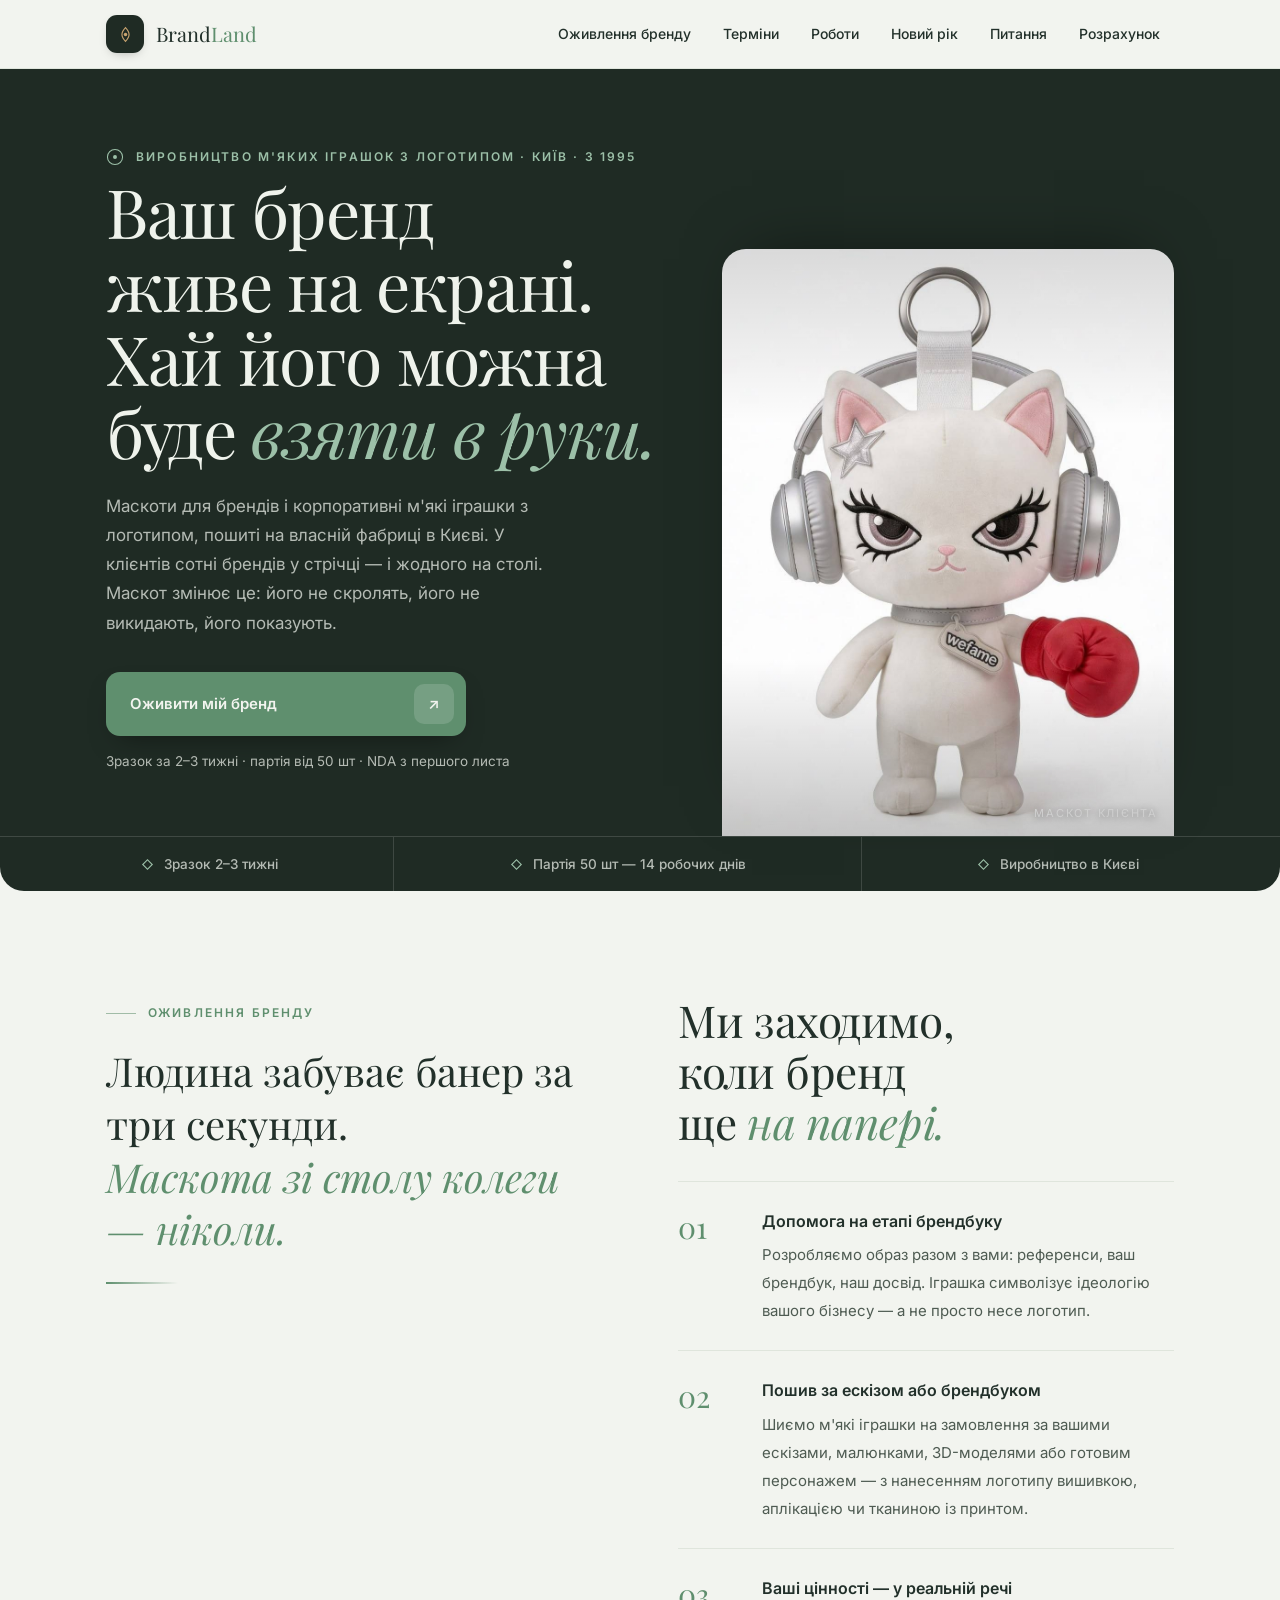
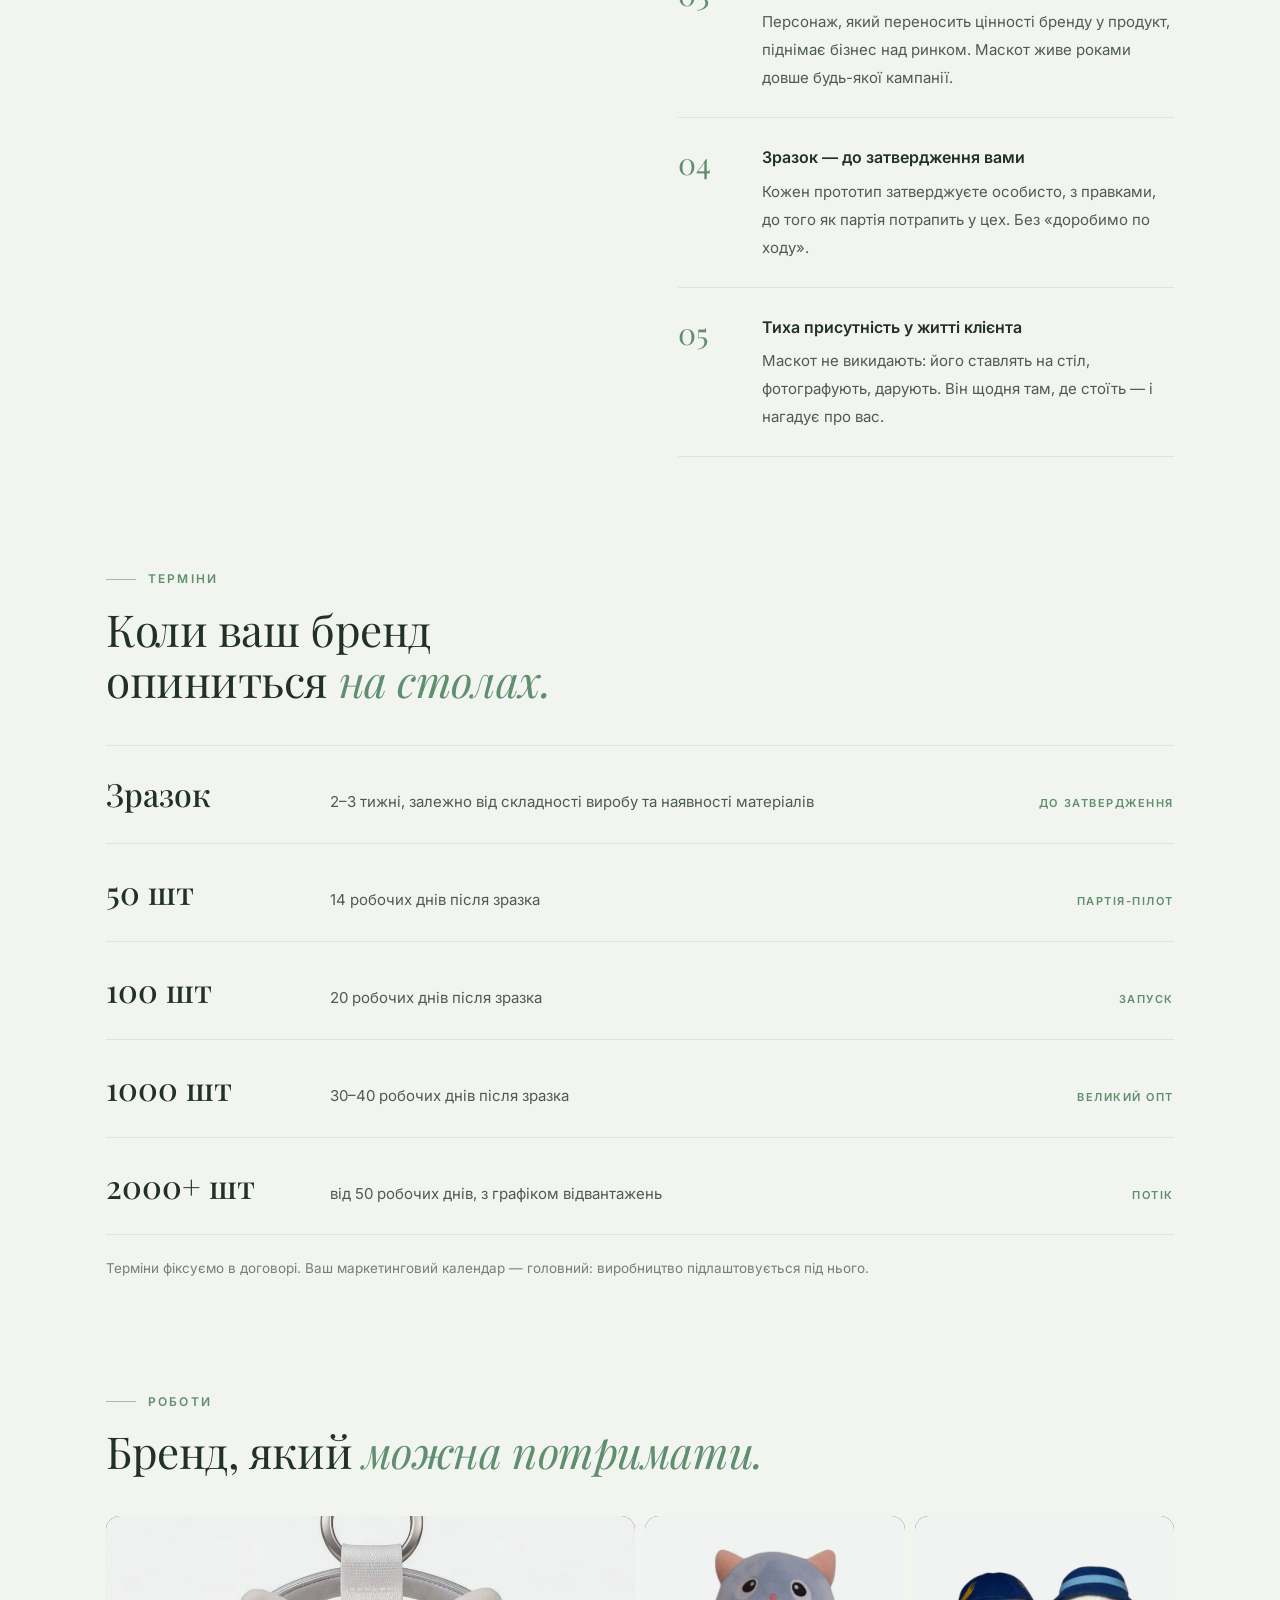
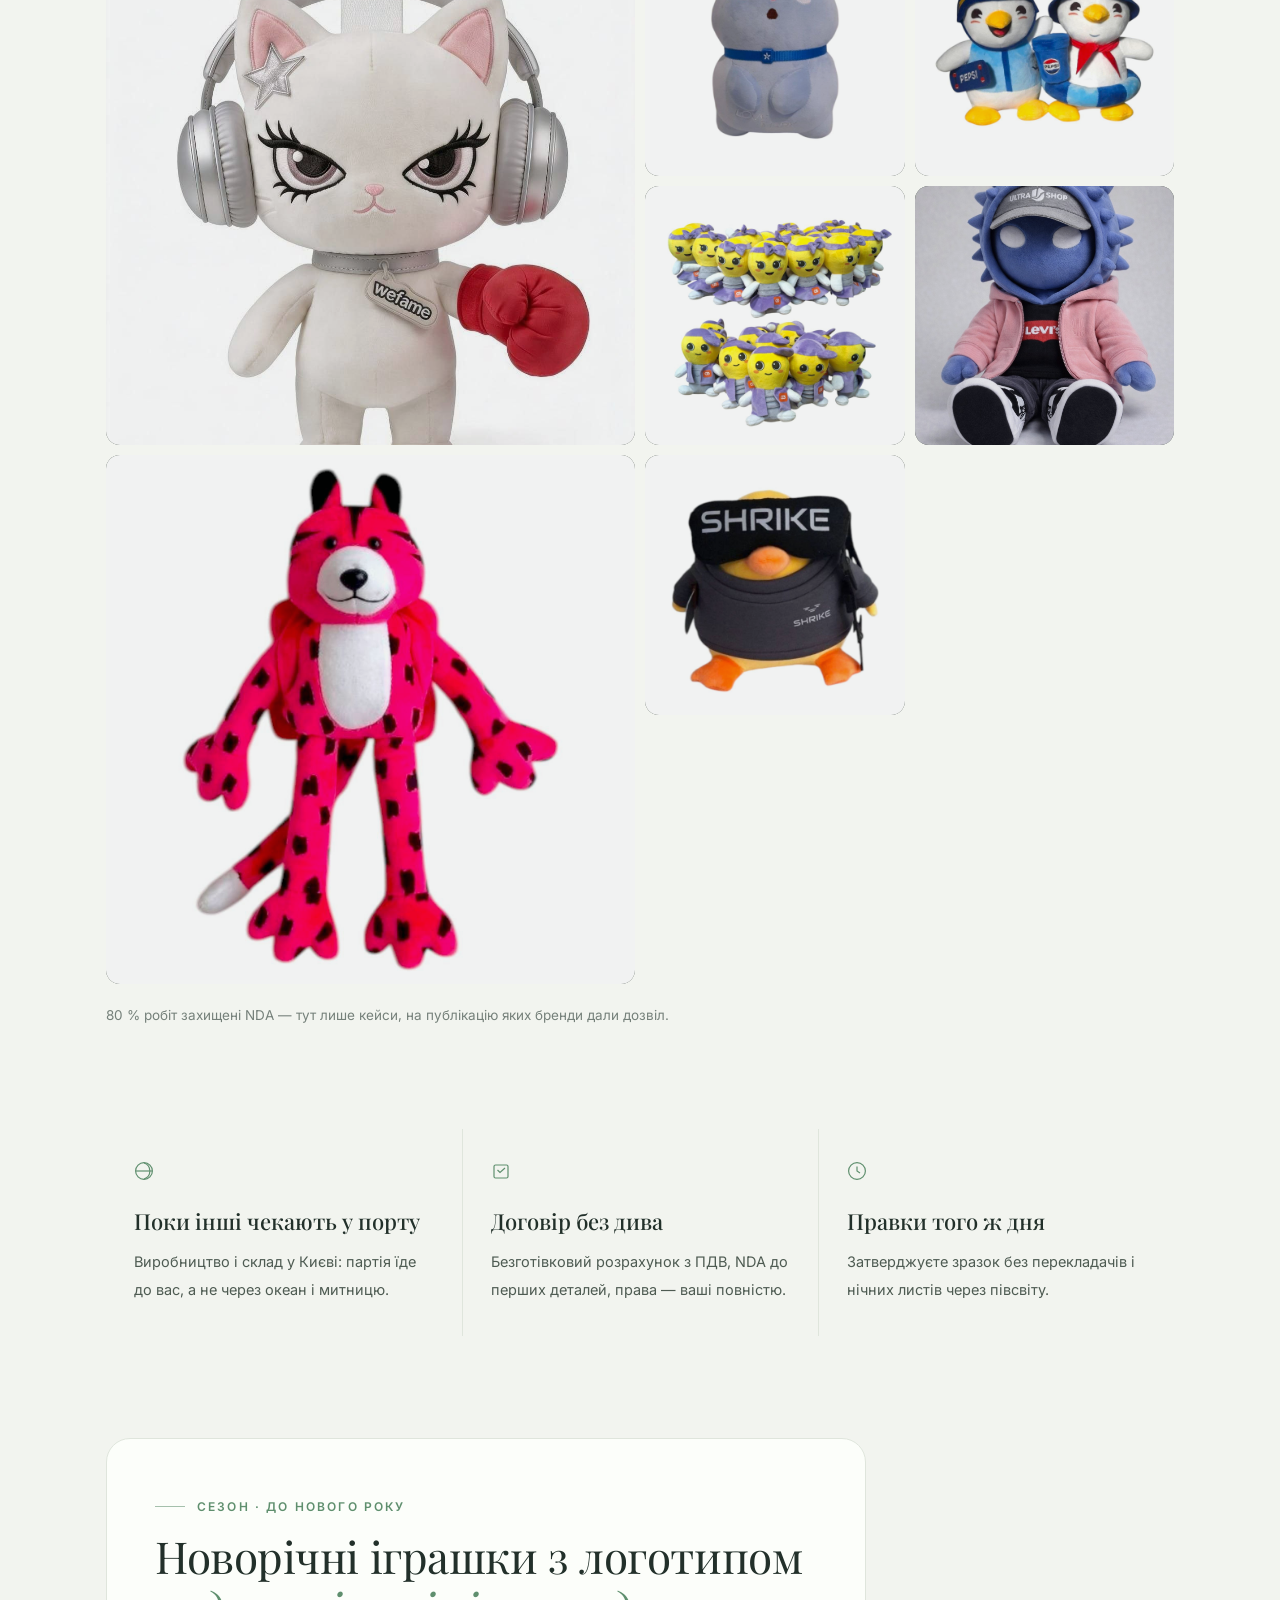
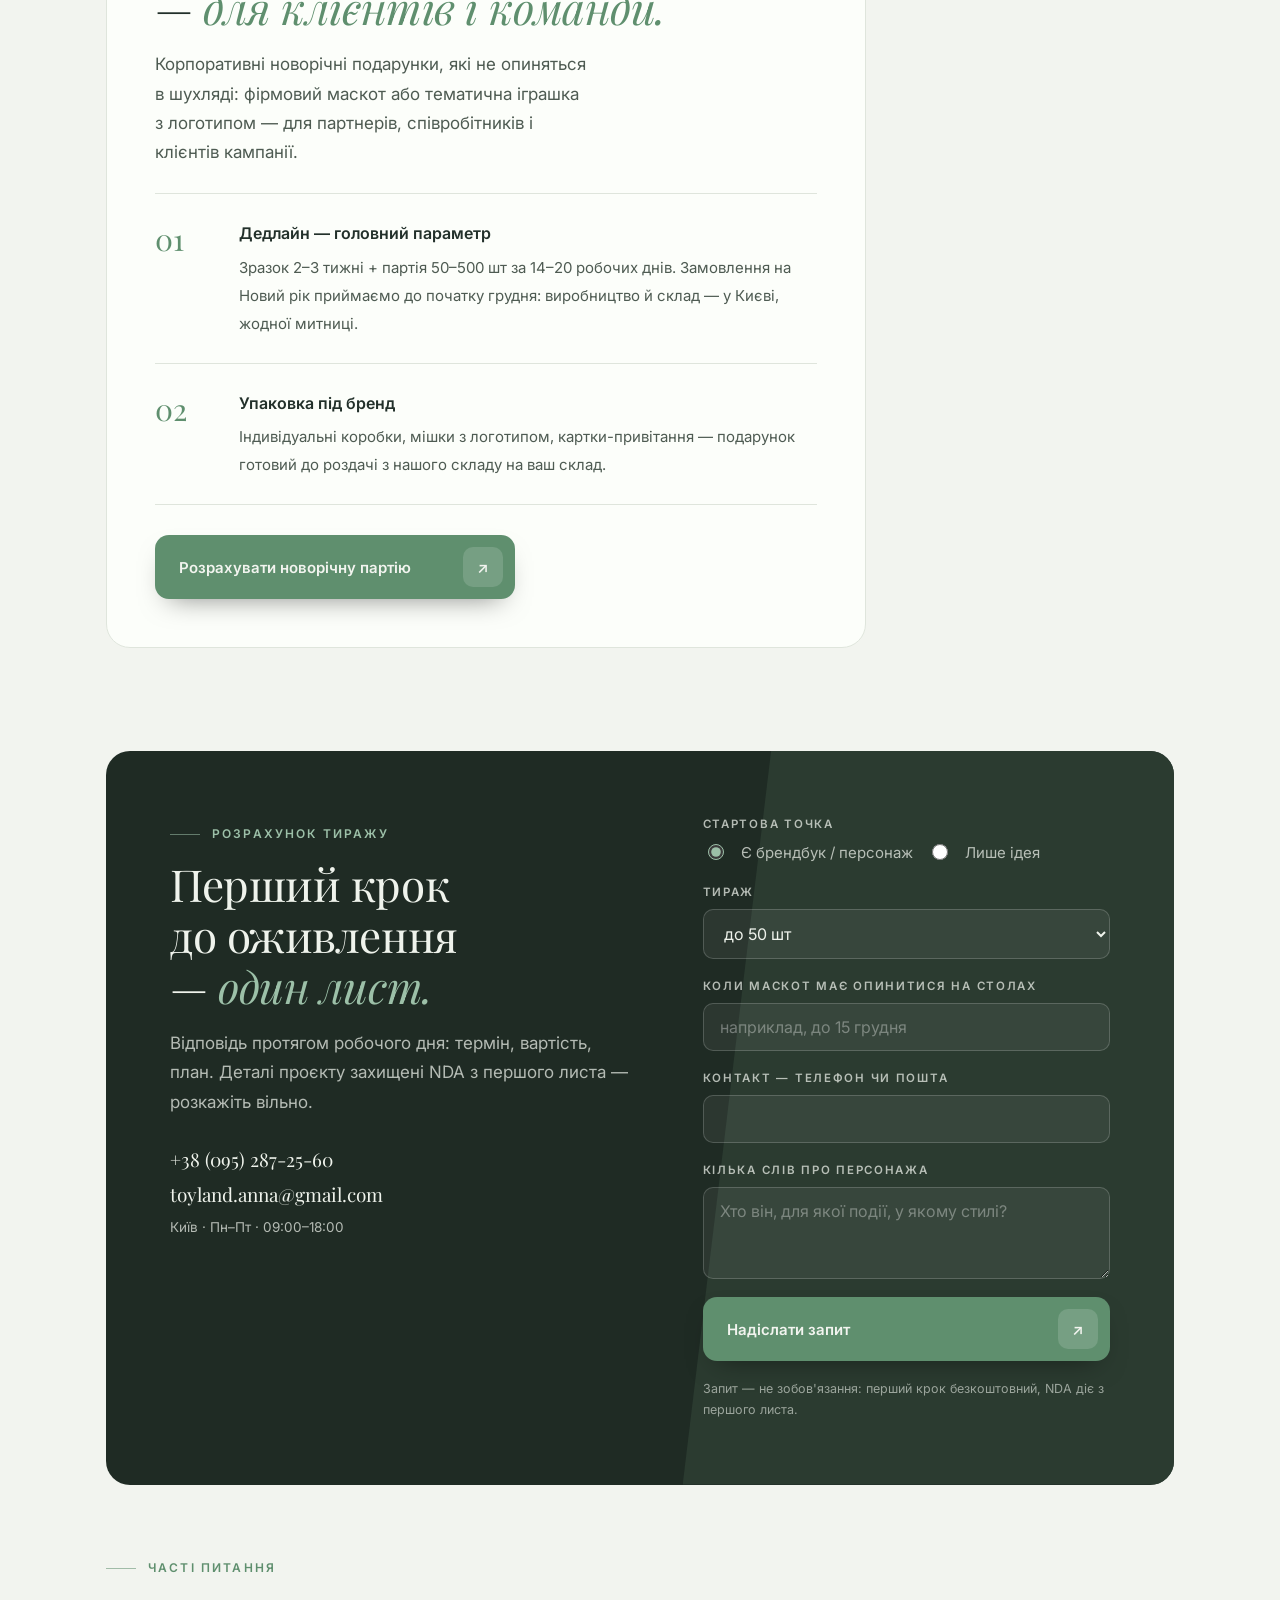
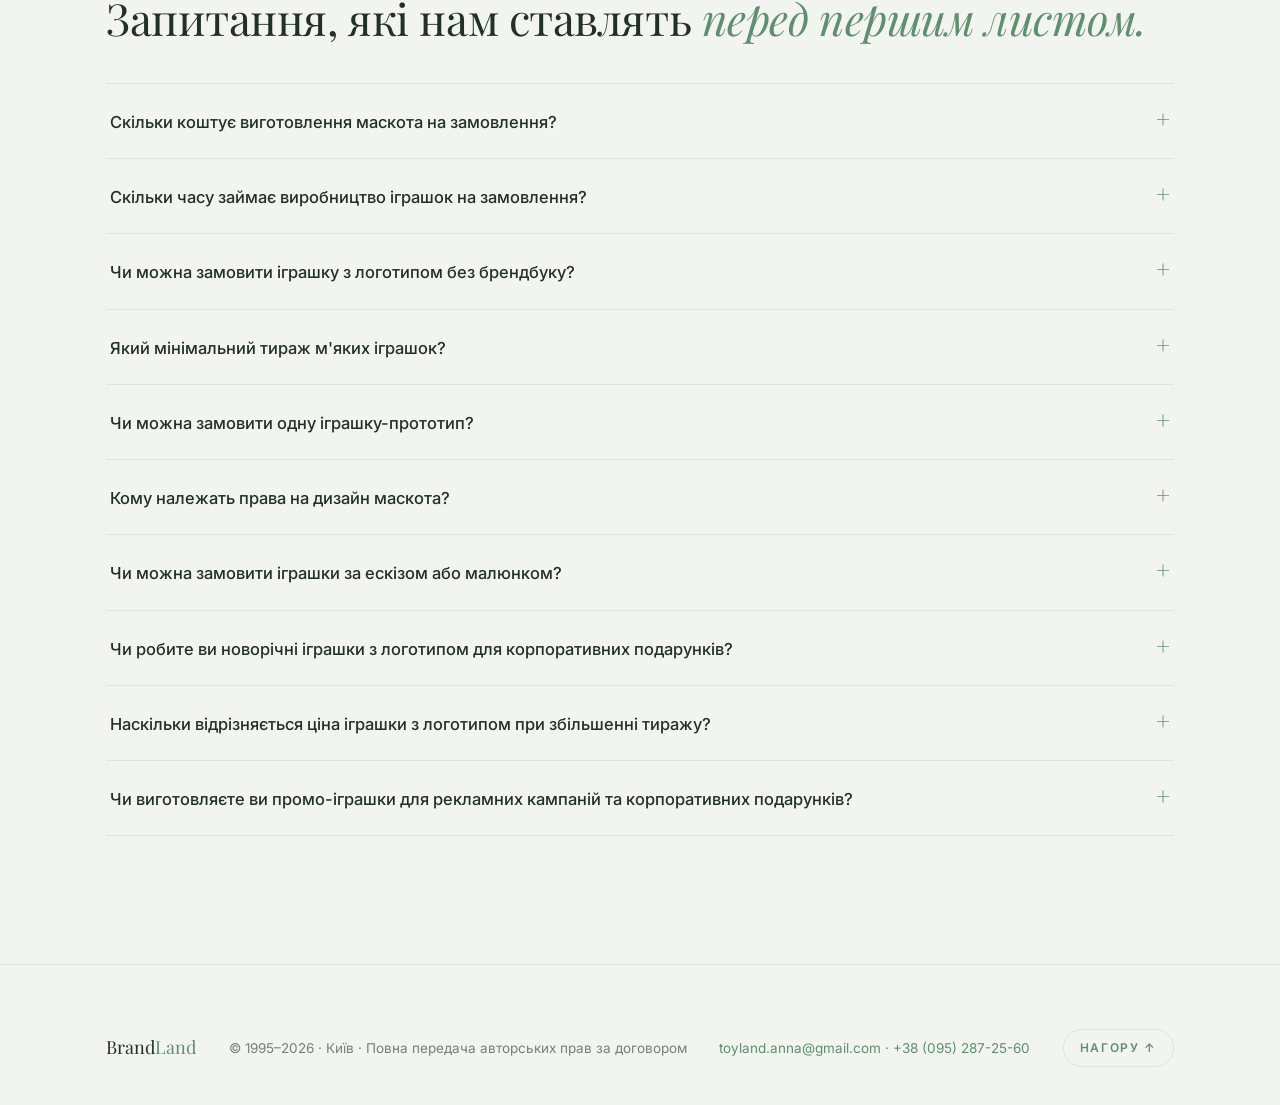
==== index.html @ 5b115bc2 "SEO: keyword coverage per research — 'іграшки з логотипом' in title/eyebrow/lead, seasonal New Year " ====
<!DOCTYPE html>
<html lang="uk" data-theme="forest">
<head>
<meta charset="UTF-8">
<meta name="viewport" content="width=device-width, initial-scale=1.0">
<title>М'які іграшки з логотипом на замовлення · Виробництво маскотів для брендів — BrandLand, Київ</title>
<meta name="description" content="Виробництво м'яких іграшок з логотипом на замовлення в Україні від 50 шт: маскоти для брендів, корпоративні подарунки, новорічні іграшки з логотипом. Фабрика в Києві з 1995: зразок за 2–3 тижні, партія 50 шт за 14 днів. Пошив за ескізом або брендбуком, NDA, ПДВ.">
<meta name="keywords" content="виробництво м'яких іграшок на замовлення, іграшки з логотипом на замовлення, корпоративний маскот, плюшевий маскот, талісман компанії, іграшка з логотипом оптом, м'які іграшки з брендуванням, виробництво іграшок Україна, іграшки на замовлення Київ, промо іграшки, маскот бренду, корпоративні подарунки іграшки, плюшеві іграшки з логотипом, шити іграшки на замовлення, маскот для компанії">
<meta name="robots" content="index, follow, max-image-preview:large">
<meta name="author" content="BrandLand">
<meta name="geo.region" content="UA-30">
<meta name="geo.placename" content="Київ">
<link rel="canonical" href="https://brandland.com.ua/">
<meta property="og:type" content="website">
<meta property="og:site_name" content="BrandLand">
<meta property="og:locale" content="uk_UA">
<meta property="og:url" content="https://brandland.com.ua/">
<meta property="og:title" content="Маскот для вашого бренду — виробництво м'яких іграшок на замовлення, Київ">
<meta property="og:description" content="Ваш бренд можна взяти в руки. Зразок за 2–3 тижні, партія від 50 шт за 14 робочих днів. Виробництво в Києві з 1995 року.">
<meta property="og:image" content="https://brandland.com.ua/images/wefamecat.jpg">
<meta name="twitter:card" content="summary_large_image">
<meta name="twitter:title" content="BrandLand — маскоти та м'які іграшки на замовлення">
<meta name="twitter:description" content="Виробництво в Києві з 1995: зразок 2–3 тижні, партія 50 шт — 14 днів.">
<meta name="twitter:image" content="https://brandland.com.ua/images/wefamecat.jpg">
<meta name="theme-color" content="#1F2B24">
<link rel="preconnect" href="https://fonts.googleapis.com">
<link rel="preconnect" href="https://fonts.gstatic.com" crossorigin>
<link href="https://fonts.googleapis.com/css2?family=Playfair+Display:ital,wght@0,400;0,500;0,600;1,400;1,500&family=Inter:wght@400;500;600&display=swap" rel="stylesheet">
<style>
/* ═══════════ ПАЛІТРА: Ліс (forest) — основна ═══════════ */
:root{
  --serif:'Playfair Display',Georgia,'Times New Roman',serif;
  --sans:'Inter',system-ui,-apple-system,'Segoe UI',sans-serif;
  --maxw:1180px;
  --gutter:clamp(18px,4.5vw,56px);
  --r-lg:24px;
  --r-md:14px;
  --ease:cubic-bezier(.2,.7,.2,1);
}
/* 2. FOREST */
html[data-theme="forest"]{
  --page:#F2F4EF;
  --panel:#1F2B24;
  --panel-2:#2B3B30;
  --on-panel:#EFF3EC;
  --on-panel-dim:rgba(239,243,236,.72);
  --ink:#22302A;
  --body:#4E5B52;
  --muted:#75807A;
  --accent:#5F8F6E;
  --accent-ink:#F2F4EF;
  --gold:#9CC0A8;
  --card:#FCFEFA;
  --hairline:#DFE5DC;
  --tint:rgba(95,143,110,.1);
}

*{box-sizing:border-box}
html{scroll-behavior:smooth;-webkit-text-size-adjust:100%}
body{margin:0;background:var(--page);color:var(--body);font-family:var(--sans);font-size:17px;line-height:1.65;-webkit-font-smoothing:antialiased;overflow-x:hidden;transition:background .45s ease,color .45s ease}
img{max-width:100%;height:auto;display:block}
a{color:inherit}
figure{margin:0}
h1,h2,h3{font-family:var(--serif);font-weight:400;color:var(--ink);margin:0;text-wrap:balance;transition:color .45s ease}
p{margin:0;text-wrap:pretty}
::selection{background:var(--accent);color:var(--accent-ink)}
:focus-visible{outline:2px solid var(--accent);outline-offset:3px;border-radius:4px}
.wrap{max-width:var(--maxw);margin:0 auto;padding:0 var(--gutter)}
.eyebrow{display:inline-flex;align-items:center;gap:12px;font-family:var(--sans);font-size:12px;font-weight:600;text-transform:uppercase;letter-spacing:.18em;color:var(--accent);margin:0;transition:color .45s ease}
.eyebrow::before{content:"";width:30px;height:1px;background:currentColor;opacity:.55}
.h1{font-size:clamp(42px,5.6vw,68px);line-height:1.08;letter-spacing:-.02em}
.h2{font-size:clamp(30px,3.8vw,44px);line-height:1.16;letter-spacing:-.01em}
em.acc{font-style:italic;color:var(--accent);transition:color .45s ease}
.lead{font-size:17px;line-height:1.72;max-width:46ch}
.micro{font-size:13.5px;color:var(--muted);margin:0}
.skip{position:absolute;left:-9999px;top:0;z-index:300;background:var(--card);border-radius:8px;padding:14px 24px;font-size:16px;color:var(--ink);text-decoration:none}
.skip:focus{left:16px;top:16px}

/* ══ ХЕДЕР: тонка лінія, без blur ══ */
.hdr{position:sticky;top:0;z-index:100;background:var(--page);border-bottom:1px solid var(--hairline);transition:background .45s ease,border-color .45s ease}
.hdr__in{display:flex;align-items:center;justify-content:space-between;gap:24px;min-height:68px}
.brand{display:flex;align-items:center;gap:12px;text-decoration:none}
.brand__mark{width:38px;height:38px;border-radius:11px;display:grid;place-items:center;background:var(--panel);box-shadow:0 4px 12px -6px rgba(0,0,0,.4);transition:background .45s ease}
.brand__mark svg{width:19px;height:19px}
.brand__name{font-family:var(--serif);font-size:20px;color:var(--ink);line-height:1.1;white-space:nowrap;transition:color .45s ease}
.brand__name i{font-style:normal;color:var(--accent)}
.nav{display:flex;align-items:center;gap:4px}
.nav a{font-size:14px;font-weight:500;color:var(--ink);text-decoration:none;padding:8px 14px;border-radius:8px;transition:background .2s ease,color .2s ease}
.nav a:hover{background:var(--tint);color:var(--accent)}
.burger{display:none;background:var(--card);border:1px solid var(--hairline);border-radius:10px;width:44px;height:44px;padding:0;cursor:pointer;place-items:center}
.burger span{display:block;width:19px;height:1.5px;background:var(--ink);margin:4px auto;transition:transform .25s ease,opacity .2s ease}
.burger[aria-expanded="true"] span:nth-child(1){transform:translateY(5.5px) rotate(45deg)}
.burger[aria-expanded="true"] span:nth-child(2){opacity:0}
.burger[aria-expanded="true"] span:nth-child(3){transform:translateY(-5.5px) rotate(-45deg)}

/* ══ КНОПКИ: прямокутні, без пігулок ══ */
.btn{display:inline-flex;align-items:center;justify-content:space-between;gap:24px;background:var(--accent);color:var(--accent-ink);border:none;border-radius:var(--r-md);font-family:var(--sans);font-size:15px;font-weight:600;line-height:1.3;padding:12px 12px 12px 24px;min-height:56px;text-decoration:none;cursor:pointer;width:100%;max-width:360px;box-shadow:0 12px 28px -14px rgba(0,0,0,.5);transition:transform .25s var(--ease),box-shadow .25s ease,background .45s ease}
.btn:hover{transform:translateY(-2px);box-shadow:0 18px 36px -16px rgba(0,0,0,.55)}
.btn:active{transform:translateY(0)}
.btn .arrow{flex:0 0 40px;height:40px;border-radius:10px;display:grid;place-items:center;background:rgba(0,0,0,.08);font-size:15px;transition:transform .3s var(--ease)}
.btn .arrow{background:rgba(255,255,255,.14)}
.btn:hover .arrow{transform:rotate(45deg)}
.btn--ghost{background:transparent;color:var(--on-panel);border:1px solid rgba(255,255,255,.25);box-shadow:none}
.btn--ghost .arrow{background:rgba(255,255,255,.1)}

/* ══ СЕКЦІЇ ══ */
.sec{padding:clamp(64px,8vw,120px) 0;position:relative;scroll-margin-top:72px}

/* ══ HERO: вертикальна арка з фото всередині ══ */
.hero{background:var(--panel);color:var(--on-panel);border-radius:0 0 var(--r-lg) var(--r-lg);padding:clamp(48px,6vw,84px) 0 0;overflow:hidden;transition:background .45s ease}
.hero__grid{display:grid;grid-template-columns:minmax(0,1.1fr) minmax(0,.9fr);gap:clamp(32px,5vw,72px);align-items:end}
.hero__txt{padding-bottom:clamp(40px,5vw,72px)}
.hero h1{color:var(--on-panel)}
.hero h1 .acc{color:var(--gold)}
.hero .eyebrow{color:var(--gold)}
.hero .eyebrow::before{display:none}
.hero .lead{color:var(--on-panel-dim);margin:24px 0 34px;max-width:42ch}
.hero .micro{color:var(--on-panel-dim)}
.hero__arc{position:relative;border-radius:var(--r-lg) var(--r-lg) 0 0;overflow:hidden;aspect-ratio:4/5.2;box-shadow:0 -20px 60px -30px rgba(0,0,0,.5)}
.hero__arc img{width:100%;height:100%;object-fit:cover;object-position:70% 25%}
.hero__arc::after{content:"";position:absolute;inset:0;background:linear-gradient(180deg,rgba(0,0,0,.14) 0%,transparent 30%,transparent 70%,rgba(0,0,0,.22) 100%)}
.hero__cap{position:absolute;bottom:14px;right:16px;font-size:11px;letter-spacing:.16em;text-transform:uppercase;color:#fff;text-shadow:0 1px 8px rgba(0,0,0,.6)}
.trust{display:flex;flex-wrap:wrap;gap:0;list-style:none;border-top:1px solid rgba(255,255,255,.14);margin:0;padding:0 clamp(18px,2vw,32px)}
.trust li{flex:1 1 auto;display:flex;align-items:center;justify-content:center;gap:10px;font-size:13.5px;font-weight:500;color:var(--on-panel-dim);padding:16px 22px;white-space:nowrap;transition:color .45s ease}
.trust li+li{border-left:1px solid rgba(255,255,255,.14)}
.trust svg{width:13px;height:13px;color:var(--gold);flex:0 0 13px}
@media(max-width:900px){.trust li{flex:1 1 100%;border-left:0!important;border-top:1px solid rgba(255,255,255,.14);justify-content:flex-start}.trust li:first-child{border-top:0}}

/* ══ ОЖИВЛЕННЯ: гігантська цитата + список-кроки з індексами ══ */
.alive{display:grid;grid-template-columns:minmax(0,1fr) minmax(0,1fr);gap:clamp(40px,6vw,90px);align-items:start}
.alive__quote{font-family:var(--serif);font-size:clamp(26px,3.4vw,40px);line-height:1.32;color:var(--ink);position:sticky;top:100px;transition:color .45s ease}
.alive__quote .q2{color:var(--accent);font-style:italic}
.alive__quote::after{content:"";display:block;width:72px;height:2px;margin-top:26px;background:linear-gradient(90deg,var(--accent),transparent)}
.steps{list-style:none;margin:0;padding:0;counter-reset:st}
.steps li{counter-increment:st;display:grid;grid-template-columns:64px 1fr;gap:20px;padding:26px 0;border-bottom:1px solid var(--hairline);transition:border-color .45s ease}
.steps li:first-child{border-top:1px solid var(--hairline)}
.steps li::before{content:counter(st,decimal-leading-zero);font-family:var(--serif);font-size:30px;color:var(--accent);line-height:1;padding-top:4px;transition:color .45s ease}
.steps b{display:block;font-size:16px;font-weight:600;color:var(--ink);margin-bottom:6px;transition:color .45s ease}
.steps span{font-size:15px;line-height:1.62;color:var(--body)}

/* ══ ТЕРМІНИ: індексний рядок-таблиця ══ */
.terms{display:flex;flex-direction:column}
.term{display:grid;grid-template-columns:200px 1fr auto;gap:24px;align-items:baseline;padding:22px 0;border-bottom:1px solid var(--hairline);transition:border-color .45s ease}
.term:first-child{border-top:1px solid var(--hairline)}
.term b{font-family:var(--serif);font-size:clamp(24px,2.6vw,32px);font-weight:500;color:var(--ink);transition:color .45s ease}
.term span{font-size:15px;color:var(--body)}
.term .tag{font-size:11px;letter-spacing:.14em;text-transform:uppercase;font-weight:600;color:var(--accent);white-space:nowrap;transition:color .45s ease}
.terms-note{margin-top:22px}

/* ══ РОБОТИ: рядок з краю до краю, іррегулярна сітка ══ */
.works{display:grid;grid-template-columns:repeat(4,1fr);gap:10px}
.works .work:nth-child(1),.works .work:nth-child(6){grid-column:span 2;grid-row:span 2}
.work{position:relative;border-radius:var(--r-md);overflow:hidden;background:var(--panel)}
.work img{aspect-ratio:1;object-fit:cover;width:100%;height:100%;transition:transform .7s var(--ease),opacity .5s;opacity:.94}
.work:hover img{transform:scale(1.06);opacity:1}
.work::after{content:"";position:absolute;inset:0;background:linear-gradient(180deg,transparent 55%,rgba(0,0,0,.5));opacity:0;transition:opacity .4s ease}
.work:hover::after{opacity:1}
.work figcaption{position:absolute;left:14px;bottom:12px;color:#fff;font-size:11px;letter-spacing:.14em;text-transform:uppercase;font-weight:600;opacity:0;transform:translateY(8px);transition:opacity .4s ease,transform .4s var(--ease)}
.work:hover figcaption{opacity:1;transform:none}
@media(max-width:900px){.works{grid-template-columns:repeat(2,1fr)}.works .work:nth-child(1),.works .work:nth-child(6){grid-column:span 2;grid-row:auto;aspect-ratio:2/1}}

/* ══ ЧОМУ ТУТ: три колонки-стовпи, без карток ══ */
.ua{display:grid;grid-template-columns:repeat(3,1fr);gap:0}
.ny{background:var(--card);border:1px solid var(--hairline);border-radius:var(--r-lg);padding:clamp(28px,4vw,48px);max-width:760px}
@media(max-width:900px){.ny{padding:24px 20px}}
.ua>div{padding:32px 28px}
.ua>div+div{border-left:1px solid var(--hairline)}
.ua b{display:block;font-family:var(--serif);font-size:22px;font-weight:500;color:var(--ink);margin-bottom:8px;transition:color .45s ease}
.ua span{font-size:14.5px;line-height:1.62;color:var(--body)}
.ua svg{width:20px;height:20px;color:var(--accent);margin-bottom:14px;transition:color .45s ease}

/* ══ ФОРМА: панель на весь слайд, форма ліворуч ══ */
.quote{background:var(--panel);color:var(--on-panel);border-radius:var(--r-lg);overflow:hidden;position:relative;transition:background .45s ease}
.quote::before{content:"";position:absolute;right:0;top:0;bottom:0;width:46%;background:var(--panel-2);clip-path:polygon(18% 0,100% 0,100% 100%,0 100%);transition:background .45s ease}
.quote__grid{display:grid;grid-template-columns:minmax(0,1.15fr) minmax(0,1fr);gap:clamp(32px,5vw,80px);padding:clamp(32px,5vw,64px);position:relative;z-index:1}
.quote h2{color:var(--on-panel)}
.quote h2 .acc{color:var(--gold)}
.quote .eyebrow{color:var(--gold)}
.quote .lead{color:var(--on-panel-dim)}
.quote__contacts{margin-top:28px;display:flex;flex-direction:column;gap:6px}
.quote__contacts a{font-family:var(--serif);font-size:19px;color:var(--on-panel);text-decoration:none;line-height:1.55;transition:color .2s ease}
.quote__contacts a:hover{color:var(--gold)}
.quote__contacts .micro{color:var(--on-panel-dim)}
form{display:grid;gap:18px}
.field{display:grid;gap:7px}
.field label{font-size:11.5px;letter-spacing:.15em;text-transform:uppercase;font-weight:600;color:var(--on-panel-dim)}
.field input,.field textarea,.field select{background:rgba(255,255,255,.06);border:1px solid rgba(255,255,255,.18);color:var(--on-panel);font-family:var(--sans);font-size:16px;padding:13px 16px;border-radius:10px;transition:border-color .25s ease,background .25s ease}
.field input::placeholder,.field textarea::placeholder{color:rgba(255,255,255,.35)}
.field input:focus,.field textarea:focus,.field select:focus{outline:none;border-color:var(--gold);background:rgba(255,255,255,.09)}
.field select option{color:#1d1d1f}
.field textarea{resize:vertical;min-height:92px}
.radio{display:flex;gap:14px;flex-wrap:wrap}
.radio input{accent-color:var(--gold);width:16px;height:16px}
.radio label{display:inline;text-transform:none;letter-spacing:0;font-size:15px;color:var(--on-panel-dim);font-weight:400}
form .btn{max-width:none}
.form-note{font-size:12.5px;color:var(--on-panel-dim);opacity:.8}

/* ══ FAQ: SEO-довгий хвіст ══ */
.faq{display:grid;gap:0}
.faq__i{border-bottom:1px solid var(--hairline);padding:6px 0}
.faq__i:first-child{border-top:1px solid var(--hairline)}
.faq__i summary{list-style:none;cursor:pointer;display:flex;justify-content:space-between;align-items:baseline;gap:20px;font-size:16.5px;font-weight:500;color:var(--ink);padding:16px 4px;transition:color .2s ease}
.faq__i summary::-webkit-details-marker{display:none}
.faq__i summary::after{content:"+";font-family:var(--serif);font-size:24px;color:var(--accent);line-height:1;flex:0 0 auto;transition:transform .3s var(--ease)}
.faq__i[open] summary::after{transform:rotate(45deg)}
.faq__i summary:hover{color:var(--accent)}
.faq__i p{font-size:15px;line-height:1.65;color:var(--body);padding:0 4px 18px;max-width:72ch}

/* ══ ФУТЕР ══ */
.ftr{padding:clamp(44px,5vw,64px) 0 0;border-top:1px solid var(--hairline);margin-top:clamp(60px,7vw,96px);transition:border-color .45s ease}
.ftr__in{display:flex;align-items:center;justify-content:space-between;gap:24px;flex-wrap:wrap;padding-bottom:clamp(28px,3vw,40px)}
.ftr p{font-size:13.5px;color:var(--muted)}
.ftr a{color:var(--accent);text-decoration:none}
.ftr a:hover{text-decoration:underline}
.top-link{display:inline-flex;align-items:center;gap:8px;font-size:12px;font-weight:600;letter-spacing:.14em;text-transform:uppercase;color:var(--ink);text-decoration:none;padding:8px 16px;border:1px solid var(--hairline);border-radius:999px;transition:border-color .2s ease,color .2s ease}
.top-link:hover{color:var(--accent);border-color:var(--accent)}

/* reveal */
.js .rv{opacity:0;transform:translateY(16px);transition:opacity .7s ease,transform .7s var(--ease)}
.js .rv.in{opacity:1;transform:none}

/* responsive */
@media (max-width:1080px){
  .hero__grid{grid-template-columns:1fr}
  .hero__arc{max-width:560px;aspect-ratio:4/3.4}
  .alive{grid-template-columns:1fr}
  .alive__quote{position:static}
}
@media (max-width:900px){
  .nav{position:absolute;left:0;right:0;top:100%;flex-direction:column;align-items:stretch;gap:2px;background:var(--page);border-bottom:1px solid var(--hairline);padding:10px var(--gutter) 20px;display:none;box-shadow:0 20px 30px -20px rgba(0,0,0,.25)}
  .nav[data-open="true"]{display:flex}
  .nav a{padding:14px 16px;font-size:16px;border-radius:10px}
  .burger{display:grid}
  .ua{grid-template-columns:1fr}
  .ua>div+div{border-left:0;border-top:1px solid var(--hairline)}
  .quote::before{display:none}
  .quote__grid{grid-template-columns:1fr}
}
@media (max-width:640px){
  body{font-size:16px}
  .lead{font-size:16px}
  .works{grid-template-columns:1fr 1fr;gap:8px}
  .term{grid-template-columns:1fr;gap:8px}
  .term .tag{white-space:normal}
  .steps li{grid-template-columns:44px 1fr;padding:20px 0}
  .steps li::before{font-size:22px}
}
@media (prefers-reduced-motion:reduce){
  html{scroll-behavior:auto}
  *{transition:none!important;animation:none!important}
  .js .rv{opacity:1;transform:none}
}
</style>
<script>document.documentElement.classList.add('js')</script>
<script type="application/ld+json">
{
  "@context": "https://schema.org",
  "@type": ["Organization","LocalBusiness"],
  "name": "BrandLand",
  "url": "https://brandland.com.ua/",
  "logo": "https://brandland.com.ua/images/wefamecat.jpg",
  "description": "Виробництво м'яких іграшок на замовлення: корпоративні маскоти, іграшки з логотипом, плюшеві талісмани для брендів. Київ, з 1995 року.",
  "foundingDate": "1995",
  "email": "toyland.anna@gmail.com",
  "telephone": "+380952872560",
  "priceRange": "$$",
  "address": {
    "@type": "PostalAddress",
    "addressLocality": "Київ",
    "addressCountry": "UA"
  },
  "areaServed": "Україна",
  "openingHours": "Mo-Fr 09:00-18:00",
  "makesOffer": [
    {"@type":"Offer","itemOffered":{"@type":"Service","name":"Розробка та шиття маскота-зразка"}},
    {"@type":"Offer","itemOffered":{"@type":"Service","name":"Виробництво партій м'яких іграшок з логотипом (50–2000+ шт)"}},
    {"@type":"Offer","itemOffered":{"@type":"Service","name":"Розробка образу маскота на етапі брендбуку"}}
  ]
}
</script>
<script type="application/ld+json">
{
  "@context": "https://schema.org",
  "@type": "FAQPage",
  "mainEntity": [
    {"@type":"Question","name":"Скільки коштує виготовлення маскота на замовлення?","acceptedAnswer":{"@type":"Answer","text":"Вартість залежить від складності образу, матеріалів і тиражу. Ми не публікуємо прайс, а розраховуємо кожен запит індивідуально протягом робочого дня. Зразок маскота коштує значно менше за ринок, а серійне шиття — від 360 грн за іграшку."}},
    {"@type":"Question","name":"Скільки часу займає виробництво іграшок на замовлення?","acceptedAnswer":{"@type":"Answer","text":"Зразок маскота — 2–3 тижні залежно від складності та матеріалів. Партія 50 шт — 14 робочих днів, 100 шт — 20 днів, 1000 шт — 30–40 днів, 2000+ шт — від 50 днів. Терміни фіксуються в договорі."}},
    {"@type":"Question","name":"Чи можна замовити іграшку з нашим логотипом без брендбуку?","acceptedAnswer":{"@type":"Answer","text":"Так. Ми заходимо на етапі брендбуку: допомагаємо розробити образ маскота за вашою ідеєю та референсами, або беремо готового персонажа і переносимо його в м'яку іграшку."}},
    {"@type":"Question","name":"Який мінімальний тираж м'яких іграшок?","acceptedAnswer":{"@type":"Answer","text":"Ми працюємо з партіями від 50 шт — це наша партія-пілот. На відміну від китайських фабрик, де мінімум зазвичай 500+ шт і доставка 90–120 днів, усе виробництво знаходиться в Києві."}},
    {"@type":"Question","name":"Чи можна замовити одну іграшку-прототип?","acceptedAnswer":{"@type":"Answer","text":"Так, кожен проєкт починається із зразка: ми шиємо прототип, ви затверджуєте його особисто з правками, і лише після цього партія потрапляє в цех."}},
    {"@type":"Question","name":"Кому належать права на дизайн маскота?","acceptedAnswer":{"@type":"Answer","text":"Замовнику повністю. Права на персонажа та лекала передаються за договором, деталі проєкту захищені NDA з першого листа."}},
    {"@type":"Question","name":"Чи можна замовити іграшки за ескізом або малюнком?","acceptedAnswer":{"@type":"Answer","text":"Так. Пошив м'яких іграшок на замовлення — за ескізами, малюнками, фото персонажа, 3D-моделлю або брендбуком. Спочатку шиємо зразок, ви затверджуєте його з правками — і лише тоді партія йде в цех."}},
    {"@type":"Question","name":"Чи робите ви новорічні іграшки з логотипом для корпоративних подарунків?","acceptedAnswer":{"@type":"Answer","text":"Так, щороку з жовтня до грудня: новорічні корпоративні подарунки — фірмові маскоти та тематичні іграшки з логотипом для клієнтів, партнерів і співробітників, партіями від 50 шт. Замовлення на Новий рік приймаємо до початку грудня."}},
    {"@type":"Question","name":"Наскільки відрізняється ціна іграшки з логотипом при збільшенні тиражу?","acceptedAnswer":{"@type":"Answer","text":"Чим більший тираж — тим нижча ціна за штуку: лекала й зразок оплачуються один раз, далі працює серійне шиття. Точну вилку «тираж → ціна за штуку» надсилаємо в розрахунку протягом робочого дня."}},
    {"@type":"Question","name":"Чи виготовляєте ви промо-іграшки для рекламних кампаній?","acceptedAnswer":{"@type":"Answer","text":"Так, промо- та мерчандайзингові іграшки для кампаній, івентів і корпоративних подарунків — один з наших основних напрямів з 1995 року. Партії від 50 до 2000+ шт з відвантаженням з Києва."}},
    {"@type":"Question","name":"З якими брендами ви працювали?","acceptedAnswer":{"@type":"Answer","text":"За 30 років — телеком, IT, FMCG та медіа-бренди України. Більшість кейсів захищені NDA; у портфоліо — лише роботи, на публікацію яких клієнти дали дозвіл."}}
  ]
}
</script>
</head>
<body>
<a class="skip" href="#main">Перейти до змісту</a>

<header class="hdr">
  <div class="wrap hdr__in">
    <a class="brand" href="#top" aria-label="BrandLand — на головну">
      <span class="brand__mark" aria-hidden="true">
        <svg viewBox="0 0 22 22" fill="none"><path d="M11 3 C 5.5 9, 5.5 13, 11 19 C 16.5 13, 16.5 9, 11 3 Z" stroke="#C9A470" stroke-width="1.3" id="markpath"/><circle cx="11" cy="11" r="2" fill="#C9A470" id="markdot"/></svg>
      </span>
      <span class="brand__name">Brand<i>Land</i></span>
    </a>
    <button class="burger" id="burger" aria-expanded="false" aria-controls="nav" aria-label="Меню">
      <span></span><span></span><span></span>
    </button>
    <nav class="nav" id="nav" aria-label="Основна навігація">
      <a href="#alive">Оживлення бренду</a>
      <a href="#terms">Терміни</a>
      <a href="#works">Роботи</a>
      <a href="#ny">Новий рік</a>
      <a href="#faq">Питання</a>
      <a href="#quote">Розрахунок</a>
    </nav>
  </div>
</header>

<main id="main">
<div id="top">

<!-- ══ HERO: арка ══ -->
<section class="hero">
  <div class="wrap">
    <div class="hero__grid">
      <div class="hero__txt">
        <p class="eyebrow">
          <svg viewBox="0 0 20 20" fill="none" aria-hidden="true" width="18" height="18"><circle cx="10" cy="10" r="8.4" stroke="currentColor" stroke-width="1.2"/><circle cx="10" cy="10" r="2.2" fill="currentColor"/></svg>
          Виробництво м'яких іграшок з логотипом · Київ · з 1995
        </p>
        <h1 class="h1">Ваш бренд живе на екрані.<br>Хай його можна буде <em class="acc">взяти в руки.</em></h1>
        <p class="lead">Маскоти для брендів і корпоративні м'які іграшки з логотипом, пошиті на власній фабриці в Києві. У клієнтів сотні брендів у стрічці — і жодного на столі. Маскот змінює це: його не скролять, його не викидають, його показують.</p>
        <a class="btn" href="#quote">Оживити мій бренд <span class="arrow" aria-hidden="true">↗</span></a>
        <p class="micro" style="margin-top:14px">Зразок за 2–3 тижні · партія від 50 шт · NDA з першого листа</p>
      </div>
      <figure class="hero__arc">
        <img src="images/wefamecat.jpg" alt="Фірмовий маскот, виготовлений на замовлення" fetchpriority="high">
        <figcaption class="hero__cap">маскот клієнта</figcaption>
      </figure>
    </div>
  </div>
  <ul class="trust">
    <li><svg viewBox="0 0 14 14" fill="none" aria-hidden="true"><rect x="3.4" y="3.4" width="7.2" height="7.2" transform="rotate(45 7 7)" stroke="currentColor" stroke-width="1.2"/></svg>Зразок 2–3 тижні</li>
    <li><svg viewBox="0 0 14 14" fill="none" aria-hidden="true"><rect x="3.4" y="3.4" width="7.2" height="7.2" transform="rotate(45 7 7)" stroke="currentColor" stroke-width="1.2"/></svg>Партія 50 шт — 14 робочих днів</li>
    <li><svg viewBox="0 0 14 14" fill="none" aria-hidden="true"><rect x="3.4" y="3.4" width="7.2" height="7.2" transform="rotate(45 7 7)" stroke="currentColor" stroke-width="1.2"/></svg>Виробництво в Києві</li>
  </ul>
</section>

<!-- ══ ОЖИВЛЕННЯ ══ -->
<section class="sec" id="alive">
  <div class="wrap">
    <div class="alive">
      <div class="rv">
        <p class="eyebrow">Оживлення бренду</p>
        <p class="alive__quote" style="margin-top:22px">Людина забуває банер за три секунди.<br><span class="q2">Маскота зі столу колеги — ніколи.</span></p>
      </div>
      <div>
        <h2 class="h2" style="margin-bottom:34px">Ми заходимо, коли бренд<br>ще <em class="acc">на папері.</em></h2>
        <ul class="steps">
          <li class="rv"><div><b>Допомога на етапі брендбуку</b><span>Розробляємо образ разом з вами: референси, ваш брендбук, наш досвід. Іграшка символізує ідеологію вашого бізнесу — а не просто несе логотип.</span></div></li>
          <li class="rv"><div><b>Пошив за ескізом або брендбуком</b><span>Шиємо м'які іграшки на замовлення за вашими ескізами, малюнками, 3D-моделями або готовим персонажем — з нанесенням логотипу вишивкою, аплікацією чи тканиною із принтом.</span></div></li>
          <li class="rv"><div><b>Ваші цінності — у реальній речі</b><span>Персонаж, який переносить цінності бренду у продукт, піднімає бізнес над ринком. Маскот живе роками довше будь-якої кампанії.</span></div></li>
          <li class="rv"><div><b>Зразок — до затвердження вами</b><span>Кожен прототип затверджуєте особисто, з правками, до того як партія потрапить у цех. Без «доробимо по ходу».</span></div></li>
          <li class="rv"><div><b>Тиха присутність у житті клієнта</b><span>Маскот не викидають: його ставлять на стіл, фотографують, дарують. Він щодня там, де стоїть — і нагадує про вас.</span></div></li>
        </ul>
      </div>
    </div>
  </div>
</section>

<!-- ══ ТЕРМІНИ ══ -->
<section class="sec" id="terms" style="padding-top:0">
  <div class="wrap">
    <div class="sec-head rv" style="margin-bottom:40px">
      <p class="eyebrow">Терміни</p>
      <h2 class="h2" style="margin-top:14px">Коли ваш бренд<br>опиниться <em class="acc">на столах.</em></h2>
    </div>
    <div class="terms">
      <div class="term rv"><b>Зразок</b><span>2–3 тижні, залежно від складності виробу та наявності матеріалів</span><span class="tag">до затвердження</span></div>
      <div class="term rv"><b>50 шт</b><span>14 робочих днів після зразка</span><span class="tag">партія-пілот</span></div>
      <div class="term rv"><b>100 шт</b><span>20 робочих днів після зразка</span><span class="tag">запуск</span></div>
      <div class="term rv"><b>1000 шт</b><span>30–40 робочих днів після зразка</span><span class="tag">великий опт</span></div>
      <div class="term rv"><b>2000+ шт</b><span>від 50 робочих днів, з графіком відвантажень</span><span class="tag">потік</span></div>
    </div>
    <p class="micro terms-note">Терміни фіксуємо в договорі. Ваш маркетинговий календар — головний: виробництво підлаштовується під нього.</p>
  </div>
</section>

<!-- ══ РОБОТИ ══ -->
<section class="sec" id="works" style="padding-top:0">
  <div class="wrap">
    <div class="sec-head rv" style="margin-bottom:40px">
      <p class="eyebrow">Роботи</p>
      <h2 class="h2" style="margin-top:14px">Бренд, який <em class="acc">можна потримати.</em></h2>
    </div>
    <div class="works">
      <figure class="work rv"><img src="images/wefamecat.jpg" alt="Маскот YouTube-каналу" loading="lazy"><figcaption>YouTube · маскот</figcaption></figure>
      <figure class="work rv"><img src="images/kyivstarCat.jpg" alt="Маскот телеком-бренду" loading="lazy"><figcaption>телеком · маскот</figcaption></figure>
      <figure class="work rv"><img src="images/pepsi2.jpg" alt="Промо-персонаж" loading="lazy"><figcaption>напої · промо</figcaption></figure>
      <figure class="work rv"><img src="images/Lampos.jpg" alt="Фенікс-воїн" loading="lazy"><figcaption>кампанія · маскот</figcaption></figure>
      <figure class="work rv"><img src="images/levis_R.jpg" alt="Промо-персонаж" loading="lazy"><figcaption>одяг · промо</figcaption></figure>
      <figure class="work rv"><img src="images/loko.jpg" alt="Талісман IT-бренду" loading="lazy"><figcaption>IT · маскот</figcaption></figure>
      <figure class="work rv"><img src="images/shrike.jpg" alt="Маскот Shrike" loading="lazy"><figcaption>мерч · маскот</figcaption></figure>
    </div>
    <p class="micro" style="margin-top:20px">80&nbsp;% робіт захищені NDA — тут лише кейси, на публікацію яких бренди дали дозвіл.</p>
  </div>
</section>

<!-- ══ ЧОМУ ТУТ ══ -->
<section class="sec" style="padding-top:0">
  <div class="wrap">
    <div class="ua">
      <div class="rv">
        <svg viewBox="0 0 20 20" fill="none" aria-hidden="true"><circle cx="10" cy="10" r="8.4" stroke="currentColor" stroke-width="1.2"/><path d="M2 10 h16" stroke="currentColor" stroke-width="1.2"/><path d="M10 2 a8.4 8.4 0 0 1 0 16" stroke="currentColor" stroke-width="1.2"/></svg>
        <b>Поки інші чекають у порту</b>
        <span>Виробництво і склад у Києві: партія їде до вас, а не через океан і митницю.</span>
      </div>
      <div class="rv">
        <svg viewBox="0 0 20 20" fill="none" aria-hidden="true"><rect x="3" y="4" width="14" height="13" rx="1.5" stroke="currentColor" stroke-width="1.2"/><path d="M6.5 9 l2.5 2.5 L14 7" stroke="currentColor" stroke-width="1.2"/></svg>
        <b>Договір без дива</b>
        <span>Безготівковий розрахунок з ПДВ, NDA до перших деталей, права — ваші повністю.</span>
      </div>
      <div class="rv">
        <svg viewBox="0 0 20 20" fill="none" aria-hidden="true"><circle cx="10" cy="10" r="8.4" stroke="currentColor" stroke-width="1.2"/><path d="M10 5.5 v4.5 l3 2" stroke="currentColor" stroke-width="1.2"/></svg>
        <b>Правки того ж дня</b>
        <span>Затверджуєте зразок без перекладачів і нічних листів через півсвіту.</span>
      </div>
    </div>
  </div>
</section>

<!-- ══ НОВОРІЧНА СЕРІЯ (сезонний блок, знімати після січня) ══ -->
<section class="sec" id="ny" style="padding-top:0">
  <div class="wrap">
    <div class="ny">
      <div class="rv">
        <p class="eyebrow">Сезон · до Нового року</p>
        <h2 class="h2" style="margin-top:14px">Новорічні іграшки з логотипом — <em class="acc">для клієнтів і команди.</em></h2>
        <p class="lead" style="margin-top:18px">Корпоративні новорічні подарунки, які не опиняться в шухляді: фірмовий маскот або тематична іграшка з логотипом — для партнерів, співробітників і клієнтів кампанії.</p>
        <ul class="steps" style="margin-top:26px">
          <li class="rv"><div><b>Дедлайн — головний параметр</b><span>Зразок 2–3 тижні + партія 50–500 шт за 14–20 робочих днів. Замовлення на Новий рік приймаємо до початку грудня: виробництво й склад — у Києві, жодної митниці.</span></div></li>
          <li class="rv"><div><b>Упаковка під бренд</b><span>Індивідуальні коробки, мішки з логотипом, картки-привітання — подарунок готовий до роздачі з нашого складу на ваш склад.</span></div></li>
        </ul>
        <a class="btn" href="#quote" style="margin-top:30px">Розрахувати новорічну партію <span class="arrow" aria-hidden="true">↗</span></a>
      </div>
    </div>
  </div>
</section>

<!-- ══ ФОРМА ══ -->
<section class="sec" id="quote" style="padding-top:0;padding-bottom:clamp(40px,5vw,64px)">
  <div class="wrap">
    <div class="quote">
      <div class="quote__grid">
        <div class="rv">
          <p class="eyebrow">Розрахунок тиражу</p>
          <h2 class="h2" style="margin:14px 0 0">Перший крок до оживлення — <em class="acc">один лист.</em></h2>
          <p class="lead" style="margin-top:18px">Відповідь протягом робочого дня: термін, вартість, план. Деталі проєкту захищені NDA з першого листа — розкажіть вільно.</p>
          <div class="quote__contacts">
            <a href="tel:+380952872560">+38 (095) 287-25-60</a>
            <a href="mailto:toyland.anna@gmail.com">toyland.anna@gmail.com</a>
            <p class="micro">Київ · Пн–Пт · 09:00–18:00</p>
          </div>
        </div>
        <form action="mailto:toyland.anna@gmail.com" method="post" enctype="text/plain" class="rv">
          <div class="field">
            <label id="start-lbl">Стартова точка</label>
            <div class="radio" role="radiogroup" aria-labelledby="start-lbl">
              <input type="radio" id="r1" name="start" value="brandbook" checked><label for="r1">Є брендбук / персонаж</label>
              <input type="radio" id="r2" name="start" value="idea"><label for="r2">Лише ідея</label>
            </div>
          </div>
          <div class="field">
            <label for="f-qty">Тираж</label>
            <select id="f-qty" name="qty">
              <option>до 50 шт</option>
              <option>50–100 шт</option>
              <option>100–1000 шт</option>
              <option>1000–2000 шт</option>
              <option>2000+ шт</option>
            </select>
          </div>
          <div class="field">
            <label for="f-date">Коли маскот має опинитися на столах</label>
            <input id="f-date" name="deadline" type="text" placeholder="наприклад, до 15 грудня">
          </div>
          <div class="field">
            <label for="f-contact">Контакт — телефон чи пошта</label>
            <input id="f-contact" name="contact" type="text" required>
          </div>
          <div class="field">
            <label for="f-msg">Кілька слів про персонажа</label>
            <textarea id="f-msg" name="message" placeholder="Хто він, для якої події, у якому стилі?"></textarea>
          </div>
          <button class="btn" type="submit">Надіслати запит <span class="arrow" aria-hidden="true">↗</span></button>
          <p class="form-note">Запит — не зобов'язання: перший крок безкоштовний, NDA діє з першого листа.</p>
        </form>
      </div>
    </div>
  </div>
</section>

</div>
</main>

<!-- ══ SEO: FAQ (довгий хвіст) ══ -->
<section class="sec" id="faq" style="padding-top:0;padding-bottom:clamp(24px,3vw,40px)">
  <div class="wrap">
    <div class="sec-head rv" style="margin-bottom:40px">
      <p class="eyebrow">Часті питання</p>
      <h2 class="h2" style="margin-top:14px">Запитання, які нам ставлять <em class="acc">перед першим листом.</em></h2>
    </div>
    <div class="faq">
      <details class="faq__i rv"><summary>Скільки коштує виготовлення маскота на замовлення?</summary><p>Вартість залежить від складності образу, матеріалів і тиражу. Ми не публікуємо прайс, а розраховуємо кожен запит індивідуально протягом робочого дня. Зразок коштує нижче ринку, серійне шиття — від 360 грн за іграшку.</p></details>
      <details class="faq__i rv"><summary>Скільки часу займає виробництво іграшок на замовлення?</summary><p>Зразок — 2–3 тижні залежно від складності та наявності матеріалів. Партія 50 шт — 14 робочих днів, 100 шт — 20 днів, 1000 шт — 30–40 днів, 2000+ шт — від 50 днів. Терміни фіксуються в договорі.</p></details>
      <details class="faq__i rv"><summary>Чи можна замовити іграшку з логотипом без брендбуку?</summary><p>Так. Ми заходимо на етапі брендбуку: розробимо образ маскота за вашою ідеєю та референсами — іграшка символізуватиме ідеологію вашого бізнесу, а не просто нести логотип.</p></details>
      <details class="faq__i rv"><summary>Який мінімальний тираж м'яких іграшок?</summary><p>Від 50 шт — наша партія-пілот. На відміну від китайських фабрик (MOQ 500+ і 90–120 днів на дорогу), усе виробництво і склад — у Києві.</p></details>
      <details class="faq__i rv"><summary>Чи можна замовити одну іграшку-прототип?</summary><p>Так, кожен проєкт починається із зразка: шиємо прототип, ви затверджуєте його особисто з правками — і лише після цього партія йде в цех.</p></details>
      <details class="faq__i rv"><summary>Кому належать права на дизайн маскота?</summary><p>Замовнику повністю: права на персонажа та лекала передаються за договором, деталі проєкту захищені NDA з першого листа.</p></details>
      <details class="faq__i rv"><summary>Чи можна замовити іграшки за ескізом або малюнком?</summary><p>Так. Пошив м'яких іграшок на замовлення — за ескізами, малюнками, фото персонажа, 3D-моделлю або брендбуком. Спочатку шиємо зразок, ви затверджуєте його з правками — і лише тоді партія йде в цех.</p></details>
      <details class="faq__i rv"><summary>Чи робите ви новорічні іграшки з логотипом для корпоративних подарунків?</summary><p>Так, щороку з жовтня до грудня: новорічні корпоративні подарунки — фірмові маскоти та тематичні іграшки з логотипом для клієнтів, партнерів і співробітників, партіями від 50 шт. Замовлення на Новий рік приймаємо до початку грудня.</p></details>
      <details class="faq__i rv"><summary>Наскільки відрізняється ціна іграшки з логотипом при збільшенні тиражу?</summary><p>Чим більший тираж — тим нижча ціна за штуку: лекала й зразок оплачуються один раз, далі працює серійне шиття. Точну вилку «тираж → ціна за штуку» надсилаємо в розрахунку протягом робочого дня.</p></details>
      <details class="faq__i rv"><summary>Чи виготовляєте ви промо-іграшки для рекламних кампаній та корпоративних подарунків?</summary><p>Так, це один з основних напрямів з 1995 року: маскоти для кампаній, івентів, мерч-іграшки та корпоративні подарунки партіями від 50 до 2000+ шт.</p></details>
    </div>
  </div>
</section>

<footer class="ftr">
  <div class="wrap ftr__in">
    <span class="brand__name" style="font-size:18px">Brand<i>Land</i></span>
    <p>© 1995–2026 · Київ · Повна передача авторських прав за договором</p>
    <p><a href="mailto:toyland.anna@gmail.com">toyland.anna@gmail.com</a> · <a href="tel:+380952872560">+38 (095) 287-25-60</a></p>
    <a class="top-link" href="#top">Нагору ↑</a>
  </div>
</footer>

<!-- Перемикач палітр прибрано з публічної версії; основна палітра — Ліс. -->

<script>
(function(){
  var burger=document.getElementById('burger'),nav=document.getElementById('nav');
  if(burger&&nav){burger.addEventListener('click',function(){var o=nav.getAttribute('data-open')==='true';nav.setAttribute('data-open',String(!o));burger.setAttribute('aria-expanded',String(!o));});}
  if('IntersectionObserver' in window){
    var io=new IntersectionObserver(function(es){es.forEach(function(e){if(e.isIntersecting){e.target.classList.add('in');io.unobserve(e.target);}});},{rootMargin:'0px 0px -8% 0px',threshold:.1});
    document.querySelectorAll('.rv').forEach(function(el){io.observe(el);});
  }else{document.querySelectorAll('.rv').forEach(function(el){el.classList.add('in');});}

  /* палітри: основна — forest (Ліс) */
})();
</script>

</body>
</html>
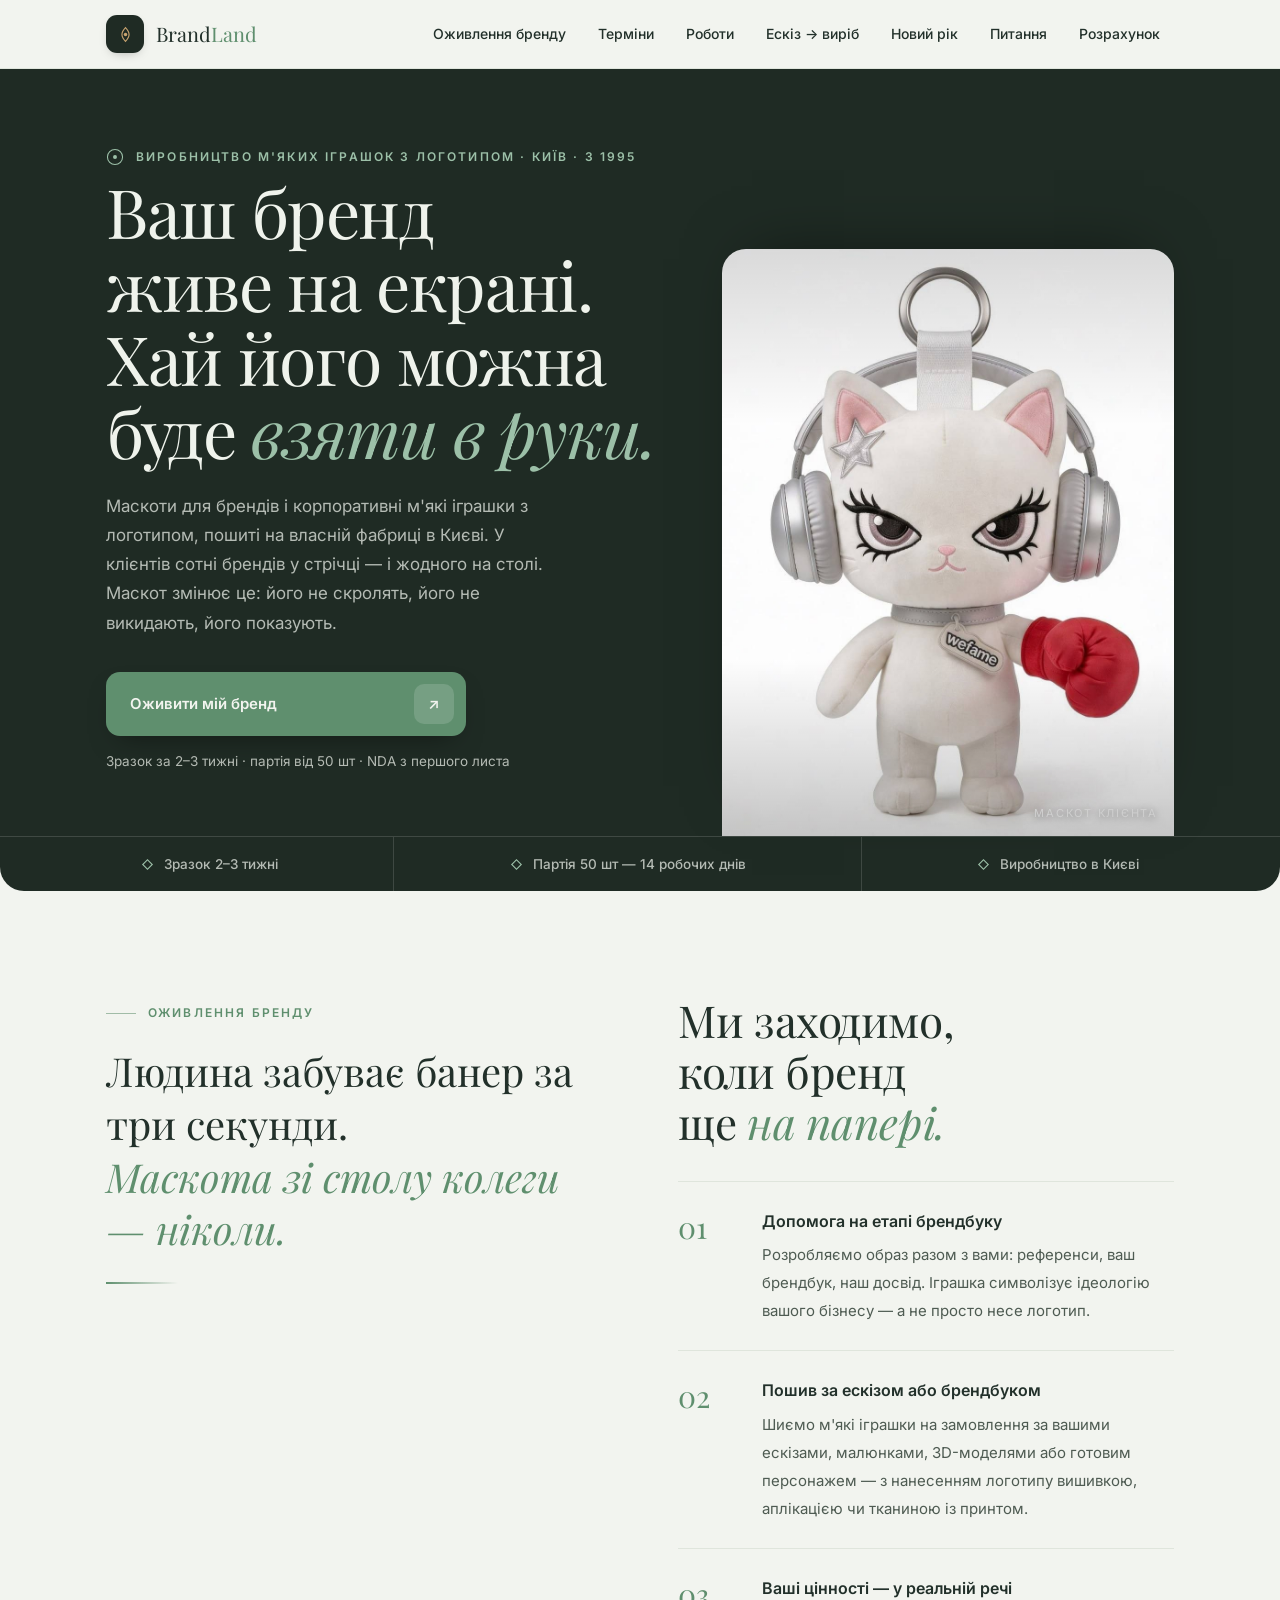
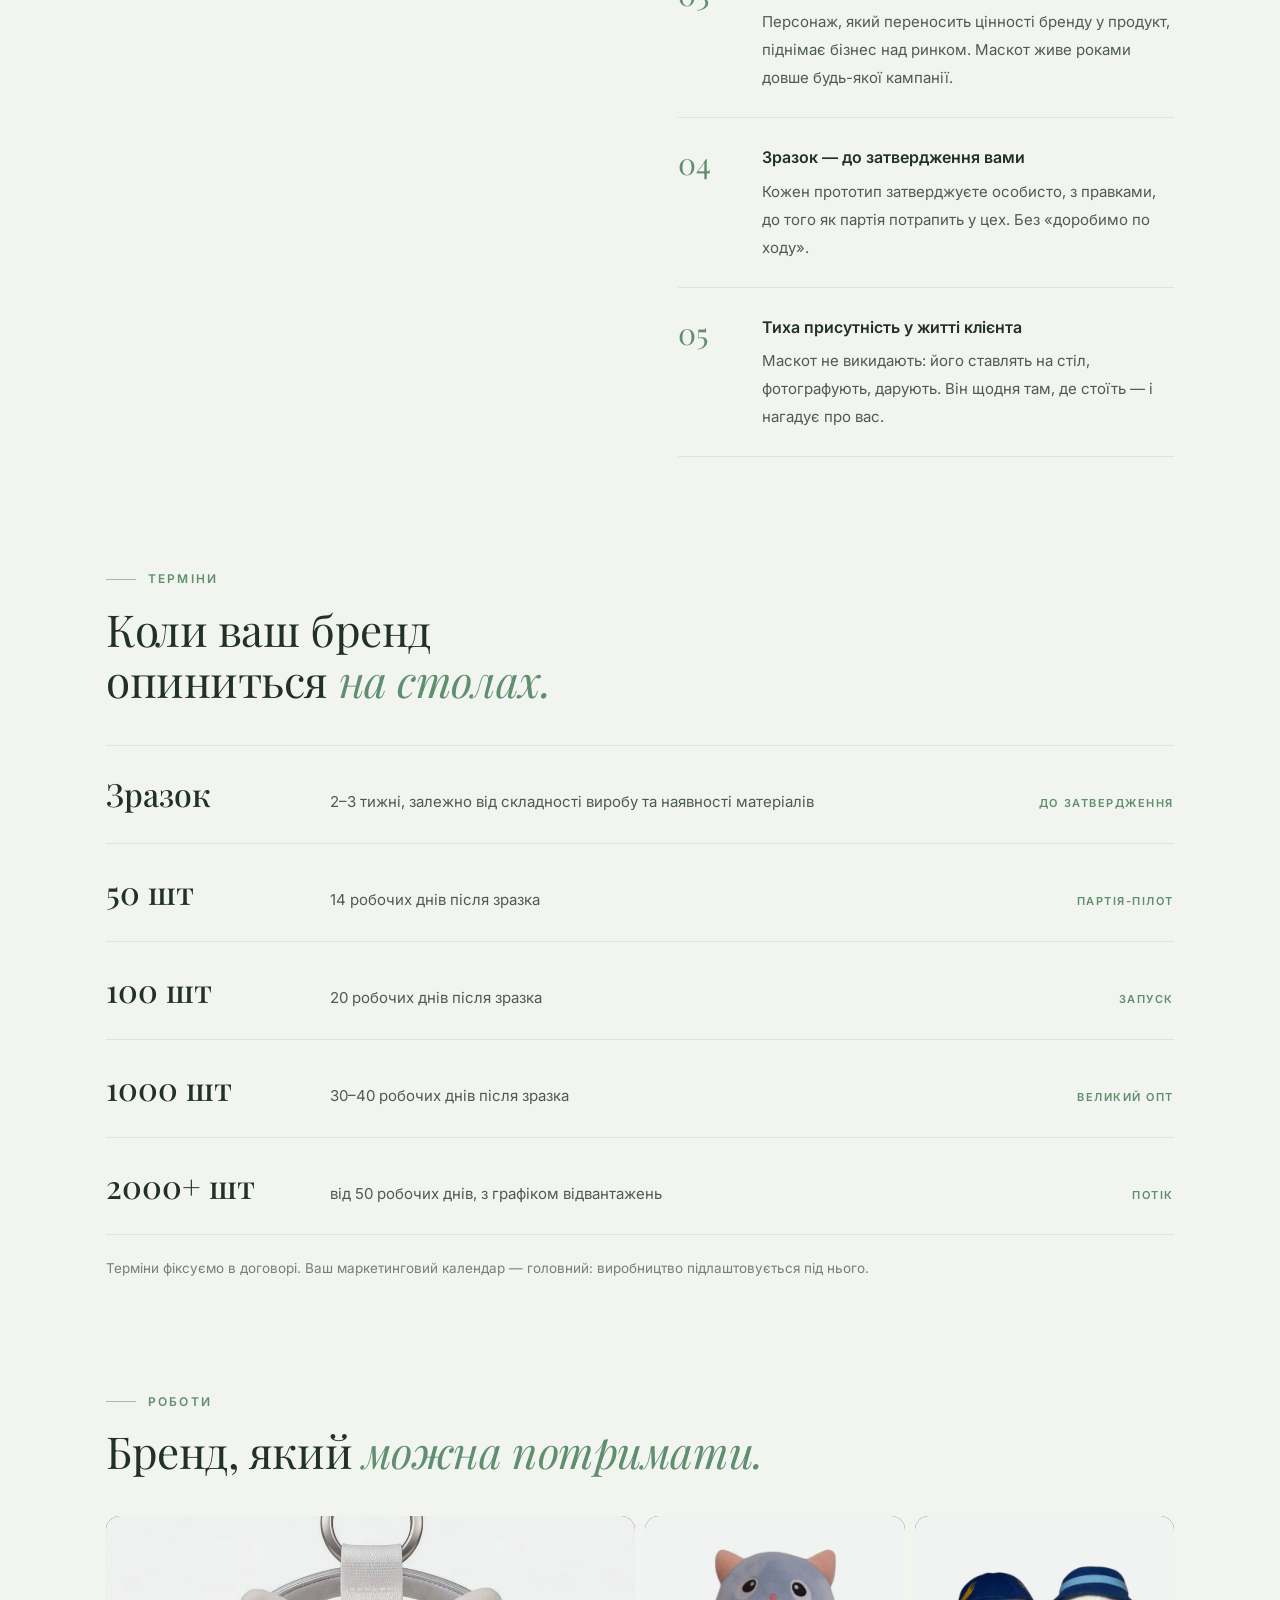
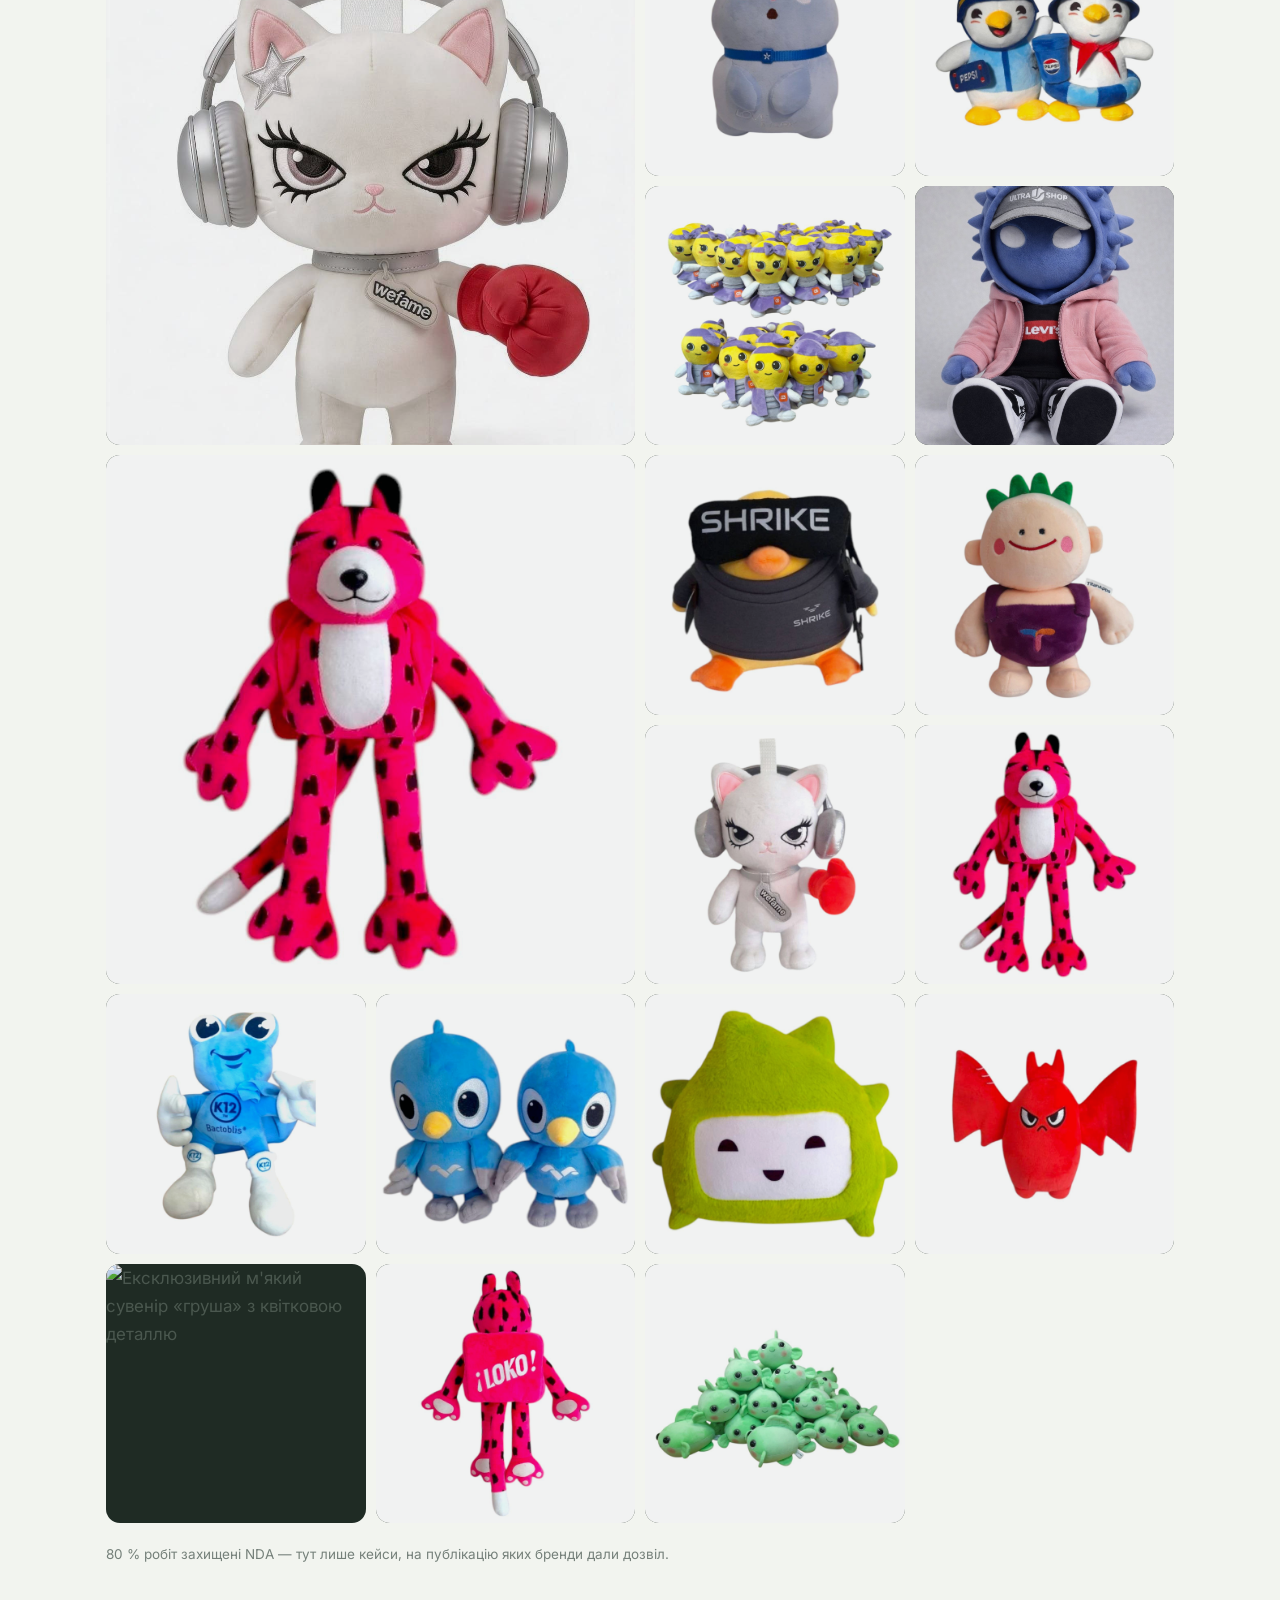
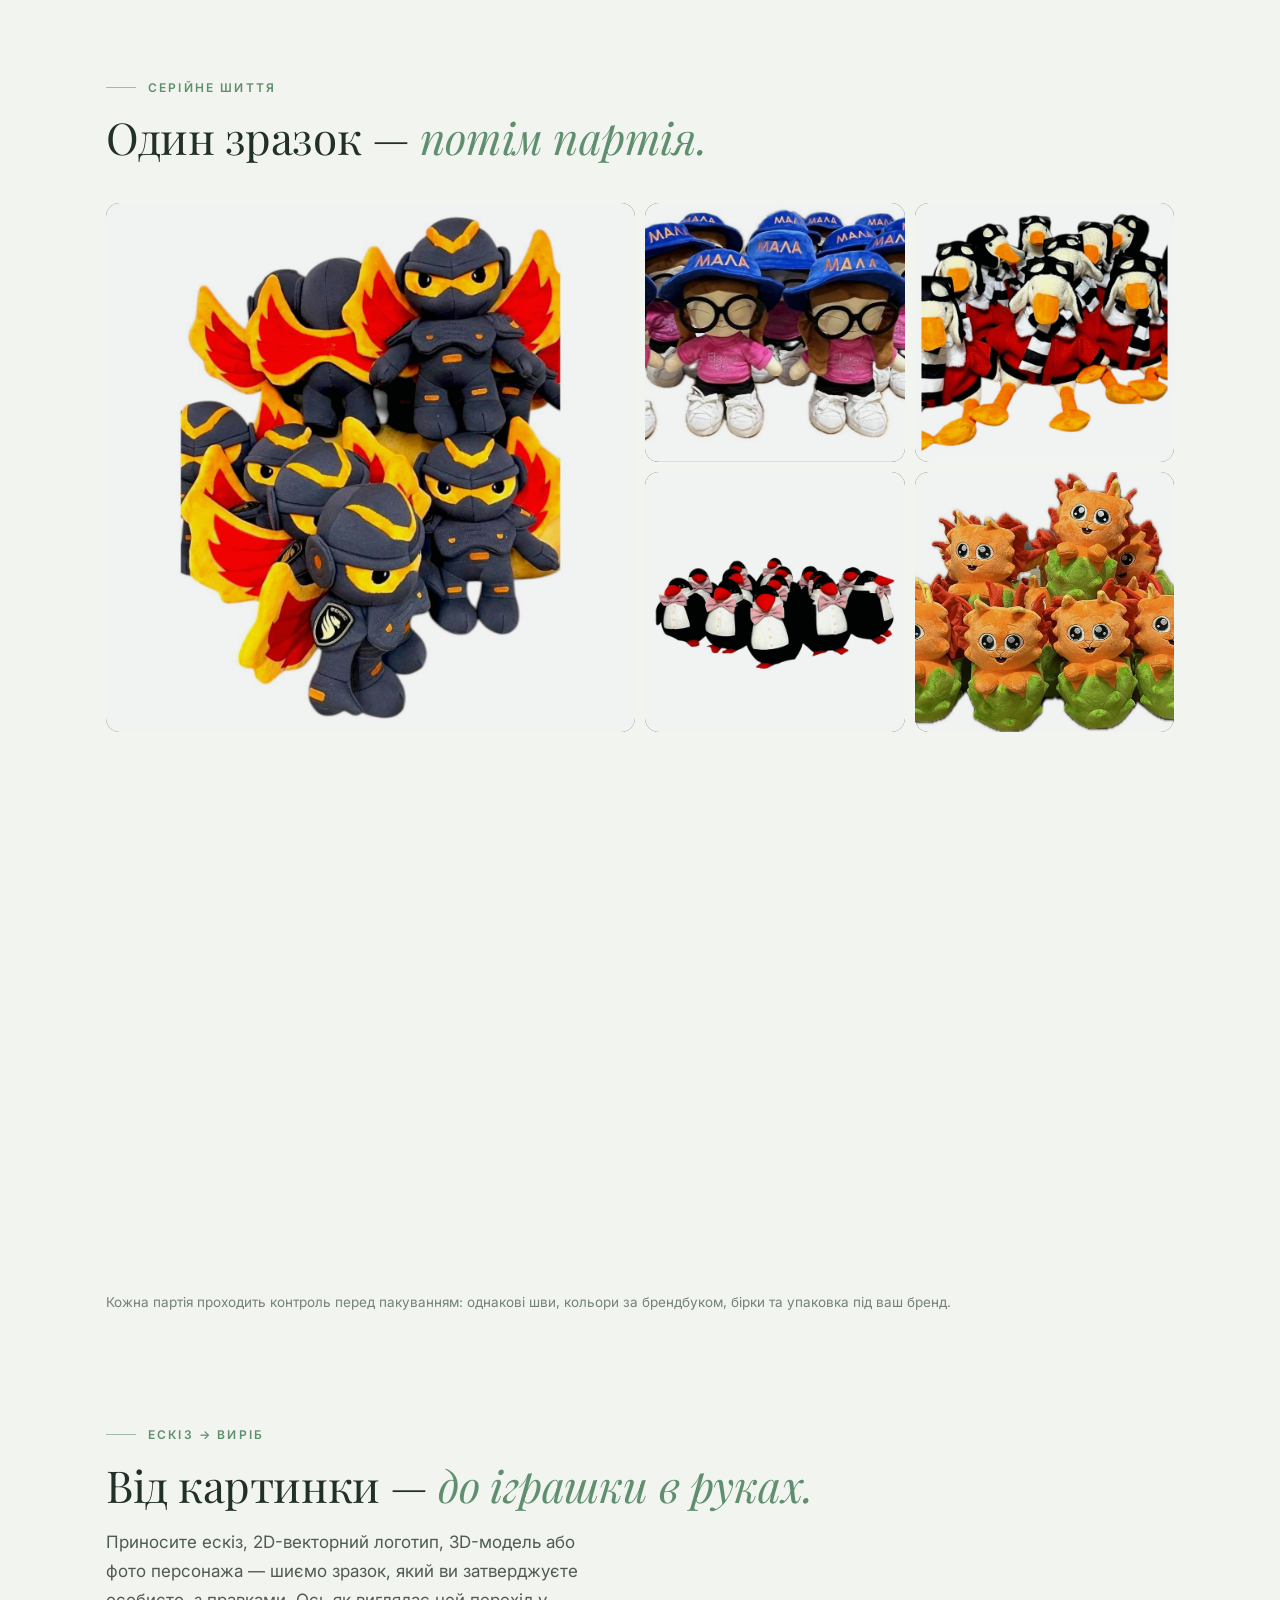
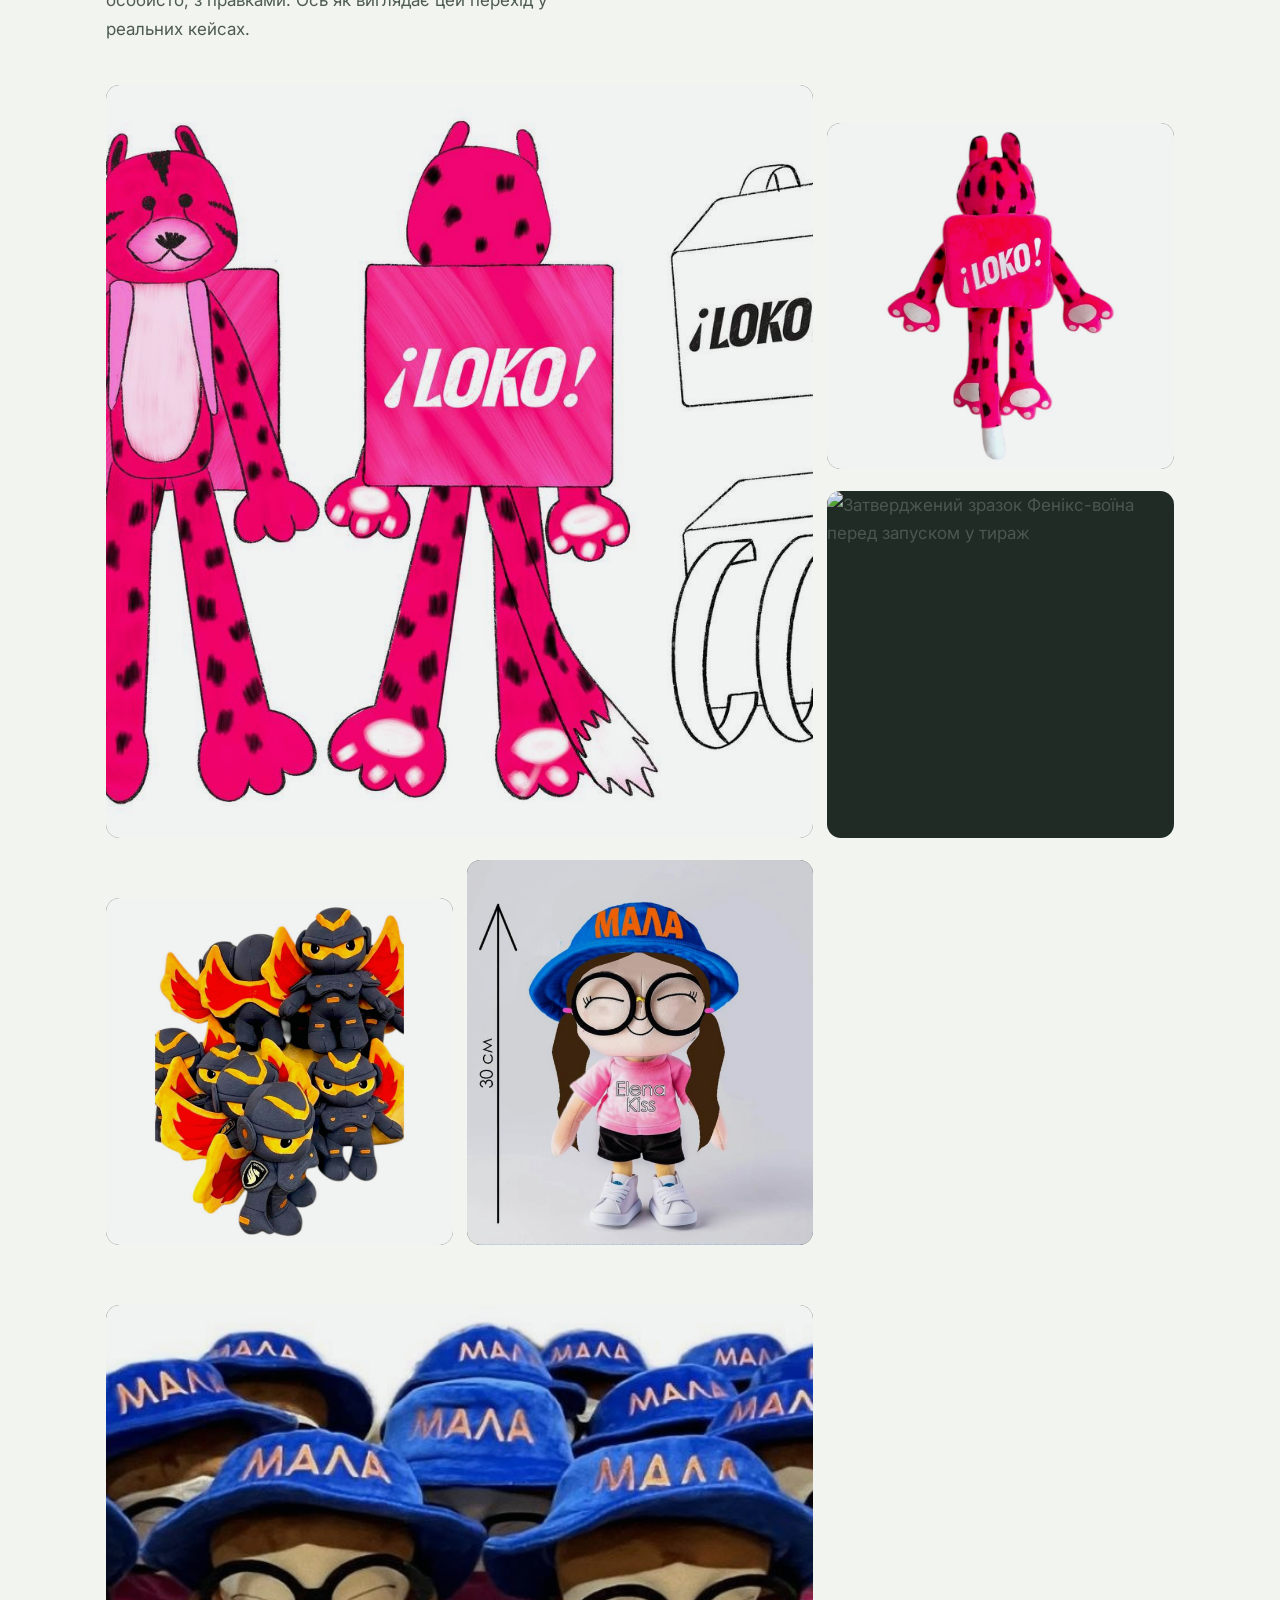
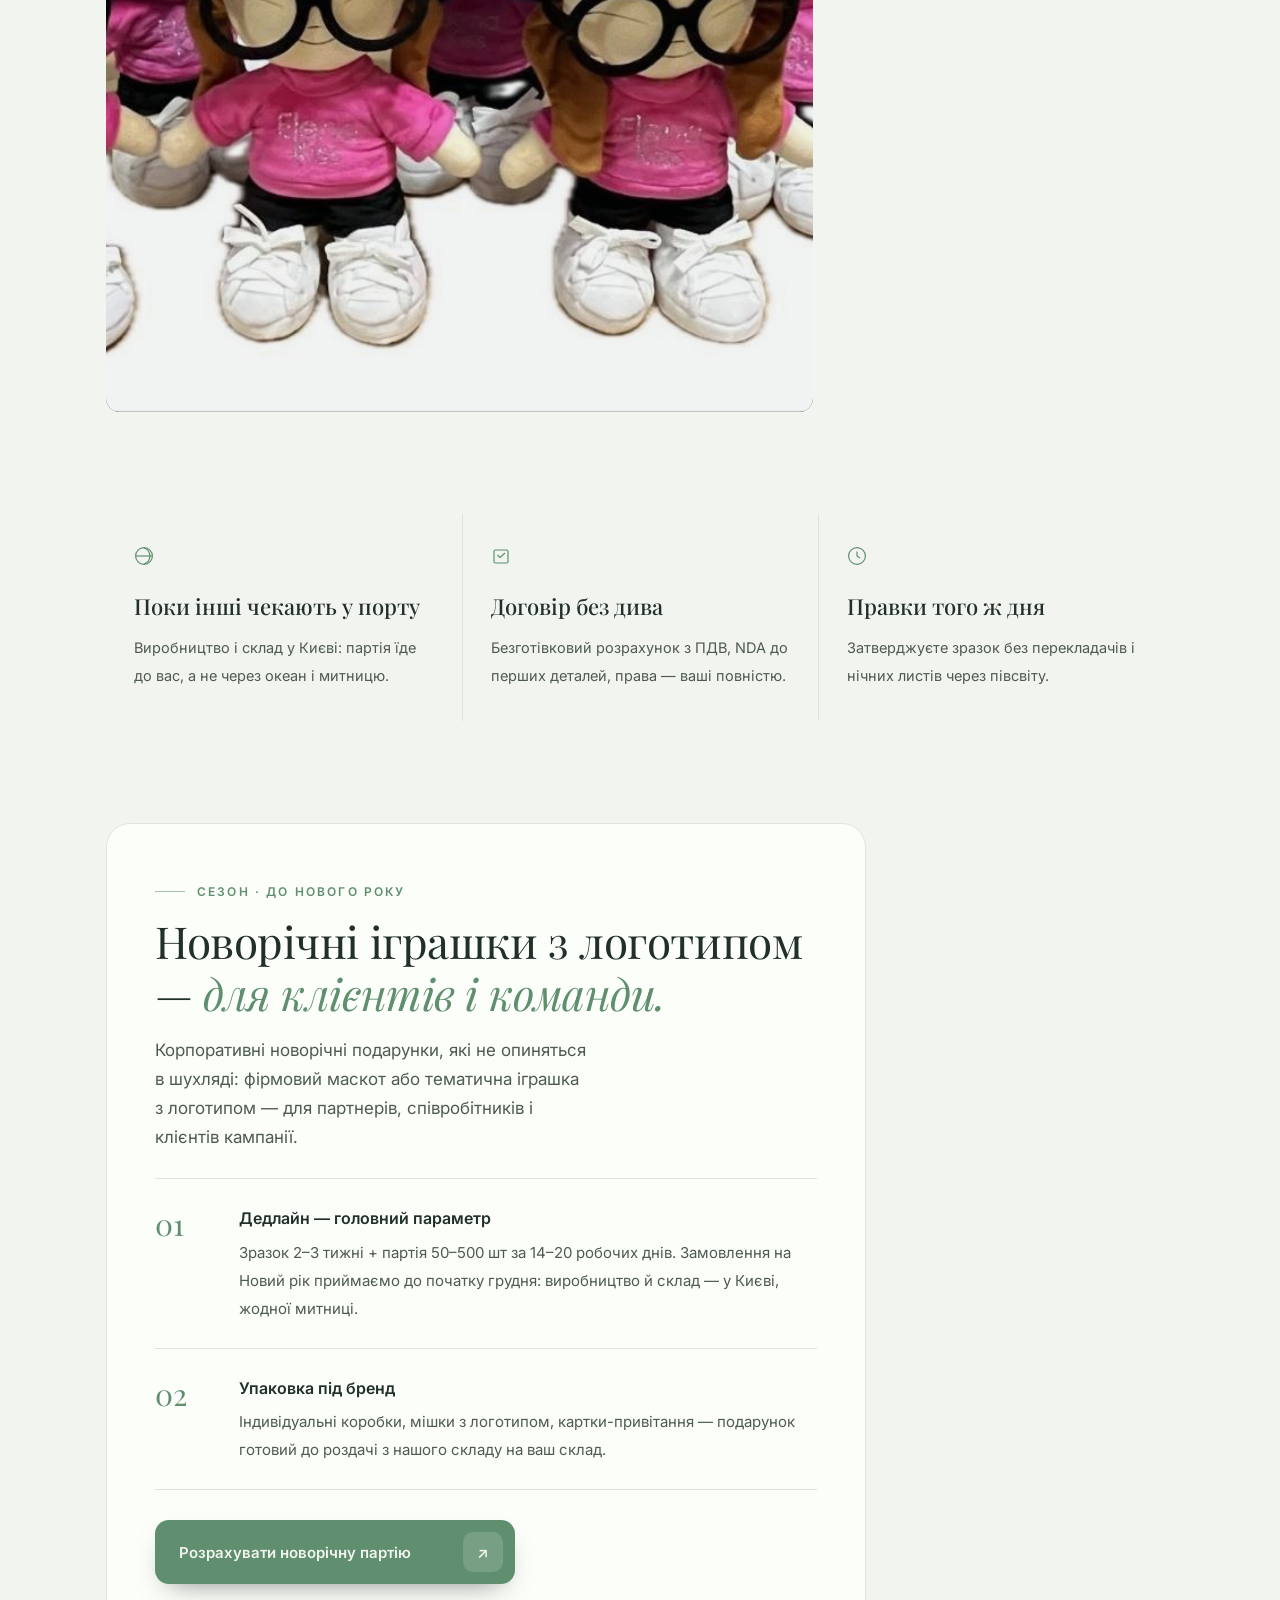
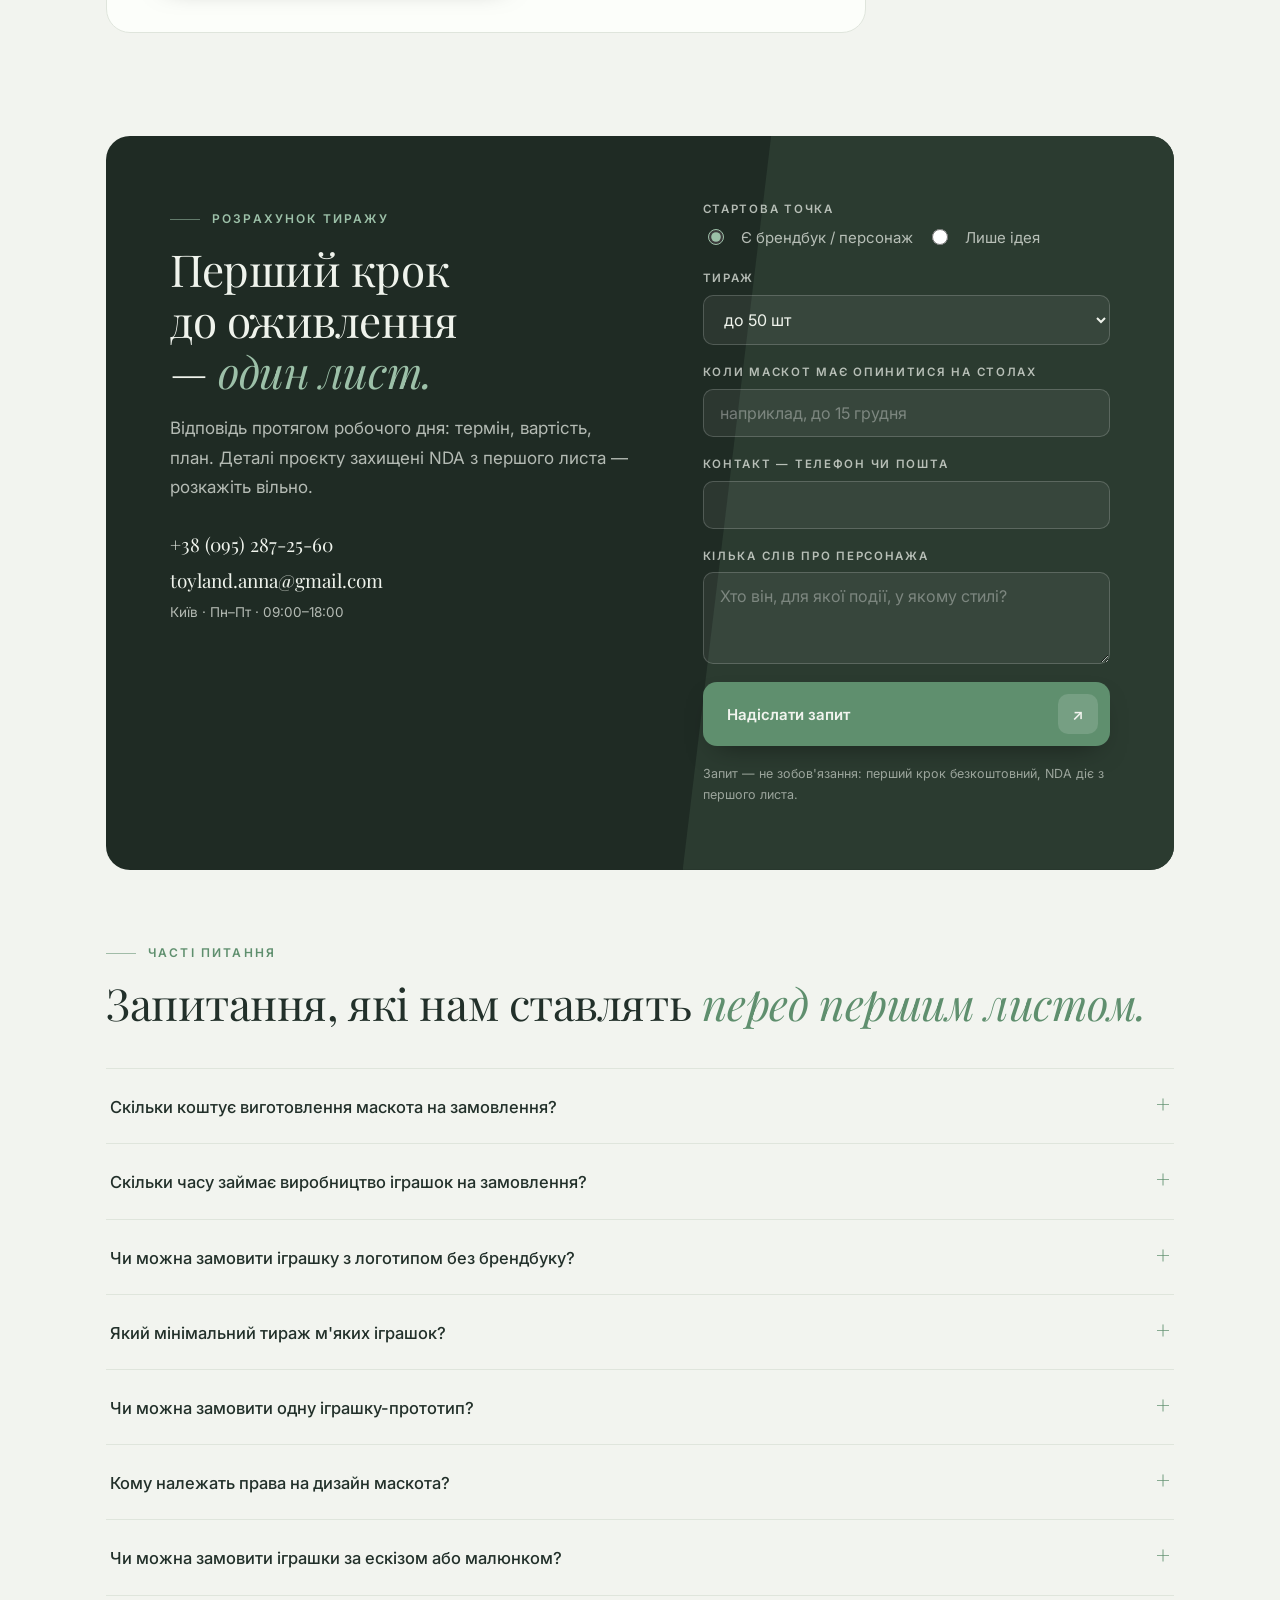
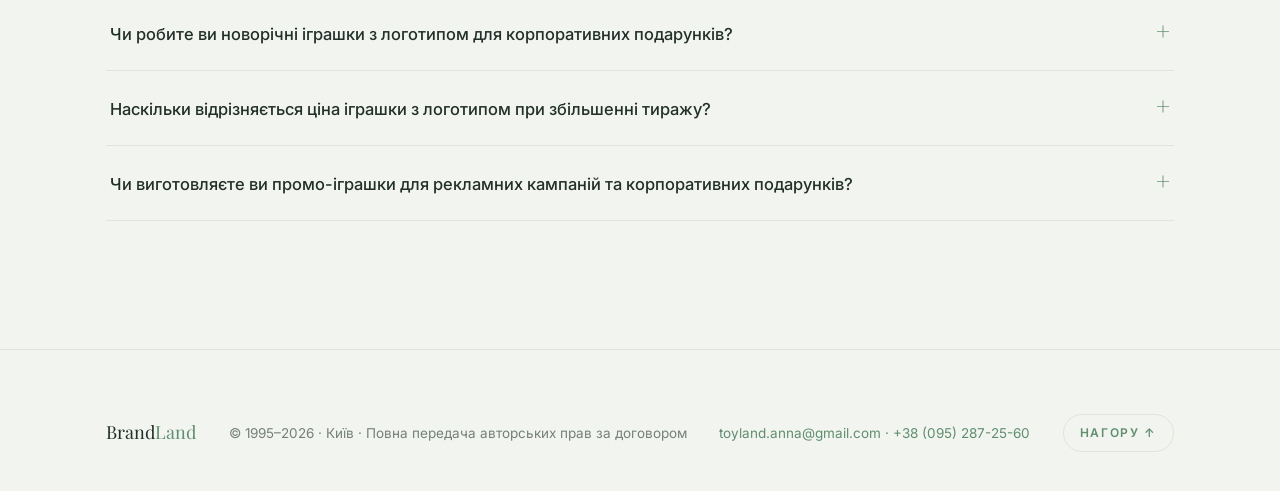
==== commit f8ca8c61: "Portfolio: analyze all 28 old-site photos, place logically — expanded works gallery (17), new batch/" ====
--- a/index.html
+++ b/index.html
@@ -149,6 +149,14 @@
 
 /* ══ РОБОТИ: рядок з краю до краю, іррегулярна сітка ══ */
 .works{display:grid;grid-template-columns:repeat(4,1fr);gap:10px}
+/* Ескіз → Виріб: пари до/після */
+.sketch-grid{grid-template-columns:repeat(3,1fr);gap:22px 14px}
+.sketch-pair{aspect-ratio:auto}
+.sketch-pair img{aspect-ratio:1}
+.sketch-pair figcaption{opacity:.92;transform:none;background:rgba(0,0,0,.45);padding:5px 10px;border-radius:20px;left:12px;bottom:12px}
+.sketch-pair:nth-child(even){margin-top:38px}
+@media(max-width:900px){.sketch-grid{grid-template-columns:repeat(2,1fr);gap:18px 10px}.sketch-pair:nth-child(even){margin-top:24px}}
+.sketch-grid .arrow-note{grid-column:1/-1;text-align:center;color:var(--muted);font-size:13.5px;margin:0}
 .works .work:nth-child(1),.works .work:nth-child(6){grid-column:span 2;grid-row:span 2}
 .work{position:relative;border-radius:var(--r-md);overflow:hidden;background:var(--panel)}
 .work img{aspect-ratio:1;object-fit:cover;width:100%;height:100%;transition:transform .7s var(--ease),opacity .5s;opacity:.94}
@@ -316,6 +324,7 @@
       <a href="#alive">Оживлення бренду</a>
       <a href="#terms">Терміни</a>
       <a href="#works">Роботи</a>
+      <a href="#sketch">Ескіз → виріб</a>
       <a href="#ny">Новий рік</a>
       <a href="#faq">Питання</a>
       <a href="#quote">Розрахунок</a>
@@ -401,15 +410,65 @@
       <h2 class="h2" style="margin-top:14px">Бренд, який <em class="acc">можна потримати.</em></h2>
     </div>
     <div class="works">
-      <figure class="work rv"><img src="images/wefamecat.jpg" alt="Маскот YouTube-каналу" loading="lazy"><figcaption>YouTube · маскот</figcaption></figure>
-      <figure class="work rv"><img src="images/kyivstarCat.jpg" alt="Маскот телеком-бренду" loading="lazy"><figcaption>телеком · маскот</figcaption></figure>
-      <figure class="work rv"><img src="images/pepsi2.jpg" alt="Промо-персонаж" loading="lazy"><figcaption>напої · промо</figcaption></figure>
-      <figure class="work rv"><img src="images/Lampos.jpg" alt="Фенікс-воїн" loading="lazy"><figcaption>кампанія · маскот</figcaption></figure>
-      <figure class="work rv"><img src="images/levis_R.jpg" alt="Промо-персонаж" loading="lazy"><figcaption>одяг · промо</figcaption></figure>
-      <figure class="work rv"><img src="images/loko.jpg" alt="Талісман IT-бренду" loading="lazy"><figcaption>IT · маскот</figcaption></figure>
-      <figure class="work rv"><img src="images/shrike.jpg" alt="Маскот Shrike" loading="lazy"><figcaption>мерч · маскот</figcaption></figure>
+      <figure class="work rv"><img src="images/wefamecat.jpg" alt="Маскот YouTube-каналу wefame: білий кіт з навушниками та боксерською рукавицею" loading="lazy"><figcaption>YouTube · маскот</figcaption></figure>
+      <figure class="work rv"><img src="images/kyivstarCat.jpg" alt="Корпоративний маскот телеком-бренду: блакитний кіт LOVE MARK з бантом-коміром" loading="lazy"><figcaption>телеком · маскот</figcaption></figure>
+      <figure class="work rv"><img src="images/pepsi2.jpg" alt="Промо-іграшки Pepsi: пінгвіни з фірмовими атрибутами бренду" loading="lazy"><figcaption>напої · промо-персонаж</figcaption></figure>
+      <figure class="work rv"><img src="images/Lampos.jpg" alt="Фенікс-воїн — маскот рекламної кампанії, шматний тираж" loading="lazy"><figcaption>кампанія · маскот</figcaption></figure>
+      <figure class="work rv"><img src="images/levis_R.jpg" alt="Промо-персонаж Levi's в фірмовому вуличному стилі" loading="lazy"><figcaption>одяг · промо-персонаж</figcaption></figure>
+      <figure class="work rv"><img src="images/loko.jpg" alt="Маскот ¡LOKO!: рожевий леопардовий звір з нашивкою бренду" loading="lazy"><figcaption>мерч · маскот</figcaption></figure>
+      <figure class="work rv"><img src="images/shrike.jpg" alt="Маскот Shrike: жовтий качур у худі з брендованою нашивкою" loading="lazy"><figcaption>мерч · маскот</figcaption></figure>
+      <figure class="work rv"><img src="images/gnome.jpg" alt="Маскот IT-бренду TitanApps з вишитим логотипом на комбінезоні" loading="lazy"><figcaption>IT · маскот</figcaption></figure>
+      <figure class="work rv"><img src="images/cat.jpg" alt="Сувенірний кіт з навушниками та нашийником-біркою бренда" loading="lazy"><figcaption>сувенір · брендування</figcaption></figure>
+      <figure class="work rv"><img src="images/photo_11_2026-05-15_10-20-09.jpg" alt="Промо-маскот снек-бренду: рожевий гепард-персонаж" loading="lazy"><figcaption>FMCG · промо-маскот</figcaption></figure>
+      <figure class="work rv"><img src="images/photo_8_2026-05-15_10-20-09.jpg" alt="Маскот фармацевтичного бренду Bactoblis K12 з фірмовою емблемою" loading="lazy"><figcaption>фарма · маскот</figcaption></figure>
+      <figure class="work rv"><img src="images/photo_13_2026-05-15_10-20-09.jpg" alt="Партия брендованих пташок з вишитим логотипом на грудях" loading="lazy"><figcaption>мерч · тираж</figcaption></figure>
+      <figure class="work rv"><img src="images/photo_7_2026-05-15_10-20-09.jpg" alt="Ексклюзивна іграшка-сувенір з усмішненим персонажем" loading="lazy"><figcaption>сувенір · індивідуальний дизайн</figcaption></figure>
+      <figure class="work rv"><img src="images/bat.jpg" alt="Дизайнерська іграшка-персонаж з вишитою мімікою" loading="lazy"><figcaption>дизайн · індивідуальний</figcaption></figure>
+      <figure class="work rv"><img src="images/grusha_posle.jpg" alt="Ексклюзивний м'який сувенір «груша» з квітковою деталлю" loading="lazy"><figcaption>сувенір · ексклюзив</figcaption></figure>
+      <figure class="work rv"><img src="images/photo_12_2026-05-15_10-20-09.jpg" alt="Тираж іграшок для кампанії: однакові персонажі в масках перед пакуванням" loading="lazy"><figcaption>кампанія · тираж</figcaption></figure>
+      <figure class="work rv"><img src="images/fish.jpg" alt="Тираж м'яких персонажів-рибок перед пакуванням" loading="lazy"><figcaption>кампанія · тираж</figcaption></figure>
     </div>
     <p class="micro" style="margin-top:20px">80&nbsp;% робіт захищені NDA — тут лише кейси, на публікацію яких бренди дали дозвіл.</p>
+  </div>
+</section>
+
+<!-- ══ ТИРАЖІ: серійне виробництво ══ -->
+<section class="sec" id="batch" style="padding-top:0">
+  <div class="wrap">
+    <div class="sec-head rv" style="margin-bottom:40px">
+      <p class="eyebrow">Серійне шиття</p>
+      <h2 class="h2" style="margin-top:14px">Один зразок — <em class="acc">потім партія.</em></h2>
+    </div>
+    <div class="works">
+      <figure class="work rv"><img src="images/photo_10_2026-05-15_10-20-09.jpg" alt="Готовий тираж маскотів Фенікс-воїн з емблемою на грудях" loading="lazy"><figcaption>тираж · кампанія</figcaption></figure>
+      <figure class="work rv"><img src="images/photo_3_2026-05-15_10-20-09.jpg" alt="Партія брендованих ляльок з фірмовими бірками: шапка з логотипом і футболка" loading="lazy"><figcaption>партія · брендування</figcaption></figure>
+      <figure class="work rv"><img src="images/photo_9_2026-05-15_10-20-09.jpg" alt="Партія іграшок-качок у брендованих костюмах" loading="lazy"><figcaption>партія · кампанія</figcaption></figure>
+      <figure class="work rv"><img src="images/photo_6_2026-05-15_10-20-09.jpg" alt="Партія пінгвінів-офіціантів для івенту" loading="lazy"><figcaption>партія · івент</figcaption></figure>
+      <figure class="work rv"><img src="images/photo_4_2026-05-15_10-20-09.jpg" alt="Партія однакових персонажів-мандаринок у листі" loading="lazy"><figcaption>партія · тираж</figcaption></figure>
+      <figure class="work rv"><img src="images/photo_2_2026-05-15_10-20-09.jpg" alt="Партия маскотів Shrike з брендованою нашивкою на спині" loading="lazy"><figcaption>тираж · мерч</figcaption></figure>
+      <figure class="work rv"><img src="images/Lampos.jpg" alt="Пакування фірмових іграшок перед відвантаженням клієнту" loading="lazy"><figcaption>партія · відвантаження</figcaption></figure>
+      <figure class="work rv"><img src="images/photo_5_2026-05-15_10-20-09.jpg" alt="Пакування брендованих іграшок для ексклюзивного сувеніра" loading="lazy"><figcaption>партія · відвантаження</figcaption></figure>
+    </div>
+    <p class="micro" style="margin-top:20px">Кожна партія проходить контроль перед пакуванням: однакові шви, кольори за брендбуком, бірки та упаковка під ваш бренд.</p>
+  </div>
+</section>
+
+<!-- ══ ЕСКІЗ → ВИРОБ: галерея до/після ══ -->
+<section class="sec" id="sketch" style="padding-top:0">
+  <div class="wrap">
+    <div class="sec-head rv" style="margin-bottom:40px">
+      <p class="eyebrow">Ескіз → Виріб</p>
+      <h2 class="h2" style="margin-top:14px">Від картинки — <em class="acc">до іграшки в руках.</em></h2>
+      <p class="lead" style="margin-top:18px">Приносите ескіз, 2D-векторний логотип, 3D-модель або фото персонажа — шиємо зразок, який ви затверджуєте особисто, з правками. Ось як виглядає цей перехід у реальних кейсах.</p>
+    </div>
+    <div class="works sketch-grid">
+      <figure class="work sketch-pair rv"><img src="images/loko_Eskiz.jpg" alt="Ескіз персонажа ¡LOKO!: концепт-лист з виглядами та елементами брендування" loading="lazy"><figcaption>ескіз · концепт</figcaption></figure>
+      <figure class="work sketch-pair rv"><img src="images/loko2.jpg" alt="Готовий маскот ¡LOKO!: той самий персонаж з ескізу, пошитий з нашивкою бренду" loading="lazy"><figcaption>виріб · маскот</figcaption></figure>
+      <figure class="work sketch-pair rv"><img src="images/woin_before.jpg" alt="Затверджений зразок Фенікс-воїна перед запуском у тираж" loading="lazy"><figcaption>зразок · до затвердження</figcaption></figure>
+      <figure class="work sketch-pair rv"><img src="images/photo_10_2026-05-15_10-20-09.jpg" alt="Готовий тираж маскотів Фенікс-воїн після затвердження зразка" loading="lazy"><figcaption>тираж · після</figcaption></figure>
+      <figure class="work sketch-pair rv"><img src="images/mala_eskiz.jpg" alt="Затверджений зразок персонажа з фірмовим одягом, 30 см" loading="lazy"><figcaption>зразок · з мірками</figcaption></figure>
+      <figure class="work sketch-pair rv"><img src="images/photo_3_2026-05-15_10-20-09.jpg" alt="Серійна партія того самого персонажа з брендованим одягом та бірками" loading="lazy"><figcaption>партія · після</figcaption></figure>
+    </div>
   </div>
 </section>
 
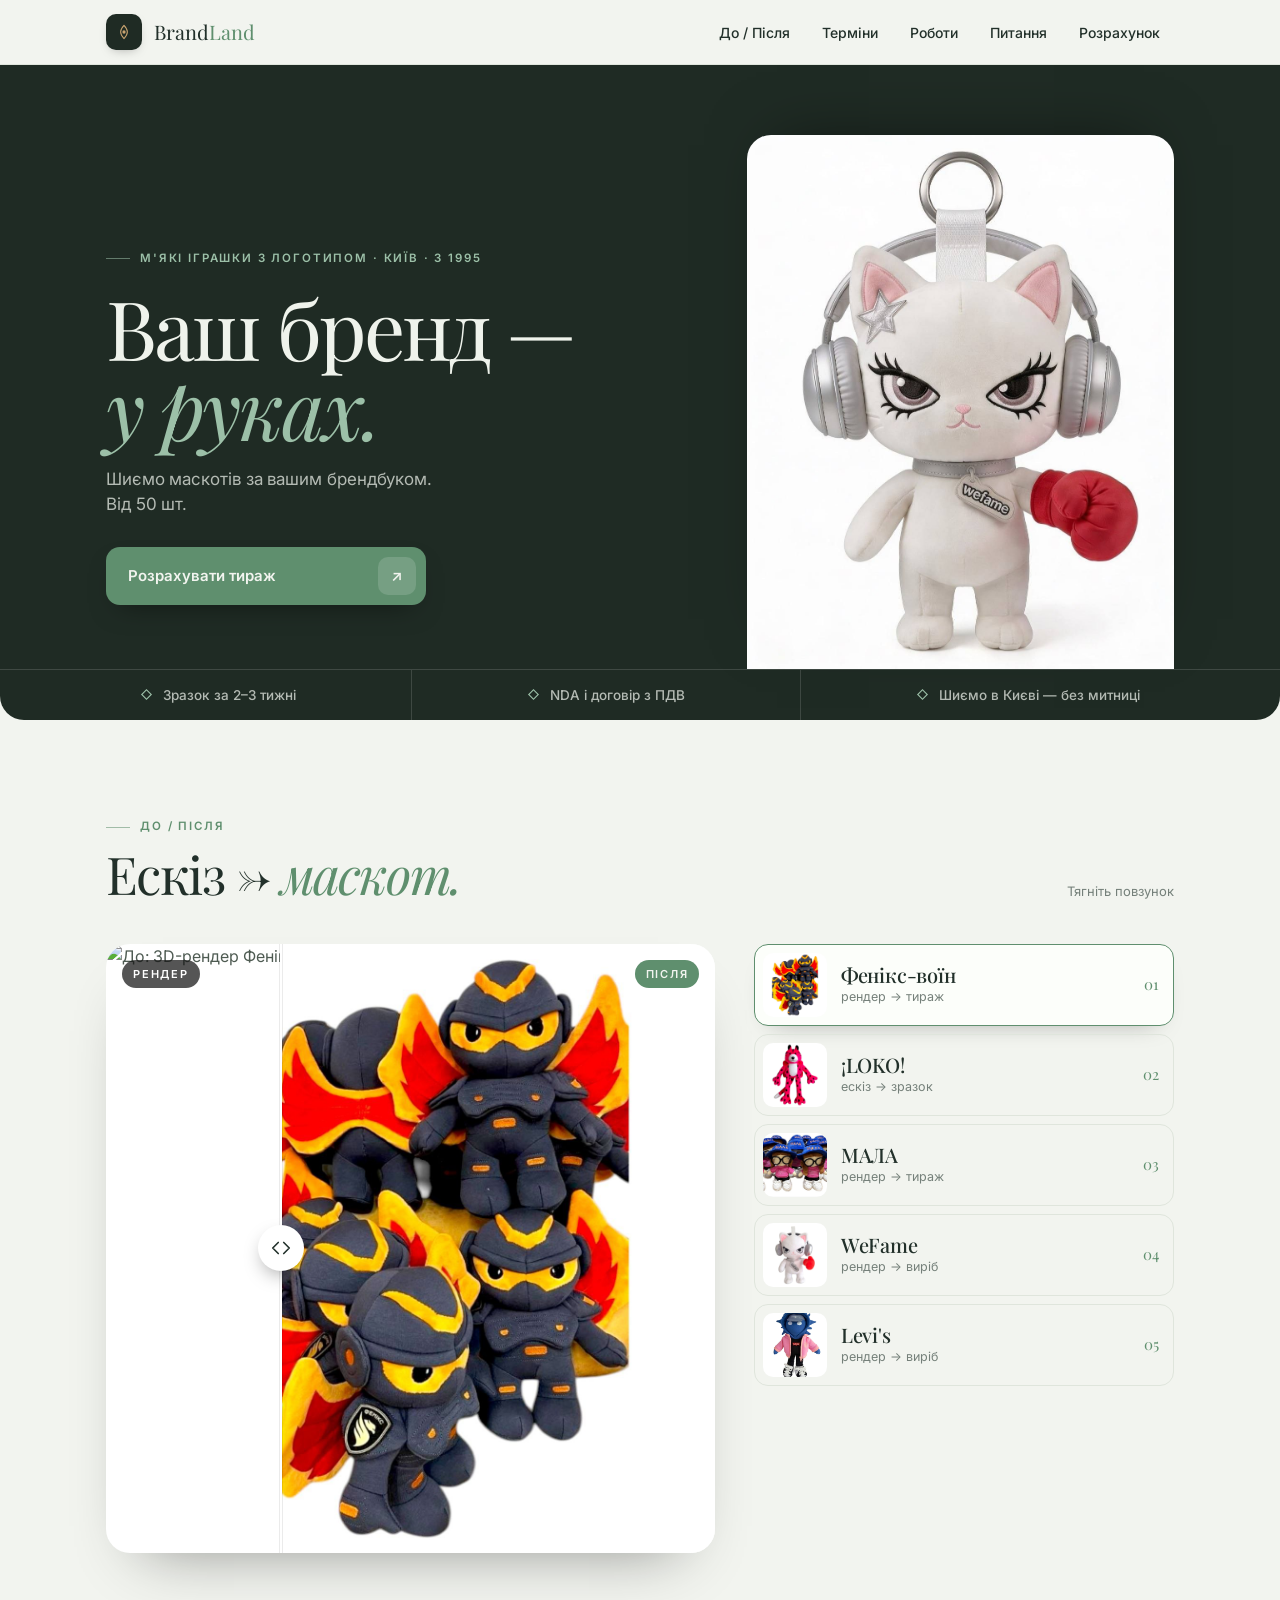
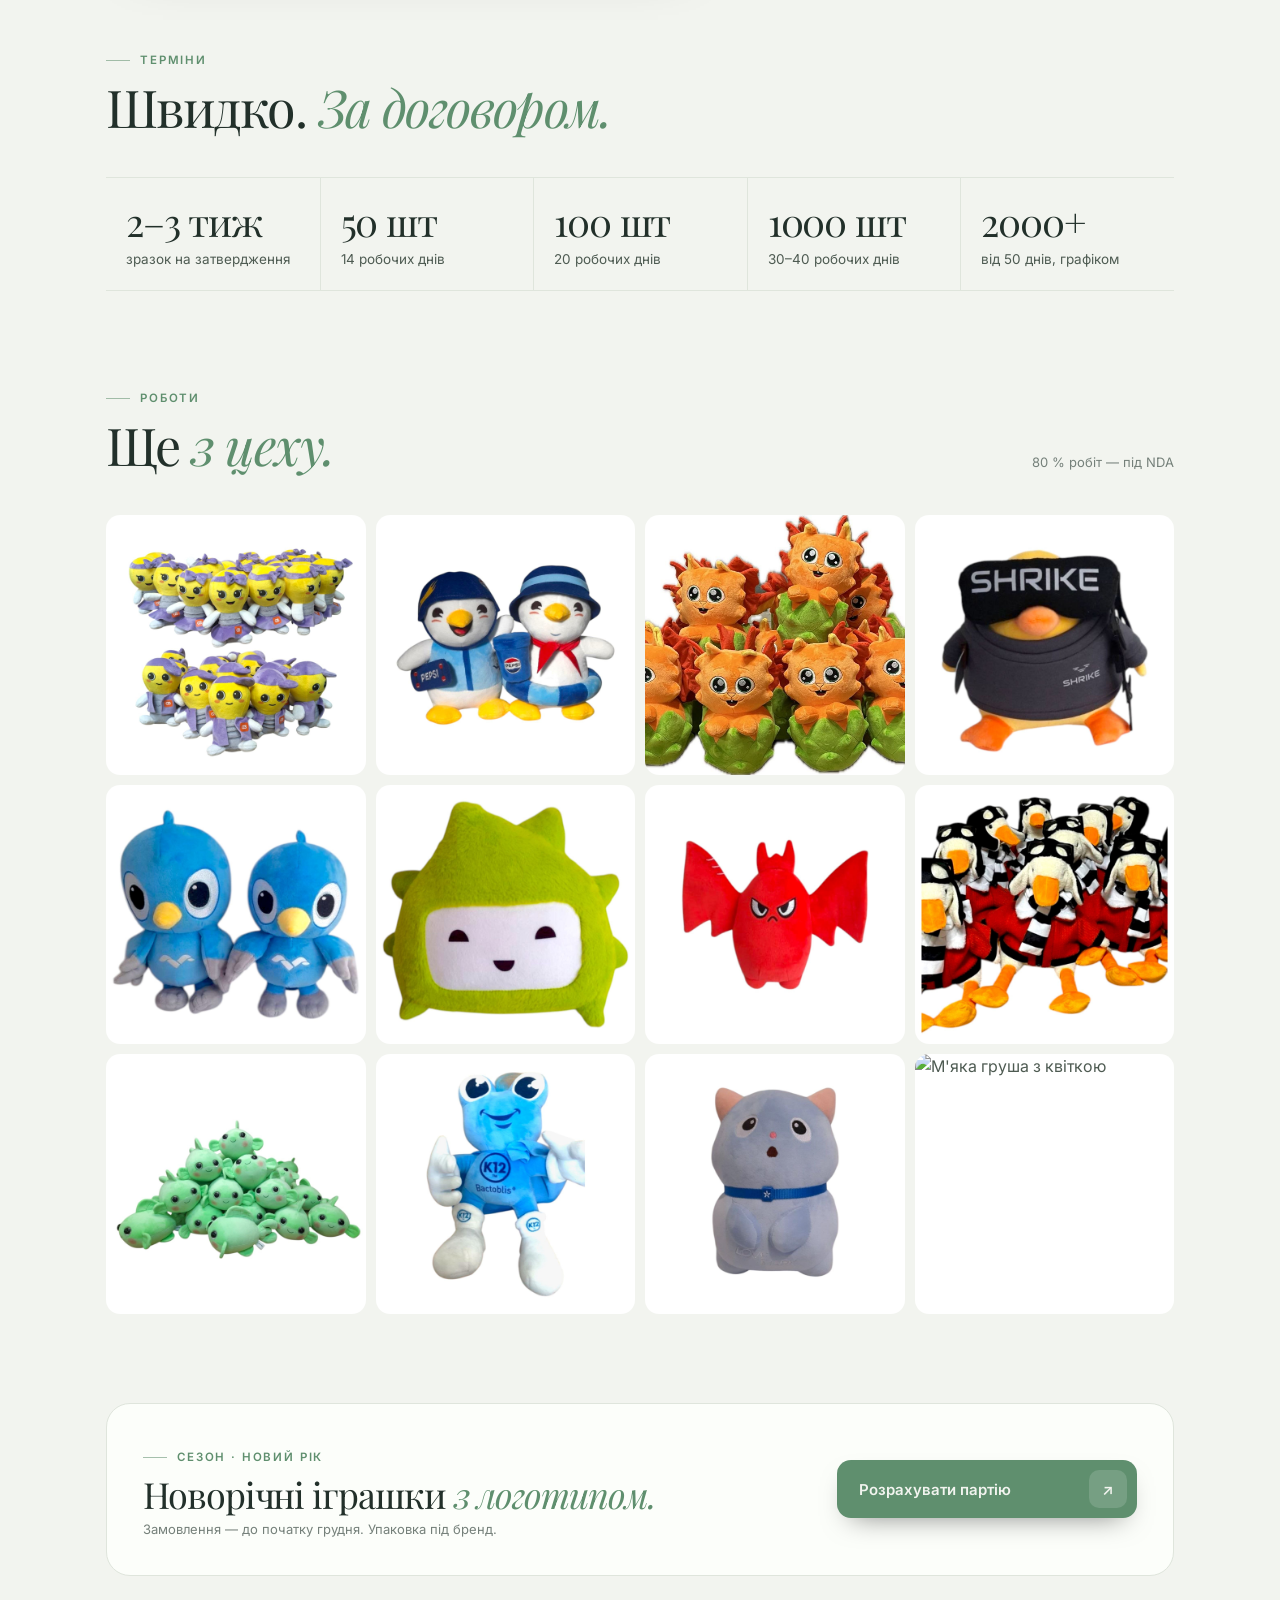
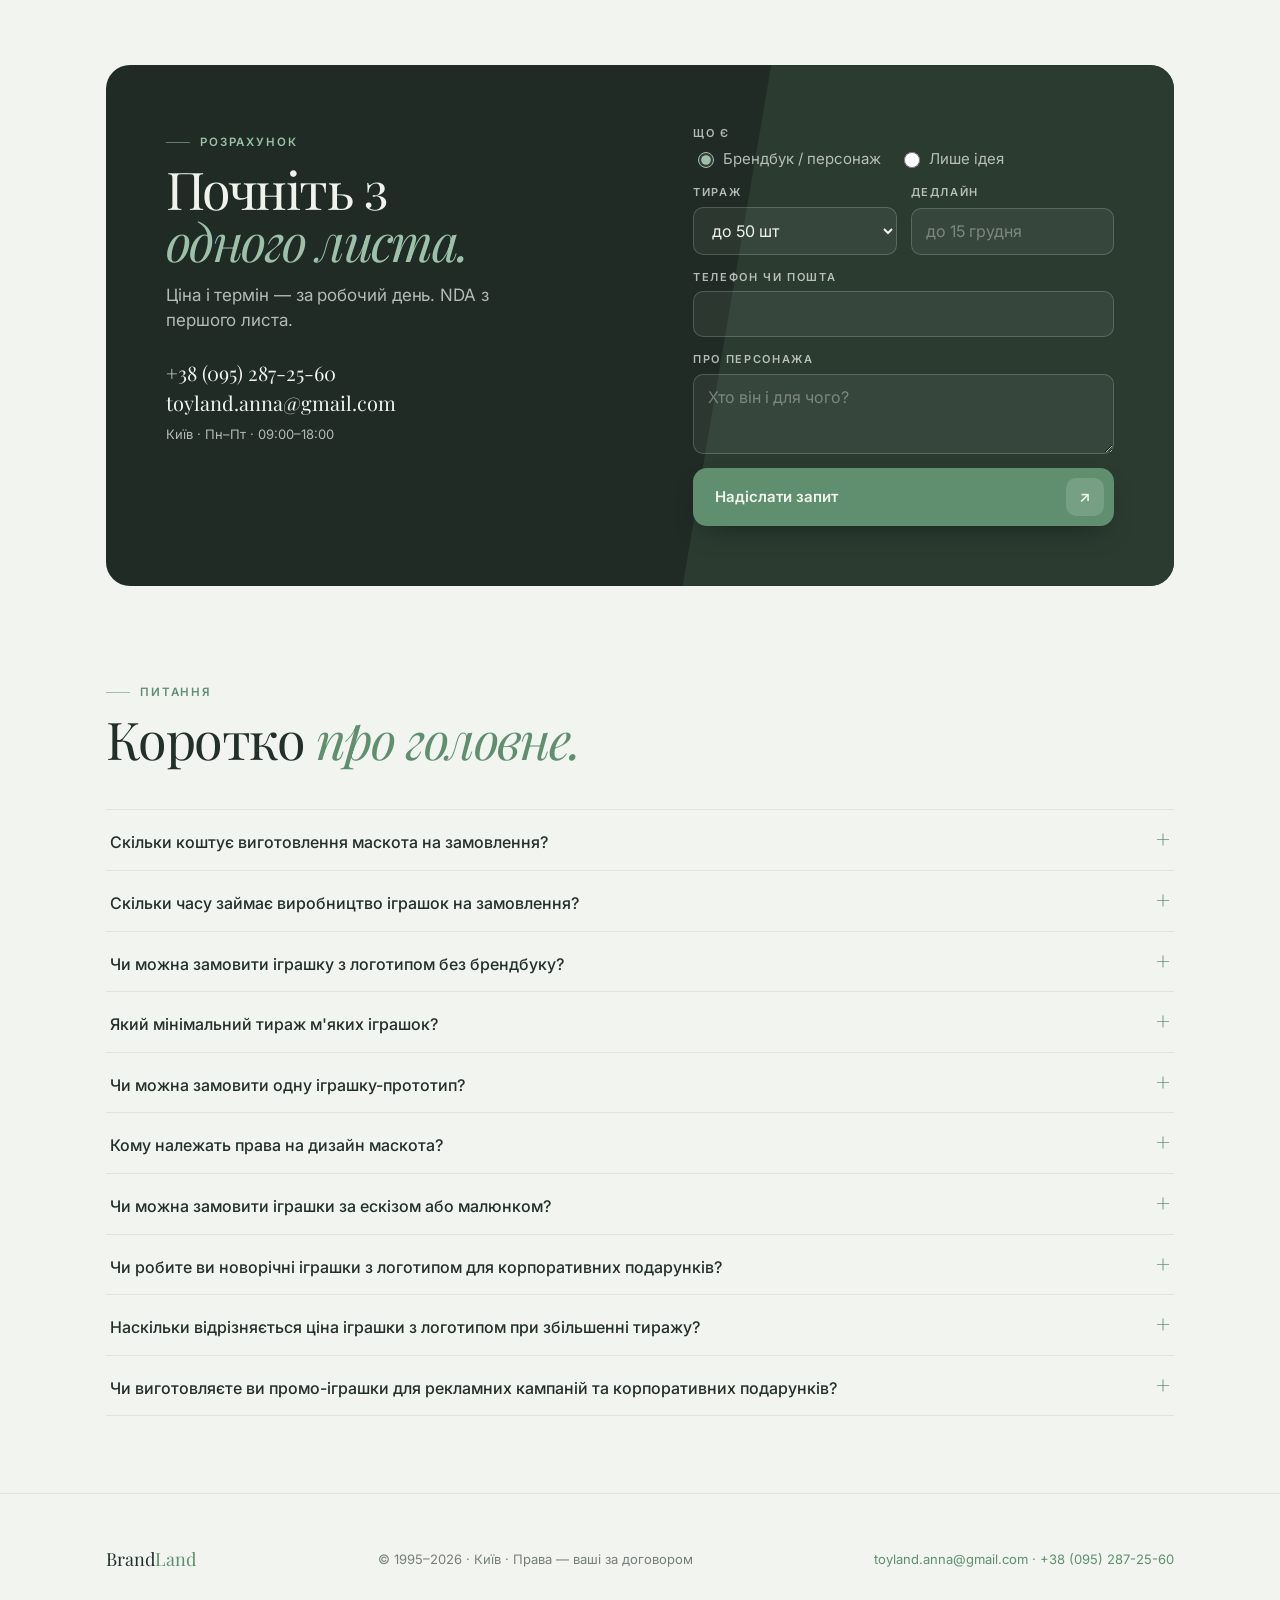
==== commit 5fe8d4ec: "Redesign: before/after slider gallery, less and tighter text, remove palette switcher - New 'До / Пі" ====
--- a/index.html
+++ b/index.html
@@ -27,7 +27,7 @@
 <link rel="preconnect" href="https://fonts.gstatic.com" crossorigin>
 <link href="https://fonts.googleapis.com/css2?family=Playfair+Display:ital,wght@0,400;0,500;0,600;1,400;1,500&family=Inter:wght@400;500;600&display=swap" rel="stylesheet">
 <style>
-/* ═══════════ ПАЛІТРА: Ліс (forest) — основна ═══════════ */
+/* ═══════════ ПАЛІТРА: Ліс (forest) ═══════════ */
 :root{
   --serif:'Playfair Display',Georgia,'Times New Roman',serif;
   --sans:'Inter',system-ui,-apple-system,'Segoe UI',sans-serif;
@@ -37,7 +37,6 @@
   --r-md:14px;
   --ease:cubic-bezier(.2,.7,.2,1);
 }
-/* 2. FOREST */
 html[data-theme="forest"]{
   --page:#F2F4EF;
   --panel:#1F2B24;
@@ -57,7 +56,7 @@
 
 *{box-sizing:border-box}
 html{scroll-behavior:smooth;-webkit-text-size-adjust:100%}
-body{margin:0;background:var(--page);color:var(--body);font-family:var(--sans);font-size:17px;line-height:1.65;-webkit-font-smoothing:antialiased;overflow-x:hidden;transition:background .45s ease,color .45s ease}
+body{margin:0;background:var(--page);color:var(--body);font-family:var(--sans);font-size:16px;line-height:1.5;-webkit-font-smoothing:antialiased;overflow-x:hidden;transition:background .45s ease,color .45s ease}
 img{max-width:100%;height:auto;display:block}
 a{color:inherit}
 figure{margin:0}
@@ -66,22 +65,25 @@
 ::selection{background:var(--accent);color:var(--accent-ink)}
 :focus-visible{outline:2px solid var(--accent);outline-offset:3px;border-radius:4px}
 .wrap{max-width:var(--maxw);margin:0 auto;padding:0 var(--gutter)}
-.eyebrow{display:inline-flex;align-items:center;gap:12px;font-family:var(--sans);font-size:12px;font-weight:600;text-transform:uppercase;letter-spacing:.18em;color:var(--accent);margin:0;transition:color .45s ease}
-.eyebrow::before{content:"";width:30px;height:1px;background:currentColor;opacity:.55}
-.h1{font-size:clamp(42px,5.6vw,68px);line-height:1.08;letter-spacing:-.02em}
-.h2{font-size:clamp(30px,3.8vw,44px);line-height:1.16;letter-spacing:-.01em}
+.eyebrow{display:inline-flex;align-items:center;gap:10px;font-family:var(--sans);font-size:11.5px;font-weight:600;text-transform:uppercase;letter-spacing:.16em;color:var(--accent);margin:0;transition:color .45s ease}
+.eyebrow::before{content:"";width:24px;height:1px;background:currentColor;opacity:.55}
+.h1{font-size:clamp(46px,6.4vw,84px);line-height:.98;letter-spacing:-.035em}
+.h2{font-size:clamp(32px,4.2vw,52px);line-height:1;letter-spacing:-.03em}
 em.acc{font-style:italic;color:var(--accent);transition:color .45s ease}
-.lead{font-size:17px;line-height:1.72;max-width:46ch}
-.micro{font-size:13.5px;color:var(--muted);margin:0}
+.lead{font-size:17px;line-height:1.45;max-width:34ch;letter-spacing:-.005em}
+.micro{font-size:13px;line-height:1.4;color:var(--muted);margin:0}
 .skip{position:absolute;left:-9999px;top:0;z-index:300;background:var(--card);border-radius:8px;padding:14px 24px;font-size:16px;color:var(--ink);text-decoration:none}
 .skip:focus{left:16px;top:16px}
-
-/* ══ ХЕДЕР: тонка лінія, без blur ══ */
+.sec{padding:clamp(56px,7vw,104px) 0;position:relative;scroll-margin-top:72px}
+.sec-head{display:flex;align-items:end;justify-content:space-between;gap:24px;flex-wrap:wrap;margin-bottom:clamp(28px,3.5vw,44px)}
+.sec-head .h2{margin-top:12px}
+
+/* ══ ХЕДЕР ══ */
 .hdr{position:sticky;top:0;z-index:100;background:var(--page);border-bottom:1px solid var(--hairline);transition:background .45s ease,border-color .45s ease}
-.hdr__in{display:flex;align-items:center;justify-content:space-between;gap:24px;min-height:68px}
+.hdr__in{display:flex;align-items:center;justify-content:space-between;gap:24px;min-height:64px}
 .brand{display:flex;align-items:center;gap:12px;text-decoration:none}
-.brand__mark{width:38px;height:38px;border-radius:11px;display:grid;place-items:center;background:var(--panel);box-shadow:0 4px 12px -6px rgba(0,0,0,.4);transition:background .45s ease}
-.brand__mark svg{width:19px;height:19px}
+.brand__mark{width:36px;height:36px;border-radius:10px;display:grid;place-items:center;background:var(--panel);box-shadow:0 4px 12px -6px rgba(0,0,0,.4);transition:background .45s ease}
+.brand__mark svg{width:18px;height:18px}
 .brand__name{font-family:var(--serif);font-size:20px;color:var(--ink);line-height:1.1;white-space:nowrap;transition:color .45s ease}
 .brand__name i{font-style:normal;color:var(--accent)}
 .nav{display:flex;align-items:center;gap:4px}
@@ -93,135 +95,132 @@
 .burger[aria-expanded="true"] span:nth-child(2){opacity:0}
 .burger[aria-expanded="true"] span:nth-child(3){transform:translateY(-5.5px) rotate(-45deg)}
 
-/* ══ КНОПКИ: прямокутні, без пігулок ══ */
-.btn{display:inline-flex;align-items:center;justify-content:space-between;gap:24px;background:var(--accent);color:var(--accent-ink);border:none;border-radius:var(--r-md);font-family:var(--sans);font-size:15px;font-weight:600;line-height:1.3;padding:12px 12px 12px 24px;min-height:56px;text-decoration:none;cursor:pointer;width:100%;max-width:360px;box-shadow:0 12px 28px -14px rgba(0,0,0,.5);transition:transform .25s var(--ease),box-shadow .25s ease,background .45s ease}
+/* ══ КНОПКИ ══ */
+.btn{display:inline-flex;align-items:center;justify-content:space-between;gap:24px;background:var(--accent);color:var(--accent-ink);border:none;border-radius:var(--r-md);font-family:var(--sans);font-size:15px;font-weight:600;line-height:1.3;padding:10px 10px 10px 22px;min-height:54px;text-decoration:none;cursor:pointer;width:100%;max-width:320px;box-shadow:0 12px 28px -14px rgba(0,0,0,.5);transition:transform .25s var(--ease),box-shadow .25s ease,background .45s ease}
 .btn:hover{transform:translateY(-2px);box-shadow:0 18px 36px -16px rgba(0,0,0,.55)}
 .btn:active{transform:translateY(0)}
-.btn .arrow{flex:0 0 40px;height:40px;border-radius:10px;display:grid;place-items:center;background:rgba(0,0,0,.08);font-size:15px;transition:transform .3s var(--ease)}
-.btn .arrow{background:rgba(255,255,255,.14)}
+.btn .arrow{flex:0 0 38px;height:38px;border-radius:10px;display:grid;place-items:center;background:rgba(0,0,0,.08);font-size:15px;transition:transform .3s var(--ease)}
+html[data-theme="forest"] .btn .arrow{background:rgba(255,255,255,.14)}
 .btn:hover .arrow{transform:rotate(45deg)}
-.btn--ghost{background:transparent;color:var(--on-panel);border:1px solid rgba(255,255,255,.25);box-shadow:none}
-.btn--ghost .arrow{background:rgba(255,255,255,.1)}
-
-/* ══ СЕКЦІЇ ══ */
-.sec{padding:clamp(64px,8vw,120px) 0;position:relative;scroll-margin-top:72px}
-
-/* ══ HERO: вертикальна арка з фото всередині ══ */
-.hero{background:var(--panel);color:var(--on-panel);border-radius:0 0 var(--r-lg) var(--r-lg);padding:clamp(48px,6vw,84px) 0 0;overflow:hidden;transition:background .45s ease}
-.hero__grid{display:grid;grid-template-columns:minmax(0,1.1fr) minmax(0,.9fr);gap:clamp(32px,5vw,72px);align-items:end}
+
+/* ══ HERO ══ */
+.hero{background:var(--panel);color:var(--on-panel);border-radius:0 0 var(--r-lg) var(--r-lg);padding:clamp(44px,5.5vw,76px) 0 0;overflow:hidden;transition:background .45s ease}
+.hero__grid{display:grid;grid-template-columns:minmax(0,1.15fr) minmax(0,.85fr);gap:clamp(32px,5vw,72px);align-items:end}
 .hero__txt{padding-bottom:clamp(40px,5vw,72px)}
-.hero h1{color:var(--on-panel)}
+.hero h1{color:var(--on-panel);margin-top:20px}
 .hero h1 .acc{color:var(--gold)}
 .hero .eyebrow{color:var(--gold)}
-.hero .eyebrow::before{display:none}
-.hero .lead{color:var(--on-panel-dim);margin:24px 0 34px;max-width:42ch}
-.hero .micro{color:var(--on-panel-dim)}
-.hero__arc{position:relative;border-radius:var(--r-lg) var(--r-lg) 0 0;overflow:hidden;aspect-ratio:4/5.2;box-shadow:0 -20px 60px -30px rgba(0,0,0,.5)}
+.hero .lead{color:var(--on-panel-dim);margin:20px 0 30px}
+.hero__arc{position:relative;border-radius:var(--r-lg) var(--r-lg) 0 0;overflow:hidden;aspect-ratio:4/5;box-shadow:0 -20px 60px -30px rgba(0,0,0,.5)}
 .hero__arc img{width:100%;height:100%;object-fit:cover;object-position:70% 25%}
-.hero__arc::after{content:"";position:absolute;inset:0;background:linear-gradient(180deg,rgba(0,0,0,.14) 0%,transparent 30%,transparent 70%,rgba(0,0,0,.22) 100%)}
-.hero__cap{position:absolute;bottom:14px;right:16px;font-size:11px;letter-spacing:.16em;text-transform:uppercase;color:#fff;text-shadow:0 1px 8px rgba(0,0,0,.6)}
-.trust{display:flex;flex-wrap:wrap;gap:0;list-style:none;border-top:1px solid rgba(255,255,255,.14);margin:0;padding:0 clamp(18px,2vw,32px)}
-.trust li{flex:1 1 auto;display:flex;align-items:center;justify-content:center;gap:10px;font-size:13.5px;font-weight:500;color:var(--on-panel-dim);padding:16px 22px;white-space:nowrap;transition:color .45s ease}
+.trust{display:flex;flex-wrap:wrap;list-style:none;border-top:1px solid rgba(255,255,255,.14);margin:0;padding:0 clamp(18px,2vw,32px)}
+.trust li{flex:1 1 auto;display:flex;align-items:center;justify-content:center;gap:10px;font-size:13.5px;font-weight:500;color:var(--on-panel-dim);padding:15px 20px;white-space:nowrap;transition:color .45s ease}
 .trust li+li{border-left:1px solid rgba(255,255,255,.14)}
 .trust svg{width:13px;height:13px;color:var(--gold);flex:0 0 13px}
-@media(max-width:900px){.trust li{flex:1 1 100%;border-left:0!important;border-top:1px solid rgba(255,255,255,.14);justify-content:flex-start}.trust li:first-child{border-top:0}}
-
-/* ══ ОЖИВЛЕННЯ: гігантська цитата + список-кроки з індексами ══ */
-.alive{display:grid;grid-template-columns:minmax(0,1fr) minmax(0,1fr);gap:clamp(40px,6vw,90px);align-items:start}
-.alive__quote{font-family:var(--serif);font-size:clamp(26px,3.4vw,40px);line-height:1.32;color:var(--ink);position:sticky;top:100px;transition:color .45s ease}
-.alive__quote .q2{color:var(--accent);font-style:italic}
-.alive__quote::after{content:"";display:block;width:72px;height:2px;margin-top:26px;background:linear-gradient(90deg,var(--accent),transparent)}
-.steps{list-style:none;margin:0;padding:0;counter-reset:st}
-.steps li{counter-increment:st;display:grid;grid-template-columns:64px 1fr;gap:20px;padding:26px 0;border-bottom:1px solid var(--hairline);transition:border-color .45s ease}
-.steps li:first-child{border-top:1px solid var(--hairline)}
-.steps li::before{content:counter(st,decimal-leading-zero);font-family:var(--serif);font-size:30px;color:var(--accent);line-height:1;padding-top:4px;transition:color .45s ease}
-.steps b{display:block;font-size:16px;font-weight:600;color:var(--ink);margin-bottom:6px;transition:color .45s ease}
-.steps span{font-size:15px;line-height:1.62;color:var(--body)}
-
-/* ══ ТЕРМІНИ: індексний рядок-таблиця ══ */
-.terms{display:flex;flex-direction:column}
-.term{display:grid;grid-template-columns:200px 1fr auto;gap:24px;align-items:baseline;padding:22px 0;border-bottom:1px solid var(--hairline);transition:border-color .45s ease}
-.term:first-child{border-top:1px solid var(--hairline)}
-.term b{font-family:var(--serif);font-size:clamp(24px,2.6vw,32px);font-weight:500;color:var(--ink);transition:color .45s ease}
-.term span{font-size:15px;color:var(--body)}
-.term .tag{font-size:11px;letter-spacing:.14em;text-transform:uppercase;font-weight:600;color:var(--accent);white-space:nowrap;transition:color .45s ease}
-.terms-note{margin-top:22px}
-
-/* ══ РОБОТИ: рядок з краю до краю, іррегулярна сітка ══ */
+@media(max-width:900px){.trust li{flex:1 1 100%;border-left:0!important;border-top:1px solid rgba(255,255,255,.14);justify-content:flex-start;padding:13px 4px}.trust li:first-child{border-top:0}}
+
+/* ══ ДО / ПІСЛЯ: слайдер + список кейсів ══ */
+.ba{display:grid;grid-template-columns:minmax(0,1.45fr) minmax(0,1fr);gap:clamp(20px,3vw,40px);align-items:start}
+.cmp{--pos:50%;position:relative;aspect-ratio:1;border-radius:var(--r-lg);overflow:hidden;background:#fff;box-shadow:0 30px 60px -36px rgba(0,0,0,.45);user-select:none;-webkit-user-select:none;touch-action:pan-y}
+.cmp img{position:absolute;inset:0;width:100%;height:100%;object-fit:cover;transition:opacity .35s ease}
+.cmp img[data-fit="contain"]{object-fit:contain;padding:4%}
+.cmp__b{clip-path:inset(0 0 0 var(--pos))}
+.cmp.is-swap img{opacity:0}
+.cmp__bar{position:absolute;top:0;bottom:0;left:var(--pos);width:2px;margin-left:-1px;background:#fff;box-shadow:0 0 0 1px rgba(0,0,0,.08);pointer-events:none}
+.cmp__knob{position:absolute;top:50%;left:50%;width:46px;height:46px;margin:-23px 0 0 -23px;border-radius:50%;background:#fff;display:grid;place-items:center;color:var(--ink);box-shadow:0 8px 20px -6px rgba(0,0,0,.4)}
+.cmp__knob svg{width:22px;height:22px}
+.cmp__tag{position:absolute;top:16px;font-size:11px;font-weight:600;letter-spacing:.16em;text-transform:uppercase;padding:6px 11px;border-radius:999px;pointer-events:none;transition:opacity .25s ease}
+.cmp__tag--a{left:16px;background:rgba(20,20,20,.72);color:#fff}
+.cmp__tag--b{right:16px;background:var(--accent);color:var(--accent-ink)}
+.cmp__range{position:absolute;inset:0;width:100%;height:100%;margin:0;opacity:0;cursor:ew-resize;-webkit-appearance:none;appearance:none}
+.cmp__range:focus-visible+.cmp__bar .cmp__knob{outline:2px solid var(--accent);outline-offset:3px}
+.cases{list-style:none;margin:0;padding:0;display:flex;flex-direction:column;gap:8px}
+.case{display:grid;grid-template-columns:64px 1fr auto;gap:14px;align-items:center;width:100%;text-align:left;background:transparent;border:1px solid var(--hairline);border-radius:var(--r-md);padding:8px 14px 8px 8px;cursor:pointer;font:inherit;color:var(--ink);transition:background .25s ease,border-color .25s ease,transform .25s var(--ease)}
+.case:hover{background:var(--card);transform:translateX(3px)}
+.case[aria-pressed="true"]{background:var(--card);border-color:var(--accent);box-shadow:0 12px 26px -18px rgba(0,0,0,.4)}
+.case img{width:64px;height:64px;border-radius:10px;object-fit:cover;background:#fff}
+.case b{display:block;font-family:var(--serif);font-size:20px;font-weight:500;line-height:1.1;letter-spacing:-.01em}
+.case small{display:block;font-size:12.5px;color:var(--muted);margin-top:3px;line-height:1.3}
+.case__n{font-family:var(--serif);font-size:15px;color:var(--accent)}
+@media(max-width:900px){
+  .ba{grid-template-columns:1fr}
+  .cases{flex-direction:row;overflow-x:auto;scroll-snap-type:x mandatory;margin:0 calc(var(--gutter) * -1);padding:4px var(--gutter) 8px;scrollbar-width:none}
+  .cases::-webkit-scrollbar{display:none}
+  .cases li{flex:0 0 auto;scroll-snap-align:start}
+  .case{grid-template-columns:48px auto;gap:10px;padding:6px 14px 6px 6px}
+  .case img{width:48px;height:48px}
+  .case b{font-size:17px}
+  .case__n{display:none}
+}
+
+/* ══ ТЕРМІНИ: рядок цифр ══ */
+.terms{display:grid;grid-template-columns:repeat(5,minmax(0,1fr));border-top:1px solid var(--hairline);border-bottom:1px solid var(--hairline)}
+.term{padding:24px 20px 22px;transition:border-color .45s ease}
+.term+.term{border-left:1px solid var(--hairline)}
+.term b{display:block;font-family:var(--serif);font-size:clamp(28px,3vw,40px);font-weight:400;line-height:1;letter-spacing:-.03em;color:var(--ink);transition:color .45s ease}
+.term span{display:block;font-size:13.5px;line-height:1.35;color:var(--body);margin-top:10px}
+@media(max-width:900px){.terms{grid-template-columns:1fr}.term{display:flex;align-items:baseline;justify-content:space-between;gap:16px;padding:16px 0}.term+.term{border-left:0;border-top:1px solid var(--hairline)}.term span{margin:0;text-align:right}}
+
+/* ══ РОБОТИ: щільна сітка ══ */
 .works{display:grid;grid-template-columns:repeat(4,1fr);gap:10px}
-/* Ескіз → Виріб: пари до/після */
-.sketch-grid{grid-template-columns:repeat(3,1fr);gap:22px 14px}
-.sketch-pair{aspect-ratio:auto}
-.sketch-pair img{aspect-ratio:1}
-.sketch-pair figcaption{opacity:.92;transform:none;background:rgba(0,0,0,.45);padding:5px 10px;border-radius:20px;left:12px;bottom:12px}
-.sketch-pair:nth-child(even){margin-top:38px}
-@media(max-width:900px){.sketch-grid{grid-template-columns:repeat(2,1fr);gap:18px 10px}.sketch-pair:nth-child(even){margin-top:24px}}
-.sketch-grid .arrow-note{grid-column:1/-1;text-align:center;color:var(--muted);font-size:13.5px;margin:0}
-.works .work:nth-child(1),.works .work:nth-child(6){grid-column:span 2;grid-row:span 2}
-.work{position:relative;border-radius:var(--r-md);overflow:hidden;background:var(--panel)}
-.work img{aspect-ratio:1;object-fit:cover;width:100%;height:100%;transition:transform .7s var(--ease),opacity .5s;opacity:.94}
-.work:hover img{transform:scale(1.06);opacity:1}
-.work::after{content:"";position:absolute;inset:0;background:linear-gradient(180deg,transparent 55%,rgba(0,0,0,.5));opacity:0;transition:opacity .4s ease}
-.work:hover::after{opacity:1}
-.work figcaption{position:absolute;left:14px;bottom:12px;color:#fff;font-size:11px;letter-spacing:.14em;text-transform:uppercase;font-weight:600;opacity:0;transform:translateY(8px);transition:opacity .4s ease,transform .4s var(--ease)}
-.work:hover figcaption{opacity:1;transform:none}
-@media(max-width:900px){.works{grid-template-columns:repeat(2,1fr)}.works .work:nth-child(1),.works .work:nth-child(6){grid-column:span 2;grid-row:auto;aspect-ratio:2/1}}
-
-/* ══ ЧОМУ ТУТ: три колонки-стовпи, без карток ══ */
-.ua{display:grid;grid-template-columns:repeat(3,1fr);gap:0}
-.ny{background:var(--card);border:1px solid var(--hairline);border-radius:var(--r-lg);padding:clamp(28px,4vw,48px);max-width:760px}
-@media(max-width:900px){.ny{padding:24px 20px}}
-.ua>div{padding:32px 28px}
-.ua>div+div{border-left:1px solid var(--hairline)}
-.ua b{display:block;font-family:var(--serif);font-size:22px;font-weight:500;color:var(--ink);margin-bottom:8px;transition:color .45s ease}
-.ua span{font-size:14.5px;line-height:1.62;color:var(--body)}
-.ua svg{width:20px;height:20px;color:var(--accent);margin-bottom:14px;transition:color .45s ease}
-
-/* ══ ФОРМА: панель на весь слайд, форма ліворуч ══ */
-.quote{background:var(--panel);color:var(--on-panel);border-radius:var(--r-lg);overflow:hidden;position:relative;transition:background .45s ease}
-.quote::before{content:"";position:absolute;right:0;top:0;bottom:0;width:46%;background:var(--panel-2);clip-path:polygon(18% 0,100% 0,100% 100%,0 100%);transition:background .45s ease}
-.quote__grid{display:grid;grid-template-columns:minmax(0,1.15fr) minmax(0,1fr);gap:clamp(32px,5vw,80px);padding:clamp(32px,5vw,64px);position:relative;z-index:1}
-.quote h2{color:var(--on-panel)}
-.quote h2 .acc{color:var(--gold)}
-.quote .eyebrow{color:var(--gold)}
-.quote .lead{color:var(--on-panel-dim)}
-.quote__contacts{margin-top:28px;display:flex;flex-direction:column;gap:6px}
-.quote__contacts a{font-family:var(--serif);font-size:19px;color:var(--on-panel);text-decoration:none;line-height:1.55;transition:color .2s ease}
-.quote__contacts a:hover{color:var(--gold)}
-.quote__contacts .micro{color:var(--on-panel-dim)}
-form{display:grid;gap:18px}
-.field{display:grid;gap:7px}
-.field label{font-size:11.5px;letter-spacing:.15em;text-transform:uppercase;font-weight:600;color:var(--on-panel-dim)}
-.field input,.field textarea,.field select{background:rgba(255,255,255,.06);border:1px solid rgba(255,255,255,.18);color:var(--on-panel);font-family:var(--sans);font-size:16px;padding:13px 16px;border-radius:10px;transition:border-color .25s ease,background .25s ease}
-.field input::placeholder,.field textarea::placeholder{color:rgba(255,255,255,.35)}
-.field input:focus,.field textarea:focus,.field select:focus{outline:none;border-color:var(--gold);background:rgba(255,255,255,.09)}
-.field select option{color:#1d1d1f}
-.field textarea{resize:vertical;min-height:92px}
-.radio{display:flex;gap:14px;flex-wrap:wrap}
-.radio input{accent-color:var(--gold);width:16px;height:16px}
-.radio label{display:inline;text-transform:none;letter-spacing:0;font-size:15px;color:var(--on-panel-dim);font-weight:400}
-form .btn{max-width:none}
-.form-note{font-size:12.5px;color:var(--on-panel-dim);opacity:.8}
-
-/* ══ FAQ: SEO-довгий хвіст ══ */
-.faq{display:grid;gap:0}
-.faq__i{border-bottom:1px solid var(--hairline);padding:6px 0}
+.work{position:relative;border-radius:var(--r-md);overflow:hidden;background:#fff;aspect-ratio:1}
+.work img{width:100%;height:100%;object-fit:cover;transition:transform .7s var(--ease)}
+.work:hover img{transform:scale(1.05)}
+@media(max-width:900px){.works{grid-template-columns:repeat(3,1fr);gap:8px}}
+@media(max-width:560px){.works{grid-template-columns:repeat(2,1fr)}}
+
+/* ══ НОВИЙ РІК: компактна смуга ══ */
+.ny{display:flex;align-items:center;justify-content:space-between;gap:24px;flex-wrap:wrap;background:var(--card);border:1px solid var(--hairline);border-radius:var(--r-lg);padding:clamp(22px,3vw,36px)}
+.ny .h2{font-size:clamp(26px,3vw,36px);margin-top:10px}
+.ny .micro{margin-top:8px}
+.ny .btn{max-width:300px}
+
+/* ══ FAQ ══ */
+.faq{display:grid}
+.faq__i{border-bottom:1px solid var(--hairline)}
 .faq__i:first-child{border-top:1px solid var(--hairline)}
-.faq__i summary{list-style:none;cursor:pointer;display:flex;justify-content:space-between;align-items:baseline;gap:20px;font-size:16.5px;font-weight:500;color:var(--ink);padding:16px 4px;transition:color .2s ease}
+.faq__i summary{list-style:none;cursor:pointer;display:flex;justify-content:space-between;align-items:baseline;gap:20px;font-size:16px;font-weight:500;line-height:1.35;color:var(--ink);padding:16px 4px;transition:color .2s ease}
 .faq__i summary::-webkit-details-marker{display:none}
 .faq__i summary::after{content:"+";font-family:var(--serif);font-size:24px;color:var(--accent);line-height:1;flex:0 0 auto;transition:transform .3s var(--ease)}
 .faq__i[open] summary::after{transform:rotate(45deg)}
 .faq__i summary:hover{color:var(--accent)}
-.faq__i p{font-size:15px;line-height:1.65;color:var(--body);padding:0 4px 18px;max-width:72ch}
+.faq__i p{font-size:15px;line-height:1.5;color:var(--body);padding:0 4px 16px;max-width:68ch}
+
+/* ══ ФОРМА ══ */
+.quote{background:var(--panel);color:var(--on-panel);border-radius:var(--r-lg);overflow:hidden;position:relative;transition:background .45s ease}
+.quote::before{content:"";position:absolute;right:0;top:0;bottom:0;width:46%;background:var(--panel-2);clip-path:polygon(18% 0,100% 0,100% 100%,0 100%);transition:background .45s ease}
+.quote__grid{display:grid;grid-template-columns:minmax(0,1.1fr) minmax(0,1fr);gap:clamp(32px,5vw,80px);padding:clamp(28px,5vw,60px);position:relative;z-index:1}
+.quote h2{color:var(--on-panel);margin-top:12px}
+.quote h2 .acc{color:var(--gold)}
+.quote .eyebrow{color:var(--gold)}
+.quote .lead{color:var(--on-panel-dim);margin-top:16px}
+.quote__contacts{margin-top:26px;display:flex;flex-direction:column;gap:2px}
+.quote__contacts a{font-family:var(--serif);font-size:20px;color:var(--on-panel);text-decoration:none;line-height:1.4;transition:color .2s ease}
+.quote__contacts a:hover{color:var(--gold)}
+.quote__contacts .micro{color:var(--on-panel-dim);margin-top:6px}
+form{display:grid;gap:14px}
+.field{display:grid;gap:6px;min-width:0}
+.field input:not([type=radio]),.field textarea,.field select{width:100%;min-width:0}
+.field label{font-size:11px;letter-spacing:.15em;text-transform:uppercase;font-weight:600;color:var(--on-panel-dim)}
+.field input,.field textarea,.field select{background:rgba(255,255,255,.06);border:1px solid rgba(255,255,255,.18);color:var(--on-panel);font-family:var(--sans);font-size:16px;padding:12px 14px;border-radius:10px;transition:border-color .25s ease,background .25s ease}
+.field input::placeholder,.field textarea::placeholder{color:rgba(255,255,255,.35)}
+.field input:focus,.field textarea:focus,.field select:focus{outline:none;border-color:var(--gold);background:rgba(255,255,255,.09)}
+.field select option{color:#1d1d1f}
+.field textarea{resize:vertical;min-height:80px}
+.row2{display:grid;grid-template-columns:1fr 1fr;gap:14px}
+.radio{display:flex;gap:6px 18px;flex-wrap:wrap}
+.radio>span{display:inline-flex;align-items:center;gap:6px;white-space:nowrap}
+.radio input{accent-color:var(--gold);width:16px;height:16px}
+.radio label{display:inline;text-transform:none;letter-spacing:0;font-size:15px;color:var(--on-panel-dim);font-weight:400}
+form .btn{max-width:none}
 
 /* ══ ФУТЕР ══ */
-.ftr{padding:clamp(44px,5vw,64px) 0 0;border-top:1px solid var(--hairline);margin-top:clamp(60px,7vw,96px);transition:border-color .45s ease}
-.ftr__in{display:flex;align-items:center;justify-content:space-between;gap:24px;flex-wrap:wrap;padding-bottom:clamp(28px,3vw,40px)}
-.ftr p{font-size:13.5px;color:var(--muted)}
+.ftr{padding:clamp(40px,5vw,56px) 0 0;border-top:1px solid var(--hairline);margin-top:clamp(56px,6vw,88px);transition:border-color .45s ease}
+.ftr__in{display:flex;align-items:center;justify-content:space-between;gap:20px;flex-wrap:wrap;padding-bottom:clamp(28px,3vw,40px)}
+.ftr p{font-size:13px;color:var(--muted)}
 .ftr a{color:var(--accent);text-decoration:none}
 .ftr a:hover{text-decoration:underline}
-.top-link{display:inline-flex;align-items:center;gap:8px;font-size:12px;font-weight:600;letter-spacing:.14em;text-transform:uppercase;color:var(--ink);text-decoration:none;padding:8px 16px;border:1px solid var(--hairline);border-radius:999px;transition:border-color .2s ease,color .2s ease}
-.top-link:hover{color:var(--accent);border-color:var(--accent)}
+
 
 /* reveal */
 .js .rv{opacity:0;transform:translateY(16px);transition:opacity .7s ease,transform .7s var(--ease)}
@@ -230,28 +229,19 @@
 /* responsive */
 @media (max-width:1080px){
   .hero__grid{grid-template-columns:1fr}
-  .hero__arc{max-width:560px;aspect-ratio:4/3.4}
-  .alive{grid-template-columns:1fr}
-  .alive__quote{position:static}
+  .hero__arc{max-width:520px;aspect-ratio:4/3.4}
 }
 @media (max-width:900px){
   .nav{position:absolute;left:0;right:0;top:100%;flex-direction:column;align-items:stretch;gap:2px;background:var(--page);border-bottom:1px solid var(--hairline);padding:10px var(--gutter) 20px;display:none;box-shadow:0 20px 30px -20px rgba(0,0,0,.25)}
   .nav[data-open="true"]{display:flex}
   .nav a{padding:14px 16px;font-size:16px;border-radius:10px}
   .burger{display:grid}
-  .ua{grid-template-columns:1fr}
-  .ua>div+div{border-left:0;border-top:1px solid var(--hairline)}
   .quote::before{display:none}
   .quote__grid{grid-template-columns:1fr}
 }
 @media (max-width:640px){
-  body{font-size:16px}
   .lead{font-size:16px}
-  .works{grid-template-columns:1fr 1fr;gap:8px}
-  .term{grid-template-columns:1fr;gap:8px}
-  .term .tag{white-space:normal}
-  .steps li{grid-template-columns:44px 1fr;padding:20px 0}
-  .steps li::before{font-size:22px}
+  .row2{grid-template-columns:1fr}
 }
 @media (prefers-reduced-motion:reduce){
   html{scroll-behavior:auto}
@@ -313,7 +303,7 @@
   <div class="wrap hdr__in">
     <a class="brand" href="#top" aria-label="BrandLand — на головну">
       <span class="brand__mark" aria-hidden="true">
-        <svg viewBox="0 0 22 22" fill="none"><path d="M11 3 C 5.5 9, 5.5 13, 11 19 C 16.5 13, 16.5 9, 11 3 Z" stroke="#C9A470" stroke-width="1.3" id="markpath"/><circle cx="11" cy="11" r="2" fill="#C9A470" id="markdot"/></svg>
+        <svg viewBox="0 0 22 22" fill="none"><path d="M11 3 C 5.5 9, 5.5 13, 11 19 C 16.5 13, 16.5 9, 11 3 Z" stroke="#C9A470" stroke-width="1.3"/><circle cx="11" cy="11" r="2" fill="#C9A470"/></svg>
       </span>
       <span class="brand__name">Brand<i>Land</i></span>
     </a>
@@ -321,11 +311,9 @@
       <span></span><span></span><span></span>
     </button>
     <nav class="nav" id="nav" aria-label="Основна навігація">
-      <a href="#alive">Оживлення бренду</a>
+      <a href="#ba">До / Після</a>
       <a href="#terms">Терміни</a>
       <a href="#works">Роботи</a>
-      <a href="#sketch">Ескіз → виріб</a>
-      <a href="#ny">Новий рік</a>
       <a href="#faq">Питання</a>
       <a href="#quote">Розрахунок</a>
     </nav>
@@ -335,51 +323,54 @@
 <main id="main">
 <div id="top">
 
-<!-- ══ HERO: арка ══ -->
+<!-- ══ HERO ══ -->
 <section class="hero">
   <div class="wrap">
     <div class="hero__grid">
       <div class="hero__txt">
-        <p class="eyebrow">
-          <svg viewBox="0 0 20 20" fill="none" aria-hidden="true" width="18" height="18"><circle cx="10" cy="10" r="8.4" stroke="currentColor" stroke-width="1.2"/><circle cx="10" cy="10" r="2.2" fill="currentColor"/></svg>
-          Виробництво м'яких іграшок з логотипом · Київ · з 1995
-        </p>
-        <h1 class="h1">Ваш бренд живе на екрані.<br>Хай його можна буде <em class="acc">взяти в руки.</em></h1>
-        <p class="lead">Маскоти для брендів і корпоративні м'які іграшки з логотипом, пошиті на власній фабриці в Києві. У клієнтів сотні брендів у стрічці — і жодного на столі. Маскот змінює це: його не скролять, його не викидають, його показують.</p>
-        <a class="btn" href="#quote">Оживити мій бренд <span class="arrow" aria-hidden="true">↗</span></a>
-        <p class="micro" style="margin-top:14px">Зразок за 2–3 тижні · партія від 50 шт · NDA з першого листа</p>
+        <p class="eyebrow">М'які іграшки з логотипом · Київ · з 1995</p>
+        <h1 class="h1">Ваш бренд —<br><em class="acc">у руках.</em></h1>
+        <p class="lead">Шиємо маскотів за вашим брендбуком. Від 50&nbsp;шт.</p>
+        <a class="btn" href="#quote">Розрахувати тираж <span class="arrow" aria-hidden="true">↗</span></a>
       </div>
       <figure class="hero__arc">
         <img src="images/wefamecat.jpg" alt="Фірмовий маскот, виготовлений на замовлення" fetchpriority="high">
-        <figcaption class="hero__cap">маскот клієнта</figcaption>
       </figure>
     </div>
   </div>
   <ul class="trust">
-    <li><svg viewBox="0 0 14 14" fill="none" aria-hidden="true"><rect x="3.4" y="3.4" width="7.2" height="7.2" transform="rotate(45 7 7)" stroke="currentColor" stroke-width="1.2"/></svg>Зразок 2–3 тижні</li>
-    <li><svg viewBox="0 0 14 14" fill="none" aria-hidden="true"><rect x="3.4" y="3.4" width="7.2" height="7.2" transform="rotate(45 7 7)" stroke="currentColor" stroke-width="1.2"/></svg>Партія 50 шт — 14 робочих днів</li>
-    <li><svg viewBox="0 0 14 14" fill="none" aria-hidden="true"><rect x="3.4" y="3.4" width="7.2" height="7.2" transform="rotate(45 7 7)" stroke="currentColor" stroke-width="1.2"/></svg>Виробництво в Києві</li>
+    <li><svg viewBox="0 0 14 14" fill="none" aria-hidden="true"><rect x="3.4" y="3.4" width="7.2" height="7.2" transform="rotate(45 7 7)" stroke="currentColor" stroke-width="1.2"/></svg>Зразок за 2–3 тижні</li>
+    <li><svg viewBox="0 0 14 14" fill="none" aria-hidden="true"><rect x="3.4" y="3.4" width="7.2" height="7.2" transform="rotate(45 7 7)" stroke="currentColor" stroke-width="1.2"/></svg>NDA і договір з ПДВ</li>
+    <li><svg viewBox="0 0 14 14" fill="none" aria-hidden="true"><rect x="3.4" y="3.4" width="7.2" height="7.2" transform="rotate(45 7 7)" stroke="currentColor" stroke-width="1.2"/></svg>Шиємо в Києві — без митниці</li>
   </ul>
 </section>
 
-<!-- ══ ОЖИВЛЕННЯ ══ -->
-<section class="sec" id="alive">
-  <div class="wrap">
-    <div class="alive">
-      <div class="rv">
-        <p class="eyebrow">Оживлення бренду</p>
-        <p class="alive__quote" style="margin-top:22px">Людина забуває банер за три секунди.<br><span class="q2">Маскота зі столу колеги — ніколи.</span></p>
-      </div>
+<!-- ══ ДО / ПІСЛЯ ══ -->
+<section class="sec" id="ba">
+  <div class="wrap">
+    <div class="sec-head rv">
       <div>
-        <h2 class="h2" style="margin-bottom:34px">Ми заходимо, коли бренд<br>ще <em class="acc">на папері.</em></h2>
-        <ul class="steps">
-          <li class="rv"><div><b>Допомога на етапі брендбуку</b><span>Розробляємо образ разом з вами: референси, ваш брендбук, наш досвід. Іграшка символізує ідеологію вашого бізнесу — а не просто несе логотип.</span></div></li>
-          <li class="rv"><div><b>Пошив за ескізом або брендбуком</b><span>Шиємо м'які іграшки на замовлення за вашими ескізами, малюнками, 3D-моделями або готовим персонажем — з нанесенням логотипу вишивкою, аплікацією чи тканиною із принтом.</span></div></li>
-          <li class="rv"><div><b>Ваші цінності — у реальній речі</b><span>Персонаж, який переносить цінності бренду у продукт, піднімає бізнес над ринком. Маскот живе роками довше будь-якої кампанії.</span></div></li>
-          <li class="rv"><div><b>Зразок — до затвердження вами</b><span>Кожен прототип затверджуєте особисто, з правками, до того як партія потрапить у цех. Без «доробимо по ходу».</span></div></li>
-          <li class="rv"><div><b>Тиха присутність у житті клієнта</b><span>Маскот не викидають: його ставлять на стіл, фотографують, дарують. Він щодня там, де стоїть — і нагадує про вас.</span></div></li>
-        </ul>
-      </div>
+        <p class="eyebrow">До / Після</p>
+        <h2 class="h2">Ескіз → <em class="acc">маскот.</em></h2>
+      </div>
+      <p class="micro">Тягніть повзунок</p>
+    </div>
+    <div class="ba rv">
+      <div class="cmp" id="cmp">
+        <img class="cmp__a" id="cmp-a" src="images/woin_before.jpg" alt="До: 3D-рендер Фенікс-воїна" draggable="false">
+        <img class="cmp__b" id="cmp-b" src="images/photo_10_2026-05-15_10-20-09.jpg" alt="Після: тираж м'яких Фенікс-воїнів" draggable="false">
+        <span class="cmp__tag cmp__tag--a" id="cmp-ta">Рендер</span>
+        <span class="cmp__tag cmp__tag--b">Після</span>
+        <input class="cmp__range" id="cmp-r" type="range" min="0" max="100" value="50" aria-label="Порівняти до і після">
+        <span class="cmp__bar" aria-hidden="true"><span class="cmp__knob"><svg viewBox="0 0 24 24" fill="none"><path d="M9 6 l-6 6 6 6 M15 6 l6 6 -6 6" stroke="currentColor" stroke-width="1.8" stroke-linecap="round" stroke-linejoin="round"/></svg></span></span>
+      </div>
+      <ul class="cases" aria-label="Кейси">
+        <li><button class="case" type="button" aria-pressed="true" data-a="images/woin_before.jpg" data-b="images/photo_10_2026-05-15_10-20-09.jpg" data-tag="Рендер" data-alt="Фенікс-воїн"><img src="images/photo_10_2026-05-15_10-20-09.jpg" alt="" loading="lazy"><span><b>Фенікс-воїн</b><small>рендер → тираж</small></span><span class="case__n">01</span></button></li>
+        <li><button class="case" type="button" aria-pressed="false" data-a="images/loko_Eskiz.jpg" data-fit="contain" data-b="images/loko.jpg" data-tag="Ескіз" data-alt="маскот ¡LOKO!"><img src="images/loko.jpg" alt="" loading="lazy"><span><b>¡LOKO!</b><small>ескіз → зразок</small></span><span class="case__n">02</span></button></li>
+        <li><button class="case" type="button" aria-pressed="false" data-a="images/mala_eskiz.jpg" data-b="images/photo_3_2026-05-15_10-20-09.jpg" data-tag="Рендер" data-alt="лялька МАЛА"><img src="images/photo_3_2026-05-15_10-20-09.jpg" alt="" loading="lazy"><span><b>МАЛА</b><small>рендер → тираж</small></span><span class="case__n">03</span></button></li>
+        <li><button class="case" type="button" aria-pressed="false" data-a="images/wefamecat.jpg" data-fit="contain" data-b="images/cat.jpg" data-tag="Рендер" data-alt="кіт WeFame"><img src="images/cat.jpg" alt="" loading="lazy"><span><b>WeFame</b><small>рендер → виріб</small></span><span class="case__n">04</span></button></li>
+        <li><button class="case" type="button" aria-pressed="false" data-a="images/levis_R.jpg" data-fit="contain" data-b="images/photo_5_2026-05-15_10-20-09.jpg" data-tag="Рендер" data-alt="промо-персонаж Levi's"><img src="images/photo_5_2026-05-15_10-20-09.jpg" alt="" loading="lazy"><span><b>Levi's</b><small>рендер → виріб</small></span><span class="case__n">05</span></button></li>
+      </ul>
     </div>
   </div>
 </section>
@@ -387,141 +378,72 @@
 <!-- ══ ТЕРМІНИ ══ -->
 <section class="sec" id="terms" style="padding-top:0">
   <div class="wrap">
-    <div class="sec-head rv" style="margin-bottom:40px">
-      <p class="eyebrow">Терміни</p>
-      <h2 class="h2" style="margin-top:14px">Коли ваш бренд<br>опиниться <em class="acc">на столах.</em></h2>
-    </div>
-    <div class="terms">
-      <div class="term rv"><b>Зразок</b><span>2–3 тижні, залежно від складності виробу та наявності матеріалів</span><span class="tag">до затвердження</span></div>
-      <div class="term rv"><b>50 шт</b><span>14 робочих днів після зразка</span><span class="tag">партія-пілот</span></div>
-      <div class="term rv"><b>100 шт</b><span>20 робочих днів після зразка</span><span class="tag">запуск</span></div>
-      <div class="term rv"><b>1000 шт</b><span>30–40 робочих днів після зразка</span><span class="tag">великий опт</span></div>
-      <div class="term rv"><b>2000+ шт</b><span>від 50 робочих днів, з графіком відвантажень</span><span class="tag">потік</span></div>
-    </div>
-    <p class="micro terms-note">Терміни фіксуємо в договорі. Ваш маркетинговий календар — головний: виробництво підлаштовується під нього.</p>
+    <div class="sec-head rv">
+      <div>
+        <p class="eyebrow">Терміни</p>
+        <h2 class="h2">Швидко. <em class="acc">За договором.</em></h2>
+      </div>
+    </div>
+    <div class="terms rv">
+      <div class="term"><b>2–3 тиж</b><span>зразок на затвердження</span></div>
+      <div class="term"><b>50 шт</b><span>14 робочих днів</span></div>
+      <div class="term"><b>100 шт</b><span>20 робочих днів</span></div>
+      <div class="term"><b>1000 шт</b><span>30–40 робочих днів</span></div>
+      <div class="term"><b>2000+</b><span>від 50 днів, графіком</span></div>
+    </div>
   </div>
 </section>
 
 <!-- ══ РОБОТИ ══ -->
 <section class="sec" id="works" style="padding-top:0">
   <div class="wrap">
-    <div class="sec-head rv" style="margin-bottom:40px">
-      <p class="eyebrow">Роботи</p>
-      <h2 class="h2" style="margin-top:14px">Бренд, який <em class="acc">можна потримати.</em></h2>
+    <div class="sec-head rv">
+      <div>
+        <p class="eyebrow">Роботи</p>
+        <h2 class="h2">Ще <em class="acc">з цеху.</em></h2>
+      </div>
+      <p class="micro">80&nbsp;% робіт — під NDA</p>
     </div>
     <div class="works">
-      <figure class="work rv"><img src="images/wefamecat.jpg" alt="Маскот YouTube-каналу wefame: білий кіт з навушниками та боксерською рукавицею" loading="lazy"><figcaption>YouTube · маскот</figcaption></figure>
-      <figure class="work rv"><img src="images/kyivstarCat.jpg" alt="Корпоративний маскот телеком-бренду: блакитний кіт LOVE MARK з бантом-коміром" loading="lazy"><figcaption>телеком · маскот</figcaption></figure>
-      <figure class="work rv"><img src="images/pepsi2.jpg" alt="Промо-іграшки Pepsi: пінгвіни з фірмовими атрибутами бренду" loading="lazy"><figcaption>напої · промо-персонаж</figcaption></figure>
-      <figure class="work rv"><img src="images/Lampos.jpg" alt="Фенікс-воїн — маскот рекламної кампанії, шматний тираж" loading="lazy"><figcaption>кампанія · маскот</figcaption></figure>
-      <figure class="work rv"><img src="images/levis_R.jpg" alt="Промо-персонаж Levi's в фірмовому вуличному стилі" loading="lazy"><figcaption>одяг · промо-персонаж</figcaption></figure>
-      <figure class="work rv"><img src="images/loko.jpg" alt="Маскот ¡LOKO!: рожевий леопардовий звір з нашивкою бренду" loading="lazy"><figcaption>мерч · маскот</figcaption></figure>
-      <figure class="work rv"><img src="images/shrike.jpg" alt="Маскот Shrike: жовтий качур у худі з брендованою нашивкою" loading="lazy"><figcaption>мерч · маскот</figcaption></figure>
-      <figure class="work rv"><img src="images/gnome.jpg" alt="Маскот IT-бренду TitanApps з вишитим логотипом на комбінезоні" loading="lazy"><figcaption>IT · маскот</figcaption></figure>
-      <figure class="work rv"><img src="images/cat.jpg" alt="Сувенірний кіт з навушниками та нашийником-біркою бренда" loading="lazy"><figcaption>сувенір · брендування</figcaption></figure>
-      <figure class="work rv"><img src="images/photo_11_2026-05-15_10-20-09.jpg" alt="Промо-маскот снек-бренду: рожевий гепард-персонаж" loading="lazy"><figcaption>FMCG · промо-маскот</figcaption></figure>
-      <figure class="work rv"><img src="images/photo_8_2026-05-15_10-20-09.jpg" alt="Маскот фармацевтичного бренду Bactoblis K12 з фірмовою емблемою" loading="lazy"><figcaption>фарма · маскот</figcaption></figure>
-      <figure class="work rv"><img src="images/photo_13_2026-05-15_10-20-09.jpg" alt="Партия брендованих пташок з вишитим логотипом на грудях" loading="lazy"><figcaption>мерч · тираж</figcaption></figure>
-      <figure class="work rv"><img src="images/photo_7_2026-05-15_10-20-09.jpg" alt="Ексклюзивна іграшка-сувенір з усмішненим персонажем" loading="lazy"><figcaption>сувенір · індивідуальний дизайн</figcaption></figure>
-      <figure class="work rv"><img src="images/bat.jpg" alt="Дизайнерська іграшка-персонаж з вишитою мімікою" loading="lazy"><figcaption>дизайн · індивідуальний</figcaption></figure>
-      <figure class="work rv"><img src="images/grusha_posle.jpg" alt="Ексклюзивний м'який сувенір «груша» з квітковою деталлю" loading="lazy"><figcaption>сувенір · ексклюзив</figcaption></figure>
-      <figure class="work rv"><img src="images/photo_12_2026-05-15_10-20-09.jpg" alt="Тираж іграшок для кампанії: однакові персонажі в масках перед пакуванням" loading="lazy"><figcaption>кампанія · тираж</figcaption></figure>
-      <figure class="work rv"><img src="images/fish.jpg" alt="Тираж м'яких персонажів-рибок перед пакуванням" loading="lazy"><figcaption>кампанія · тираж</figcaption></figure>
-    </div>
-    <p class="micro" style="margin-top:20px">80&nbsp;% робіт захищені NDA — тут лише кейси, на публікацію яких бренди дали дозвіл.</p>
-  </div>
-</section>
-
-<!-- ══ ТИРАЖІ: серійне виробництво ══ -->
-<section class="sec" id="batch" style="padding-top:0">
-  <div class="wrap">
-    <div class="sec-head rv" style="margin-bottom:40px">
-      <p class="eyebrow">Серійне шиття</p>
-      <h2 class="h2" style="margin-top:14px">Один зразок — <em class="acc">потім партія.</em></h2>
-    </div>
-    <div class="works">
-      <figure class="work rv"><img src="images/photo_10_2026-05-15_10-20-09.jpg" alt="Готовий тираж маскотів Фенікс-воїн з емблемою на грудях" loading="lazy"><figcaption>тираж · кампанія</figcaption></figure>
-      <figure class="work rv"><img src="images/photo_3_2026-05-15_10-20-09.jpg" alt="Партія брендованих ляльок з фірмовими бірками: шапка з логотипом і футболка" loading="lazy"><figcaption>партія · брендування</figcaption></figure>
-      <figure class="work rv"><img src="images/photo_9_2026-05-15_10-20-09.jpg" alt="Партія іграшок-качок у брендованих костюмах" loading="lazy"><figcaption>партія · кампанія</figcaption></figure>
-      <figure class="work rv"><img src="images/photo_6_2026-05-15_10-20-09.jpg" alt="Партія пінгвінів-офіціантів для івенту" loading="lazy"><figcaption>партія · івент</figcaption></figure>
-      <figure class="work rv"><img src="images/photo_4_2026-05-15_10-20-09.jpg" alt="Партія однакових персонажів-мандаринок у листі" loading="lazy"><figcaption>партія · тираж</figcaption></figure>
-      <figure class="work rv"><img src="images/photo_2_2026-05-15_10-20-09.jpg" alt="Партия маскотів Shrike з брендованою нашивкою на спині" loading="lazy"><figcaption>тираж · мерч</figcaption></figure>
-      <figure class="work rv"><img src="images/Lampos.jpg" alt="Пакування фірмових іграшок перед відвантаженням клієнту" loading="lazy"><figcaption>партія · відвантаження</figcaption></figure>
-      <figure class="work rv"><img src="images/photo_5_2026-05-15_10-20-09.jpg" alt="Пакування брендованих іграшок для ексклюзивного сувеніра" loading="lazy"><figcaption>партія · відвантаження</figcaption></figure>
-    </div>
-    <p class="micro" style="margin-top:20px">Кожна партія проходить контроль перед пакуванням: однакові шви, кольори за брендбуком, бірки та упаковка під ваш бренд.</p>
-  </div>
-</section>
-
-<!-- ══ ЕСКІЗ → ВИРОБ: галерея до/після ══ -->
-<section class="sec" id="sketch" style="padding-top:0">
-  <div class="wrap">
-    <div class="sec-head rv" style="margin-bottom:40px">
-      <p class="eyebrow">Ескіз → Виріб</p>
-      <h2 class="h2" style="margin-top:14px">Від картинки — <em class="acc">до іграшки в руках.</em></h2>
-      <p class="lead" style="margin-top:18px">Приносите ескіз, 2D-векторний логотип, 3D-модель або фото персонажа — шиємо зразок, який ви затверджуєте особисто, з правками. Ось як виглядає цей перехід у реальних кейсах.</p>
-    </div>
-    <div class="works sketch-grid">
-      <figure class="work sketch-pair rv"><img src="images/loko_Eskiz.jpg" alt="Ескіз персонажа ¡LOKO!: концепт-лист з виглядами та елементами брендування" loading="lazy"><figcaption>ескіз · концепт</figcaption></figure>
-      <figure class="work sketch-pair rv"><img src="images/loko2.jpg" alt="Готовий маскот ¡LOKO!: той самий персонаж з ескізу, пошитий з нашивкою бренду" loading="lazy"><figcaption>виріб · маскот</figcaption></figure>
-      <figure class="work sketch-pair rv"><img src="images/woin_before.jpg" alt="Затверджений зразок Фенікс-воїна перед запуском у тираж" loading="lazy"><figcaption>зразок · до затвердження</figcaption></figure>
-      <figure class="work sketch-pair rv"><img src="images/photo_10_2026-05-15_10-20-09.jpg" alt="Готовий тираж маскотів Фенікс-воїн після затвердження зразка" loading="lazy"><figcaption>тираж · після</figcaption></figure>
-      <figure class="work sketch-pair rv"><img src="images/mala_eskiz.jpg" alt="Затверджений зразок персонажа з фірмовим одягом, 30 см" loading="lazy"><figcaption>зразок · з мірками</figcaption></figure>
-      <figure class="work sketch-pair rv"><img src="images/photo_3_2026-05-15_10-20-09.jpg" alt="Серійна партія того самого персонажа з брендованим одягом та бірками" loading="lazy"><figcaption>партія · після</figcaption></figure>
-    </div>
-  </div>
-</section>
-
-<!-- ══ ЧОМУ ТУТ ══ -->
-<section class="sec" style="padding-top:0">
-  <div class="wrap">
-    <div class="ua">
-      <div class="rv">
-        <svg viewBox="0 0 20 20" fill="none" aria-hidden="true"><circle cx="10" cy="10" r="8.4" stroke="currentColor" stroke-width="1.2"/><path d="M2 10 h16" stroke="currentColor" stroke-width="1.2"/><path d="M10 2 a8.4 8.4 0 0 1 0 16" stroke="currentColor" stroke-width="1.2"/></svg>
-        <b>Поки інші чекають у порту</b>
-        <span>Виробництво і склад у Києві: партія їде до вас, а не через океан і митницю.</span>
-      </div>
-      <div class="rv">
-        <svg viewBox="0 0 20 20" fill="none" aria-hidden="true"><rect x="3" y="4" width="14" height="13" rx="1.5" stroke="currentColor" stroke-width="1.2"/><path d="M6.5 9 l2.5 2.5 L14 7" stroke="currentColor" stroke-width="1.2"/></svg>
-        <b>Договір без дива</b>
-        <span>Безготівковий розрахунок з ПДВ, NDA до перших деталей, права — ваші повністю.</span>
-      </div>
-      <div class="rv">
-        <svg viewBox="0 0 20 20" fill="none" aria-hidden="true"><circle cx="10" cy="10" r="8.4" stroke="currentColor" stroke-width="1.2"/><path d="M10 5.5 v4.5 l3 2" stroke="currentColor" stroke-width="1.2"/></svg>
-        <b>Правки того ж дня</b>
-        <span>Затверджуєте зразок без перекладачів і нічних листів через півсвіту.</span>
-      </div>
-    </div>
-  </div>
-</section>
-
-<!-- ══ НОВОРІЧНА СЕРІЯ (сезонний блок, знімати після січня) ══ -->
+      <figure class="work rv"><img src="images/Lampos.jpg" alt="Тираж м'яких ляльок" loading="lazy"></figure>
+      <figure class="work rv"><img src="images/pepsi2.jpg" alt="Промо-пінгвіни для бренду напоїв" loading="lazy"></figure>
+      <figure class="work rv"><img src="images/photo_4_2026-05-15_10-20-09.jpg" alt="Тираж м'яких дракончиків" loading="lazy"></figure>
+      <figure class="work rv"><img src="images/shrike.jpg" alt="Маскот Shrike" loading="lazy"></figure>
+      <figure class="work rv"><img src="images/photo_13_2026-05-15_10-20-09.jpg" alt="Пара м'яких пташок з логотипом" loading="lazy"></figure>
+      <figure class="work rv"><img src="images/photo_7_2026-05-15_10-20-09.jpg" alt="Зелений плюшевий маскот" loading="lazy"></figure>
+      <figure class="work rv"><img src="images/bat.jpg" alt="Червоний кажан-маскот" loading="lazy"></figure>
+      <figure class="work rv"><img src="images/photo_9_2026-05-15_10-20-09.jpg" alt="Тираж м'яких гусей" loading="lazy"></figure>
+      <figure class="work rv"><img src="images/fish.jpg" alt="Тираж м'яких іграшок" loading="lazy"></figure>
+      <figure class="work rv"><img src="images/photo_8_2026-05-15_10-20-09.jpg" alt="Маскот K12" loading="lazy"></figure>
+      <figure class="work rv"><img src="images/kyivstarCat.jpg" alt="Маскот телеком-бренду" loading="lazy"></figure>
+      <figure class="work rv"><img src="images/grusha_posle.jpg" alt="М'яка груша з квіткою" loading="lazy"></figure>
+    </div>
+  </div>
+</section>
+
+<!-- ══ НОВИЙ РІК ══ -->
 <section class="sec" id="ny" style="padding-top:0">
   <div class="wrap">
-    <div class="ny">
-      <div class="rv">
-        <p class="eyebrow">Сезон · до Нового року</p>
-        <h2 class="h2" style="margin-top:14px">Новорічні іграшки з логотипом — <em class="acc">для клієнтів і команди.</em></h2>
-        <p class="lead" style="margin-top:18px">Корпоративні новорічні подарунки, які не опиняться в шухляді: фірмовий маскот або тематична іграшка з логотипом — для партнерів, співробітників і клієнтів кампанії.</p>
-        <ul class="steps" style="margin-top:26px">
-          <li class="rv"><div><b>Дедлайн — головний параметр</b><span>Зразок 2–3 тижні + партія 50–500 шт за 14–20 робочих днів. Замовлення на Новий рік приймаємо до початку грудня: виробництво й склад — у Києві, жодної митниці.</span></div></li>
-          <li class="rv"><div><b>Упаковка під бренд</b><span>Індивідуальні коробки, мішки з логотипом, картки-привітання — подарунок готовий до роздачі з нашого складу на ваш склад.</span></div></li>
-        </ul>
-        <a class="btn" href="#quote" style="margin-top:30px">Розрахувати новорічну партію <span class="arrow" aria-hidden="true">↗</span></a>
-      </div>
+    <div class="ny rv">
+      <div>
+        <p class="eyebrow">Сезон · Новий рік</p>
+        <h2 class="h2">Новорічні іграшки <em class="acc">з логотипом.</em></h2>
+        <p class="micro">Замовлення — до початку грудня. Упаковка під бренд.</p>
+      </div>
+      <a class="btn" href="#quote">Розрахувати партію <span class="arrow" aria-hidden="true">↗</span></a>
     </div>
   </div>
 </section>
 
 <!-- ══ ФОРМА ══ -->
-<section class="sec" id="quote" style="padding-top:0;padding-bottom:clamp(40px,5vw,64px)">
+<section class="sec" id="quote" style="padding-top:0;padding-bottom:0">
   <div class="wrap">
     <div class="quote">
       <div class="quote__grid">
         <div class="rv">
-          <p class="eyebrow">Розрахунок тиражу</p>
-          <h2 class="h2" style="margin:14px 0 0">Перший крок до оживлення — <em class="acc">один лист.</em></h2>
-          <p class="lead" style="margin-top:18px">Відповідь протягом робочого дня: термін, вартість, план. Деталі проєкту захищені NDA з першого листа — розкажіть вільно.</p>
+          <p class="eyebrow">Розрахунок</p>
+          <h2 class="h2">Почніть з <em class="acc">одного листа.</em></h2>
+          <p class="lead">Ціна і термін — за робочий день. NDA з першого листа.</p>
           <div class="quote__contacts">
             <a href="tel:+380952872560">+38 (095) 287-25-60</a>
             <a href="mailto:toyland.anna@gmail.com">toyland.anna@gmail.com</a>
@@ -530,51 +452,51 @@
         </div>
         <form action="mailto:toyland.anna@gmail.com" method="post" enctype="text/plain" class="rv">
           <div class="field">
-            <label id="start-lbl">Стартова точка</label>
+            <label id="start-lbl">Що є</label>
             <div class="radio" role="radiogroup" aria-labelledby="start-lbl">
-              <input type="radio" id="r1" name="start" value="brandbook" checked><label for="r1">Є брендбук / персонаж</label>
-              <input type="radio" id="r2" name="start" value="idea"><label for="r2">Лише ідея</label>
+              <span><input type="radio" id="r1" name="start" value="brandbook" checked> <label for="r1">Брендбук / персонаж</label></span>
+              <span><input type="radio" id="r2" name="start" value="idea"> <label for="r2">Лише ідея</label></span>
+            </div>
+          </div>
+          <div class="row2">
+            <div class="field">
+              <label for="f-qty">Тираж</label>
+              <select id="f-qty" name="qty">
+                <option>до 50 шт</option>
+                <option>50–100 шт</option>
+                <option>100–1000 шт</option>
+                <option>1000–2000 шт</option>
+                <option>2000+ шт</option>
+              </select>
+            </div>
+            <div class="field">
+              <label for="f-date">Дедлайн</label>
+              <input id="f-date" name="deadline" type="text" placeholder="до 15 грудня">
             </div>
           </div>
           <div class="field">
-            <label for="f-qty">Тираж</label>
-            <select id="f-qty" name="qty">
-              <option>до 50 шт</option>
-              <option>50–100 шт</option>
-              <option>100–1000 шт</option>
-              <option>1000–2000 шт</option>
-              <option>2000+ шт</option>
-            </select>
-          </div>
-          <div class="field">
-            <label for="f-date">Коли маскот має опинитися на столах</label>
-            <input id="f-date" name="deadline" type="text" placeholder="наприклад, до 15 грудня">
-          </div>
-          <div class="field">
-            <label for="f-contact">Контакт — телефон чи пошта</label>
+            <label for="f-contact">Телефон чи пошта</label>
             <input id="f-contact" name="contact" type="text" required>
           </div>
           <div class="field">
-            <label for="f-msg">Кілька слів про персонажа</label>
-            <textarea id="f-msg" name="message" placeholder="Хто він, для якої події, у якому стилі?"></textarea>
+            <label for="f-msg">Про персонажа</label>
+            <textarea id="f-msg" name="message" placeholder="Хто він і для чого?"></textarea>
           </div>
           <button class="btn" type="submit">Надіслати запит <span class="arrow" aria-hidden="true">↗</span></button>
-          <p class="form-note">Запит — не зобов'язання: перший крок безкоштовний, NDA діє з першого листа.</p>
         </form>
       </div>
     </div>
   </div>
 </section>
 
-</div>
-</main>
-
-<!-- ══ SEO: FAQ (довгий хвіст) ══ -->
-<section class="sec" id="faq" style="padding-top:0;padding-bottom:clamp(24px,3vw,40px)">
-  <div class="wrap">
-    <div class="sec-head rv" style="margin-bottom:40px">
-      <p class="eyebrow">Часті питання</p>
-      <h2 class="h2" style="margin-top:14px">Запитання, які нам ставлять <em class="acc">перед першим листом.</em></h2>
+<!-- ══ FAQ ══ -->
+<section class="sec" id="faq" style="padding-bottom:0">
+  <div class="wrap">
+    <div class="sec-head rv">
+      <div>
+        <p class="eyebrow">Питання</p>
+        <h2 class="h2">Коротко <em class="acc">про головне.</em></h2>
+      </div>
     </div>
     <div class="faq">
       <details class="faq__i rv"><summary>Скільки коштує виготовлення маскота на замовлення?</summary><p>Вартість залежить від складності образу, матеріалів і тиражу. Ми не публікуємо прайс, а розраховуємо кожен запит індивідуально протягом робочого дня. Зразок коштує нижче ринку, серійне шиття — від 360 грн за іграшку.</p></details>
@@ -591,27 +513,60 @@
   </div>
 </section>
 
+</div>
+</main>
+
 <footer class="ftr">
   <div class="wrap ftr__in">
     <span class="brand__name" style="font-size:18px">Brand<i>Land</i></span>
-    <p>© 1995–2026 · Київ · Повна передача авторських прав за договором</p>
+    <p>© 1995–2026 · Київ · Права — ваші за договором</p>
     <p><a href="mailto:toyland.anna@gmail.com">toyland.anna@gmail.com</a> · <a href="tel:+380952872560">+38 (095) 287-25-60</a></p>
-    <a class="top-link" href="#top">Нагору ↑</a>
   </div>
 </footer>
-
-<!-- Перемикач палітр прибрано з публічної версії; основна палітра — Ліс. -->
 
 <script>
 (function(){
   var burger=document.getElementById('burger'),nav=document.getElementById('nav');
-  if(burger&&nav){burger.addEventListener('click',function(){var o=nav.getAttribute('data-open')==='true';nav.setAttribute('data-open',String(!o));burger.setAttribute('aria-expanded',String(!o));});}
+  if(burger&&nav){
+    burger.addEventListener('click',function(){var o=nav.getAttribute('data-open')==='true';nav.setAttribute('data-open',String(!o));burger.setAttribute('aria-expanded',String(!o));});
+    nav.querySelectorAll('a').forEach(function(a){a.addEventListener('click',function(){nav.setAttribute('data-open','false');burger.setAttribute('aria-expanded','false');});});
+  }
   if('IntersectionObserver' in window){
     var io=new IntersectionObserver(function(es){es.forEach(function(e){if(e.isIntersecting){e.target.classList.add('in');io.unobserve(e.target);}});},{rootMargin:'0px 0px -8% 0px',threshold:.1});
     document.querySelectorAll('.rv').forEach(function(el){io.observe(el);});
   }else{document.querySelectorAll('.rv').forEach(function(el){el.classList.add('in');});}
 
-  /* палітри: основна — forest (Ліс) */
+  /* до/після: повзунок + перемикання кейсів */
+  var cmp=document.getElementById('cmp'),rng=document.getElementById('cmp-r'),
+      ia=document.getElementById('cmp-a'),ib=document.getElementById('cmp-b'),ta=document.getElementById('cmp-ta');
+  function setPos(v){cmp.style.setProperty('--pos',v+'%');}
+  rng.addEventListener('input',function(){setPos(rng.value);});
+  document.querySelectorAll('.case').forEach(function(btn){
+    btn.addEventListener('click',function(){
+      if(btn.getAttribute('aria-pressed')==='true')return;
+      document.querySelectorAll('.case').forEach(function(b){b.setAttribute('aria-pressed',String(b===btn));});
+      cmp.classList.add('is-swap');
+      setTimeout(function(){
+        ia.src=btn.dataset.a;ib.src=btn.dataset.b;
+        [ia,ib].forEach(function(im){if(btn.dataset.fit)im.setAttribute('data-fit',btn.dataset.fit);else im.removeAttribute('data-fit');});
+        ia.alt='До: '+btn.dataset.alt;ib.alt='Після: '+btn.dataset.alt;
+        ta.textContent=btn.dataset.tag;
+        rng.value=50;setPos(50);
+        cmp.classList.remove('is-swap');
+      },250);
+    });
+  });
+  /* одноразова підказка, що повзунок рухається */
+  if('IntersectionObserver' in window&&!matchMedia('(prefers-reduced-motion: reduce)').matches){
+    var hinted=false,ho=new IntersectionObserver(function(es){
+      if(hinted||!es[0].isIntersecting)return;hinted=true;ho.disconnect();
+      var t0=null,touched=false;rng.addEventListener('pointerdown',function(){touched=true;},{once:true});
+      (function step(t){if(touched)return;if(!t0)t0=t;var p=(t-t0)/1600;if(p>1){setPos(50);return;}
+        setPos(50+Math.sin(p*Math.PI*2)*22);requestAnimationFrame(step);})(performance.now());
+    },{threshold:.6});
+    ho.observe(cmp);
+  }
+
 })();
 </script>
 
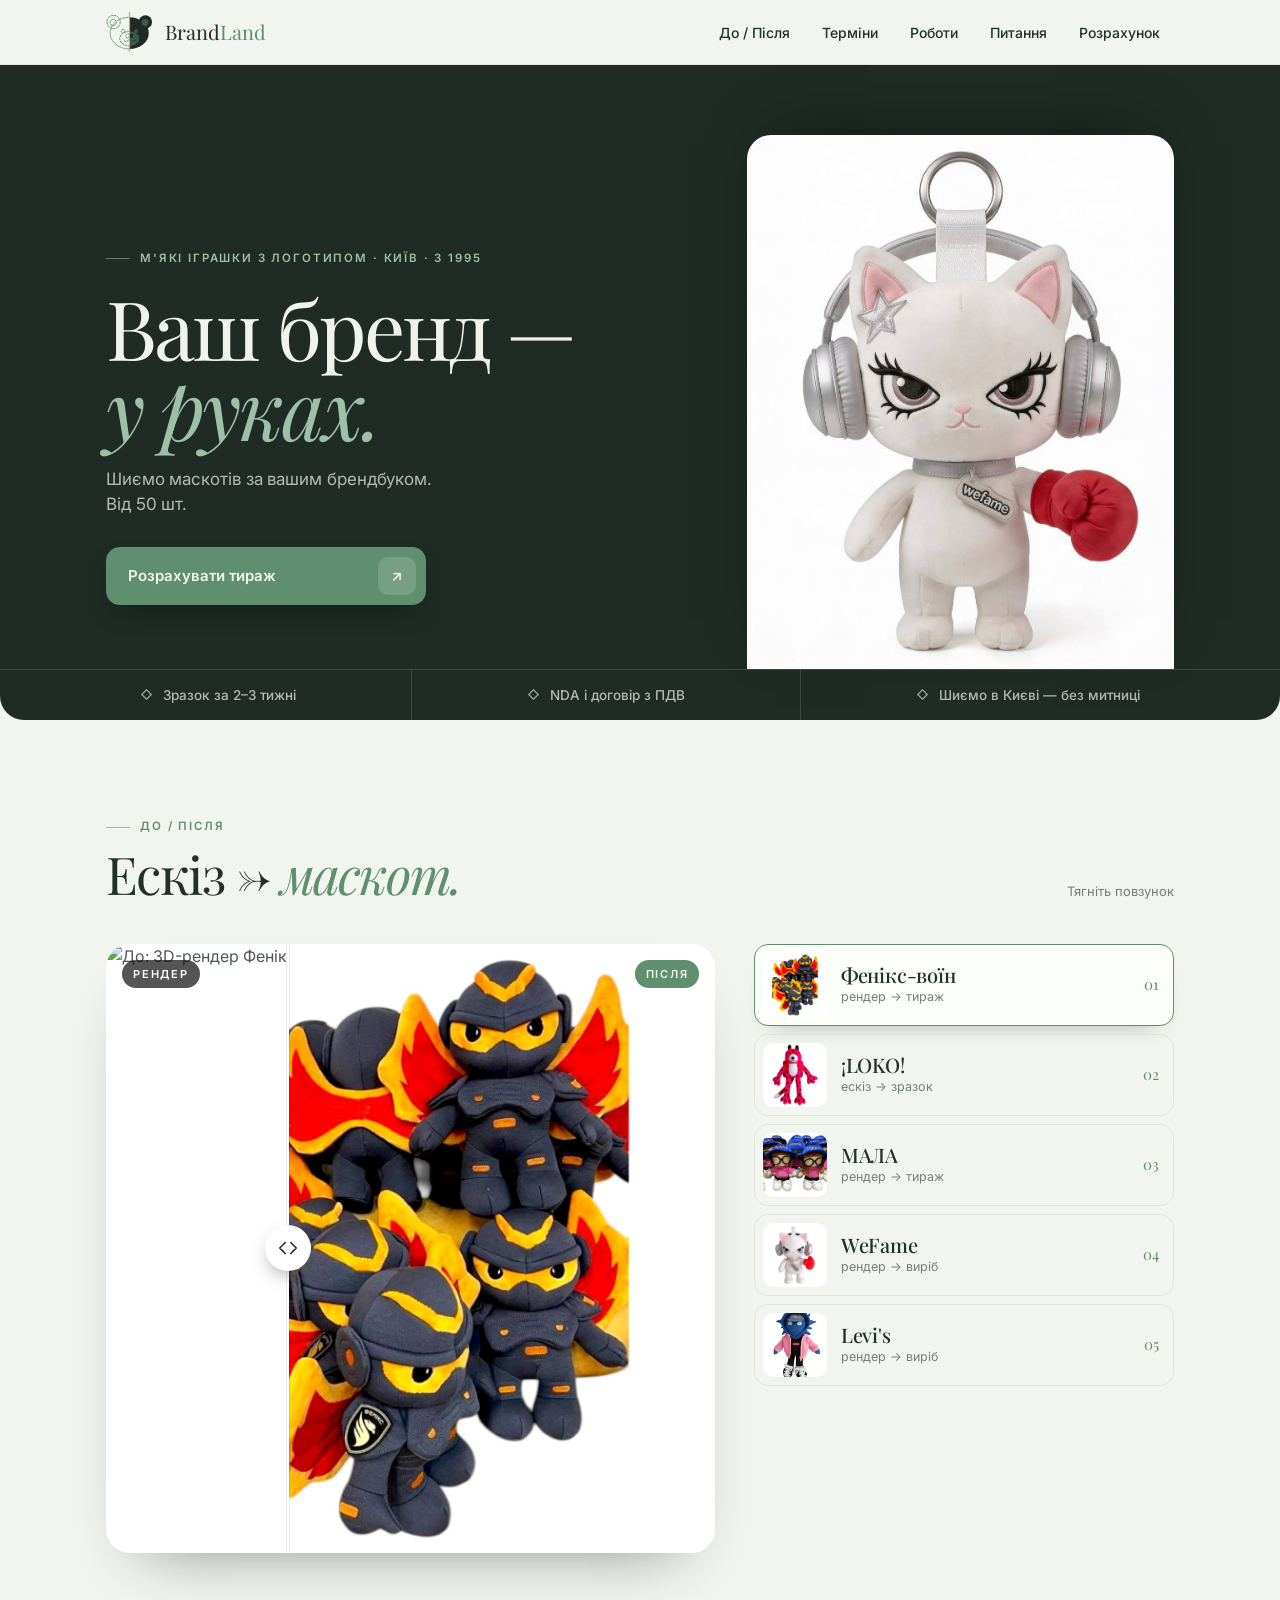
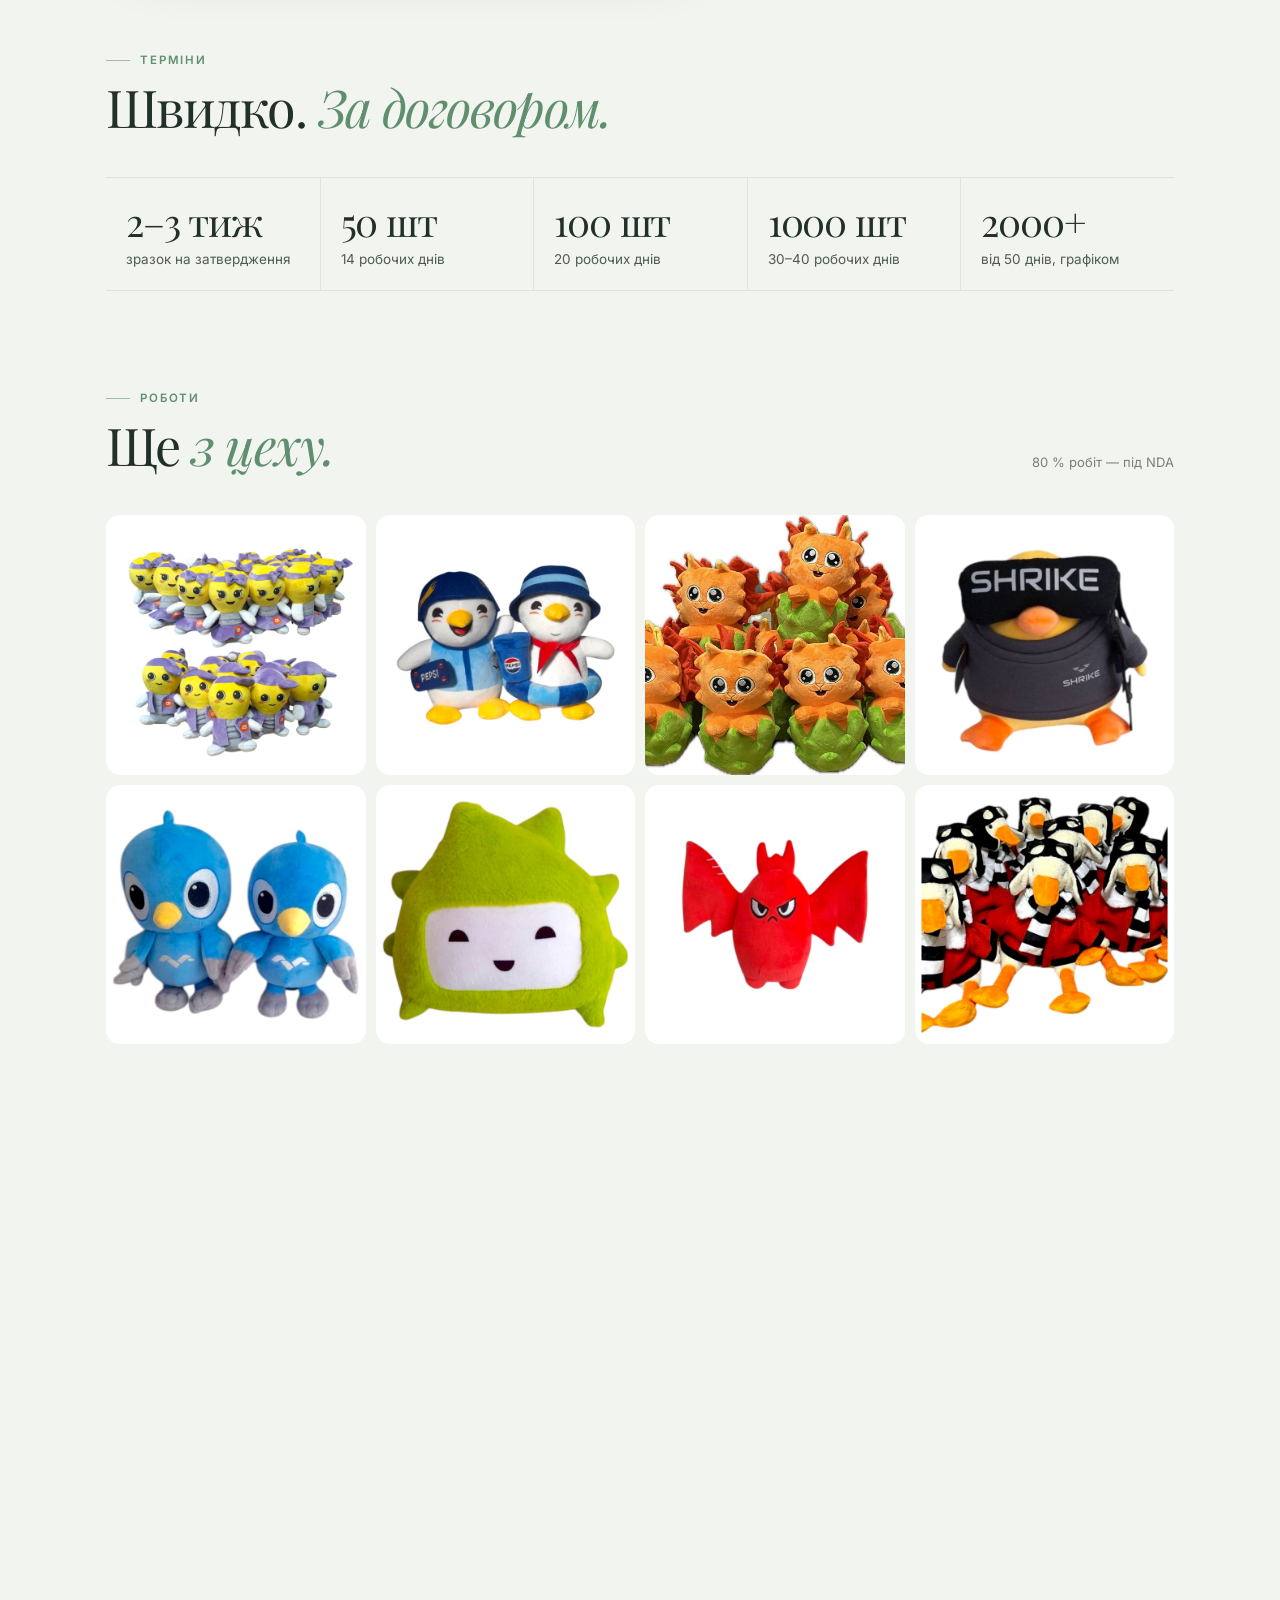
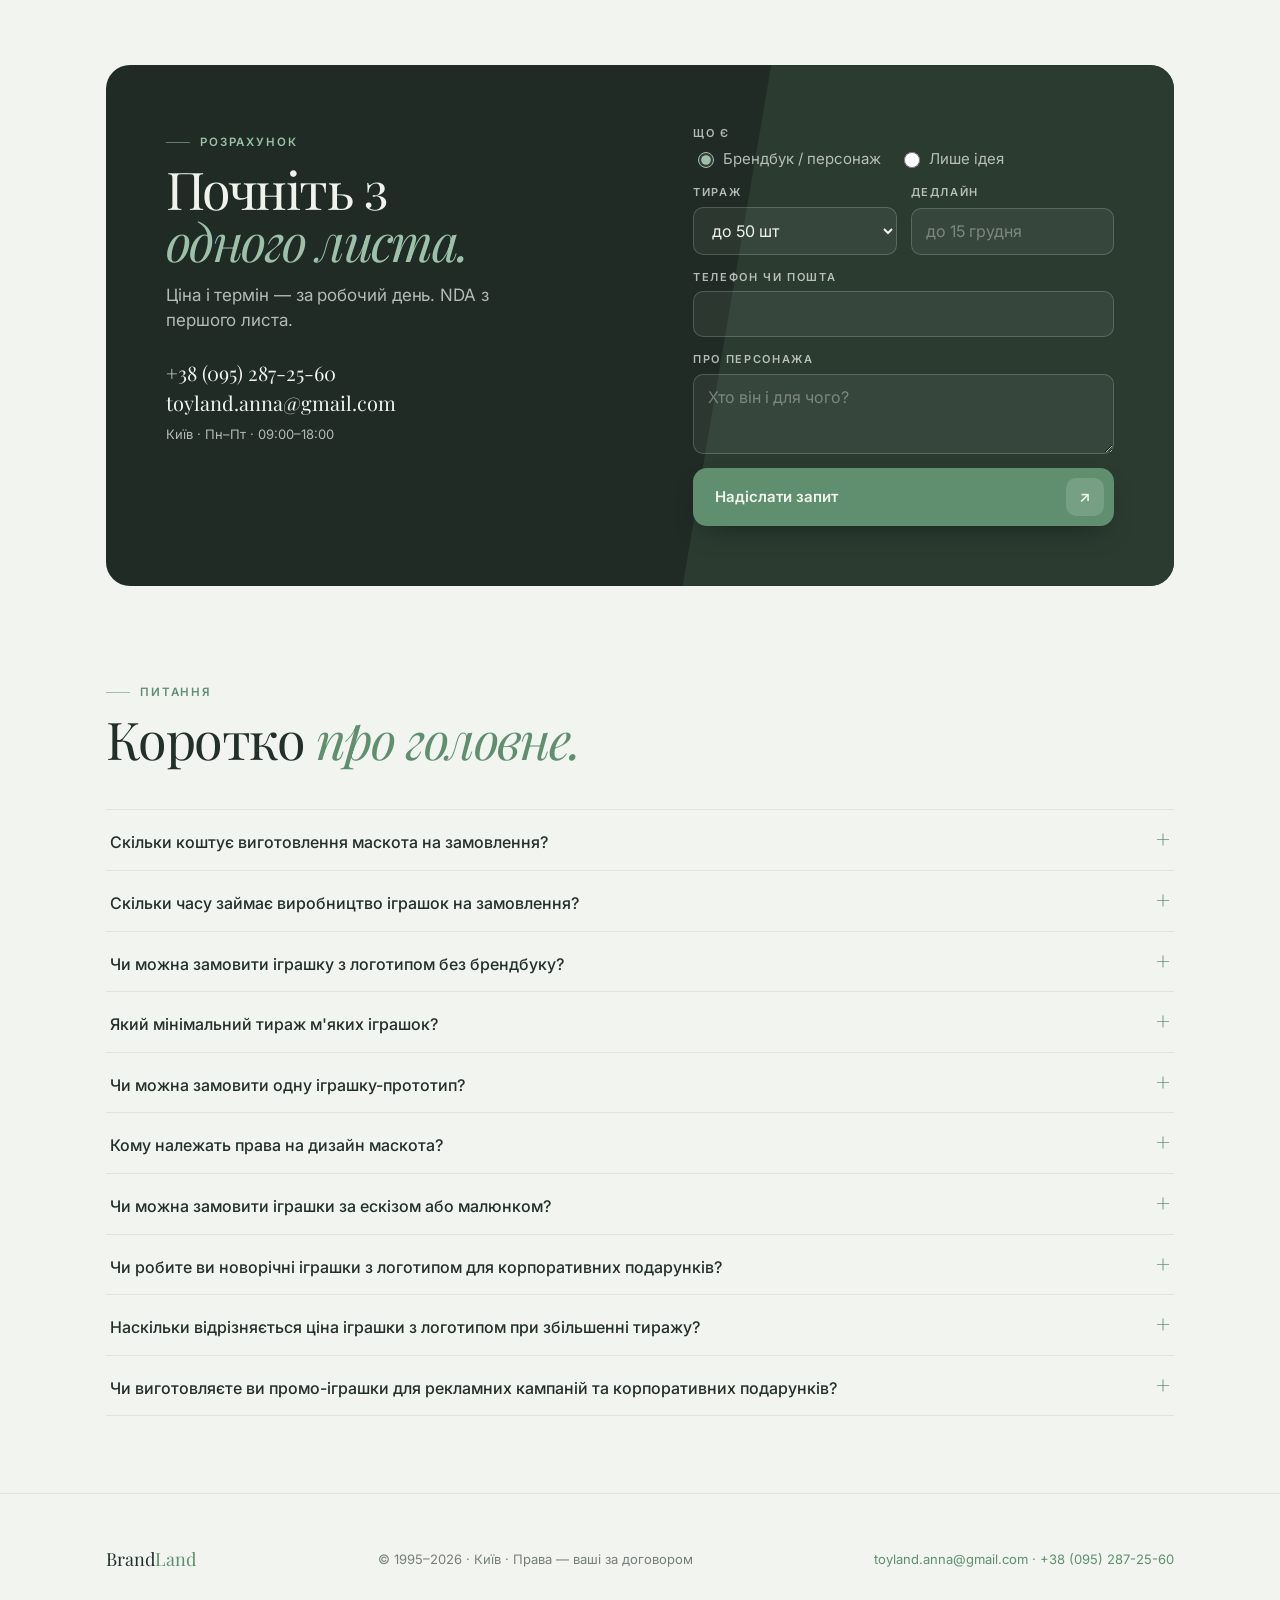
==== commit a11fd109: "Brand: new vector mark (sewing pattern → toy), favicon, header logo - images/brandland-mark.svg: bea" ====
--- a/index.html
+++ b/index.html
@@ -23,6 +23,9 @@
 <meta name="twitter:description" content="Виробництво в Києві з 1995: зразок 2–3 тижні, партія 50 шт — 14 днів.">
 <meta name="twitter:image" content="https://brandland.com.ua/images/wefamecat.jpg">
 <meta name="theme-color" content="#1F2B24">
+<link rel="icon" href="/images/favicon.svg" type="image/svg+xml">
+<link rel="icon" href="/images/favicon.ico" sizes="any">
+<link rel="apple-touch-icon" href="/images/apple-touch-icon.png">
 <link rel="preconnect" href="https://fonts.googleapis.com">
 <link rel="preconnect" href="https://fonts.gstatic.com" crossorigin>
 <link href="https://fonts.googleapis.com/css2?family=Playfair+Display:ital,wght@0,400;0,500;0,600;1,400;1,500&family=Inter:wght@400;500;600&display=swap" rel="stylesheet">
@@ -82,8 +85,8 @@
 .hdr{position:sticky;top:0;z-index:100;background:var(--page);border-bottom:1px solid var(--hairline);transition:background .45s ease,border-color .45s ease}
 .hdr__in{display:flex;align-items:center;justify-content:space-between;gap:24px;min-height:64px}
 .brand{display:flex;align-items:center;gap:12px;text-decoration:none}
-.brand__mark{width:36px;height:36px;border-radius:10px;display:grid;place-items:center;background:var(--panel);box-shadow:0 4px 12px -6px rgba(0,0,0,.4);transition:background .45s ease}
-.brand__mark svg{width:18px;height:18px}
+.brand__mark{display:block;flex:none;width:47px;height:40px}
+.brand__mark svg{display:block;width:100%;height:100%}
 .brand__name{font-family:var(--serif);font-size:20px;color:var(--ink);line-height:1.1;white-space:nowrap;transition:color .45s ease}
 .brand__name i{font-style:normal;color:var(--accent)}
 .nav{display:flex;align-items:center;gap:4px}
@@ -256,7 +259,7 @@
   "@type": ["Organization","LocalBusiness"],
   "name": "BrandLand",
   "url": "https://brandland.com.ua/",
-  "logo": "https://brandland.com.ua/images/wefamecat.jpg",
+  "logo": "https://brandland.com.ua/images/brandland-logo-512.png",
   "description": "Виробництво м'яких іграшок на замовлення: корпоративні маскоти, іграшки з логотипом, плюшеві талісмани для брендів. Київ, з 1995 року.",
   "foundingDate": "1995",
   "email": "toyland.anna@gmail.com",
@@ -303,8 +306,35 @@
   <div class="wrap hdr__in">
     <a class="brand" href="#top" aria-label="BrandLand — на головну">
       <span class="brand__mark" aria-hidden="true">
-        <svg viewBox="0 0 22 22" fill="none"><path d="M11 3 C 5.5 9, 5.5 13, 11 19 C 16.5 13, 16.5 9, 11 3 Z" stroke="#C9A470" stroke-width="1.3"/><circle cx="11" cy="11" r="2" fill="#C9A470"/></svg>
-      </span>
+      <svg viewBox="-280 -240 560 480">
+<defs>
+<clipPath id="bl-L"><rect x="-400" y="-400" width="400" height="800"/></clipPath>
+<clipPath id="bl-R"><rect x="0" y="-400" width="400" height="800"/></clipPath>
+<clipPath id="bl-ear"><circle cx="191" cy="-133" r="80"/></clipPath>
+</defs>
+<g transform="translate(0 13.25)">
+<g clip-path="url(#bl-L)" fill="none" stroke="#5F8F6E" stroke-width="11" stroke-dasharray="22 16" stroke-linecap="round" stroke-linejoin="round">
+<ellipse cx="0" cy="0" rx="232" ry="190"/>
+<circle cx="-191" cy="-133" r="80"/>
+<circle cx="-196" cy="-128" r="38"/>
+<ellipse cx="0" cy="67" rx="117" ry="87"/>
+<circle cx="-78" cy="-23" r="22"/>
+<ellipse cx="-22" cy="33" rx="22" ry="28"/>
+<path d="M-8 80Q-38 112-68 90"/>
+</g>
+<g clip-path="url(#bl-R)">
+<ellipse cx="0" cy="0" rx="232" ry="190" fill="#1F2B24"/>
+<circle cx="191" cy="-133" r="80" fill="#1F2B24"/>
+<circle cx="186" cy="-127" r="41" fill="#3E5A4B" clip-path="url(#bl-ear)"/>
+<ellipse cx="0" cy="67" rx="117" ry="87" fill="#3E5A4B"/>
+<circle cx="78" cy="-23" r="22" fill="#3E5A4B"/>
+<ellipse cx="22" cy="33" rx="22" ry="28" fill="#1F2B24"/>
+<path d="M8 80Q38 112 68 90" fill="none" stroke="#1F2B24" stroke-width="7" stroke-linecap="round"/>
+</g>
+<line x1="0" y1="-250" x2="0" y2="223.5" stroke="#C9A470" stroke-width="14" stroke-linecap="round"/>
+</g>
+      </svg>
+    </span>
       <span class="brand__name">Brand<i>Land</i></span>
     </a>
     <button class="burger" id="burger" aria-expanded="false" aria-controls="nav" aria-label="Меню">
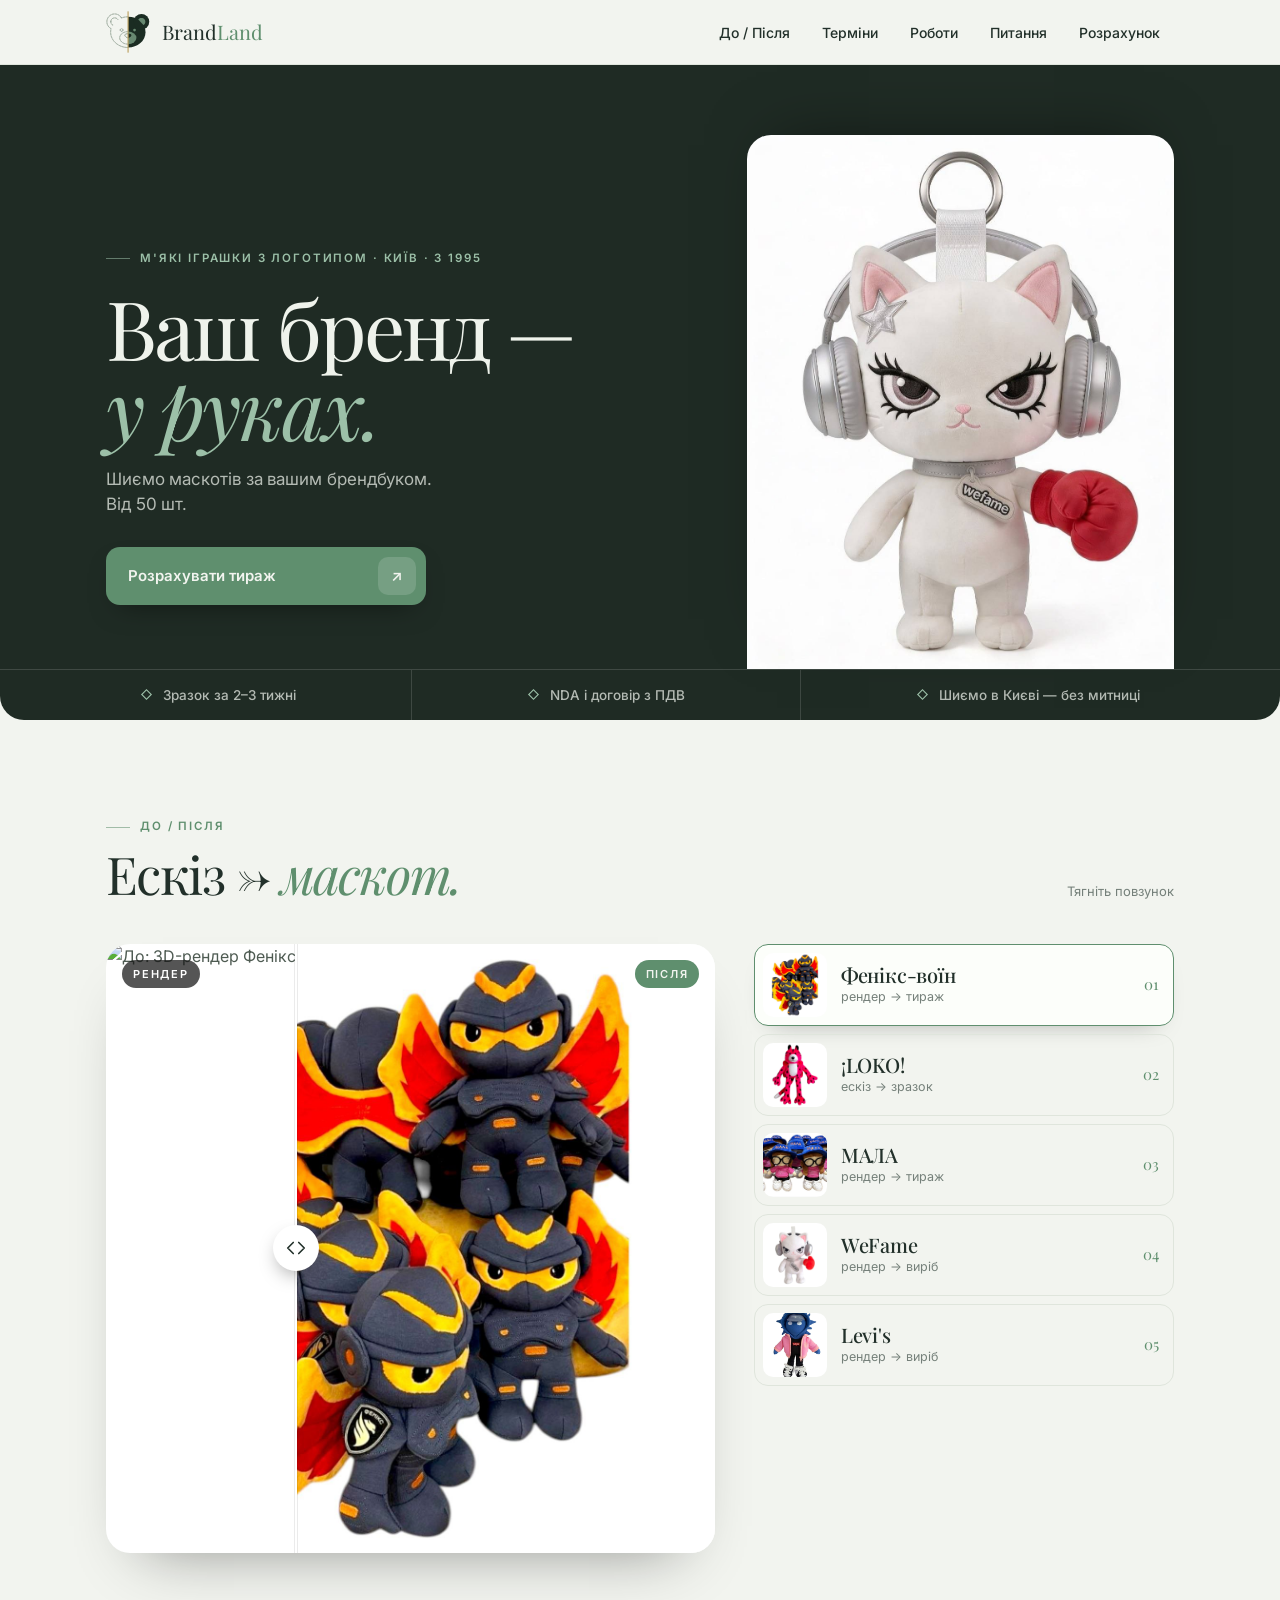
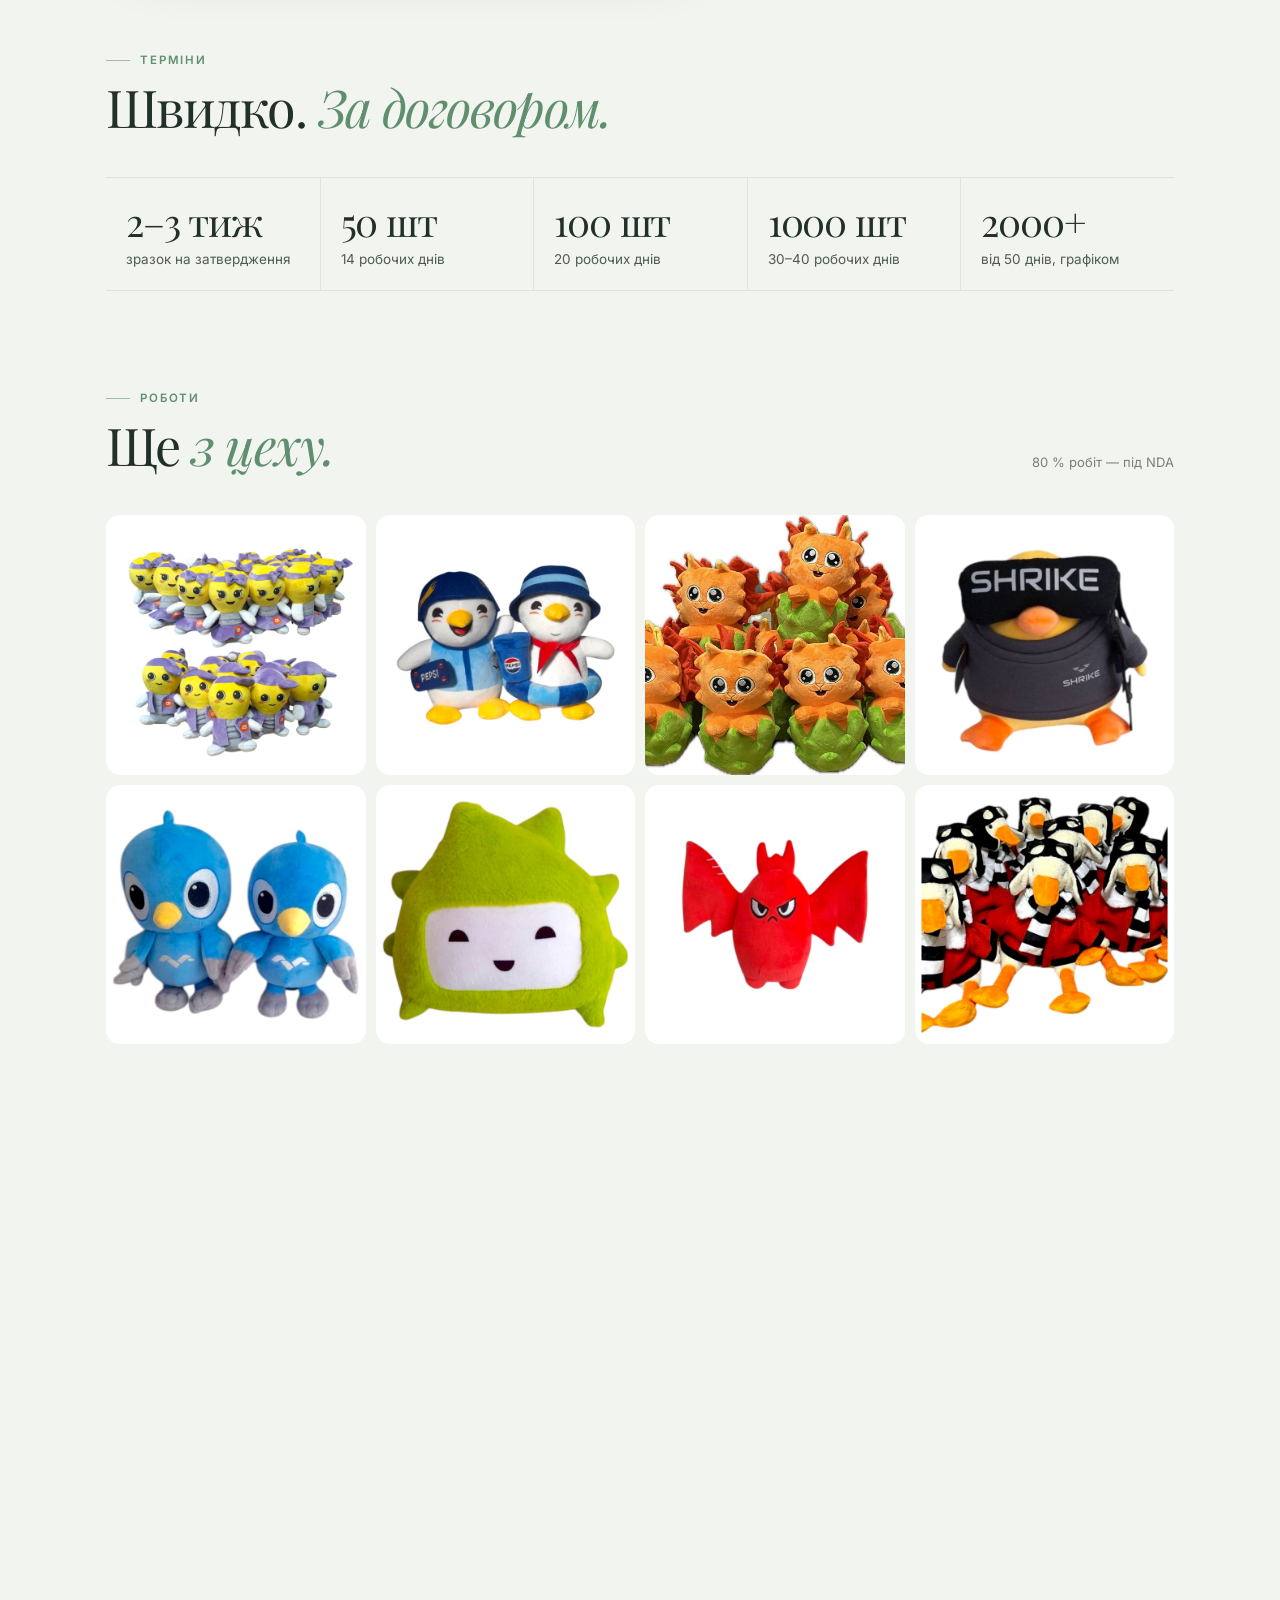
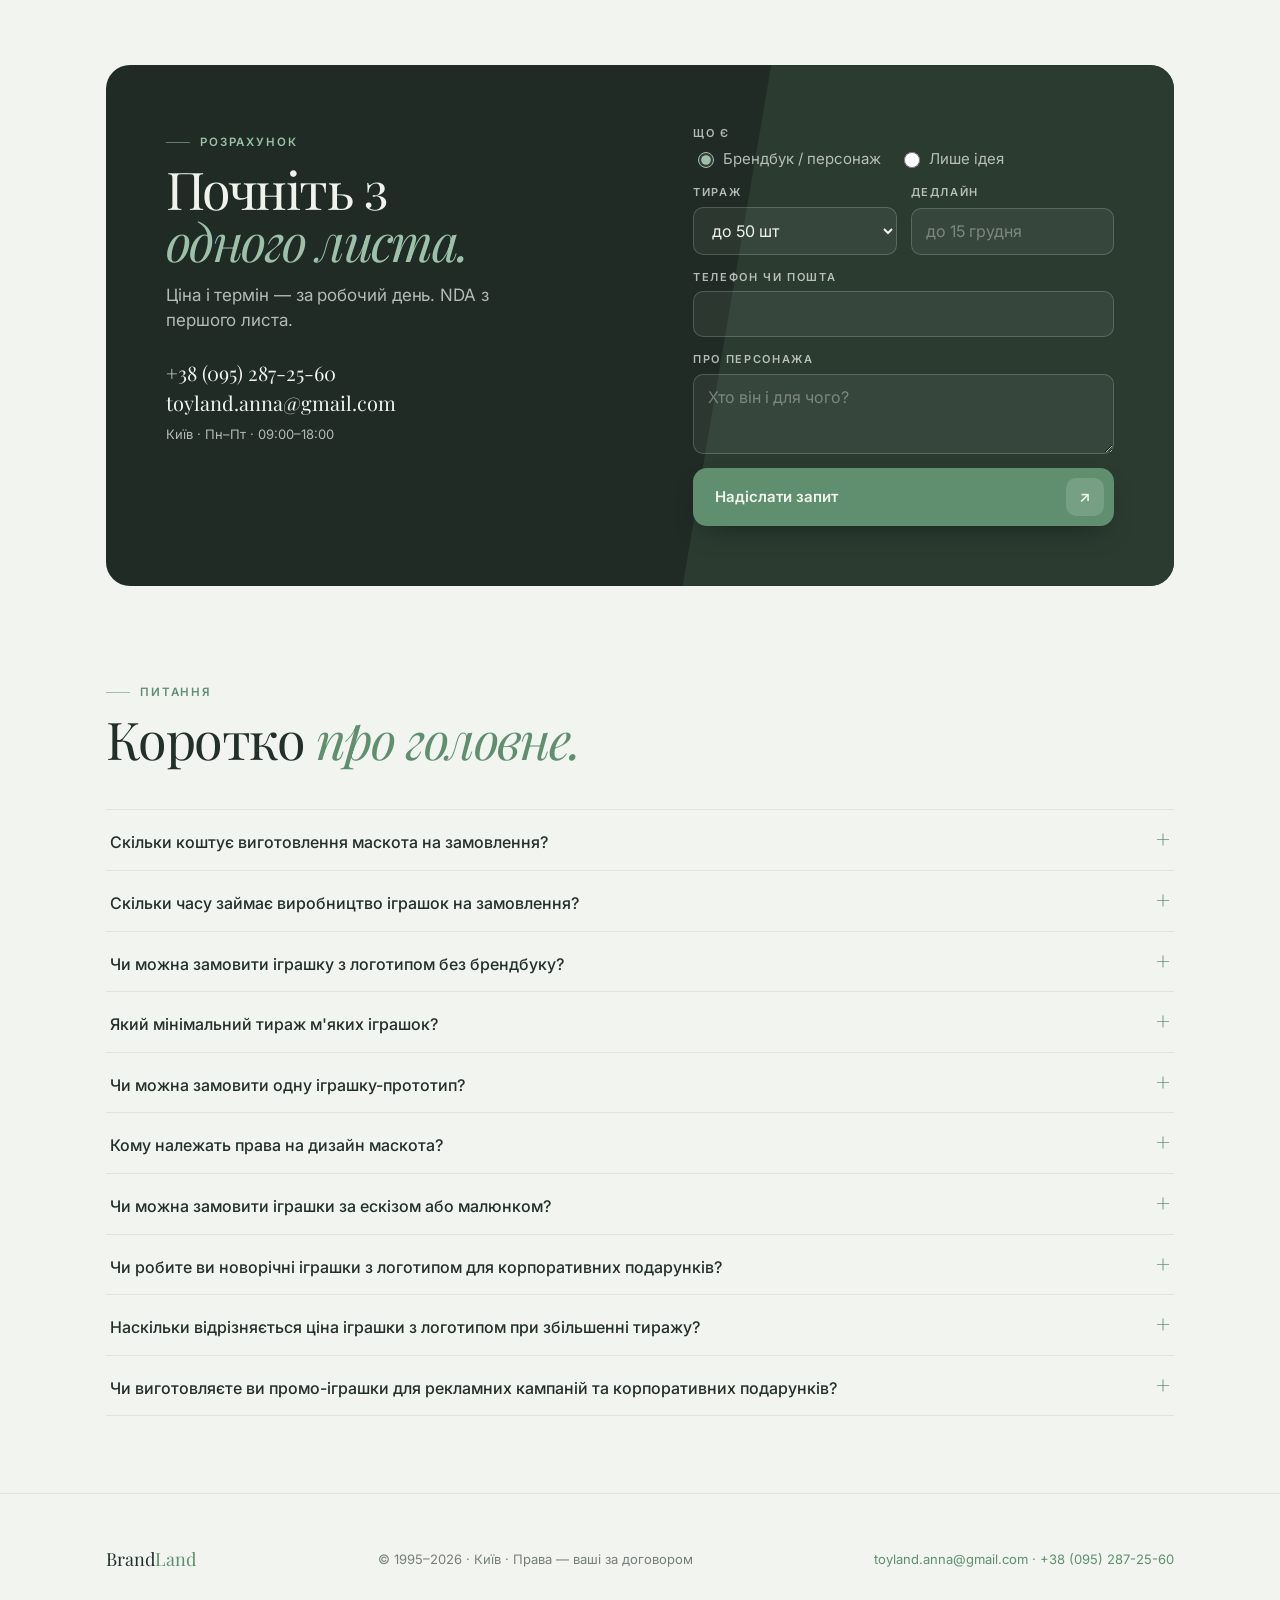
==== commit dc43e775: "Brand: redraw final logo as vector, update header mark and favicons - brand/: vector lockup (mark + " ====
--- a/index.html
+++ b/index.html
@@ -85,7 +85,7 @@
 .hdr{position:sticky;top:0;z-index:100;background:var(--page);border-bottom:1px solid var(--hairline);transition:background .45s ease,border-color .45s ease}
 .hdr__in{display:flex;align-items:center;justify-content:space-between;gap:24px;min-height:64px}
 .brand{display:flex;align-items:center;gap:12px;text-decoration:none}
-.brand__mark{display:block;flex:none;width:47px;height:40px}
+.brand__mark{display:block;flex:none;width:44px;height:42px}
 .brand__mark svg{display:block;width:100%;height:100%}
 .brand__name{font-family:var(--serif);font-size:20px;color:var(--ink);line-height:1.1;white-space:nowrap;transition:color .45s ease}
 .brand__name i{font-style:normal;color:var(--accent)}
@@ -306,34 +306,7 @@
   <div class="wrap hdr__in">
     <a class="brand" href="#top" aria-label="BrandLand — на головну">
       <span class="brand__mark" aria-hidden="true">
-      <svg viewBox="-280 -240 560 480">
-<defs>
-<clipPath id="bl-L"><rect x="-400" y="-400" width="400" height="800"/></clipPath>
-<clipPath id="bl-R"><rect x="0" y="-400" width="400" height="800"/></clipPath>
-<clipPath id="bl-ear"><circle cx="191" cy="-133" r="80"/></clipPath>
-</defs>
-<g transform="translate(0 13.25)">
-<g clip-path="url(#bl-L)" fill="none" stroke="#5F8F6E" stroke-width="11" stroke-dasharray="22 16" stroke-linecap="round" stroke-linejoin="round">
-<ellipse cx="0" cy="0" rx="232" ry="190"/>
-<circle cx="-191" cy="-133" r="80"/>
-<circle cx="-196" cy="-128" r="38"/>
-<ellipse cx="0" cy="67" rx="117" ry="87"/>
-<circle cx="-78" cy="-23" r="22"/>
-<ellipse cx="-22" cy="33" rx="22" ry="28"/>
-<path d="M-8 80Q-38 112-68 90"/>
-</g>
-<g clip-path="url(#bl-R)">
-<ellipse cx="0" cy="0" rx="232" ry="190" fill="#1F2B24"/>
-<circle cx="191" cy="-133" r="80" fill="#1F2B24"/>
-<circle cx="186" cy="-127" r="41" fill="#3E5A4B" clip-path="url(#bl-ear)"/>
-<ellipse cx="0" cy="67" rx="117" ry="87" fill="#3E5A4B"/>
-<circle cx="78" cy="-23" r="22" fill="#3E5A4B"/>
-<ellipse cx="22" cy="33" rx="22" ry="28" fill="#1F2B24"/>
-<path d="M8 80Q38 112 68 90" fill="none" stroke="#1F2B24" stroke-width="7" stroke-linecap="round"/>
-</g>
-<line x1="0" y1="-250" x2="0" y2="223.5" stroke="#C9A470" stroke-width="14" stroke-linecap="round"/>
-</g>
-      </svg>
+      <svg viewBox="190 268 602 580"><defs><clipPath id="bl-r"><rect x="492" y="0" width="600" height="2000"/></clipPath></defs><path d="M400,362.4 399.1,360.9 398.2,359.4 397.3,357.9 396.3,356.4 395.3,355 394.3,353.5 393.2,352.1 392.2,350.7 391.1,349.3 390,347.9 388.9,346.6 387.7,345.3 386.6,344 385.4,342.7 384.2,341.4 382.9,340.1 381.7,338.9 380.4,337.7 379.1,336.5 377.8,335.3 376.5,334.2 375.1,333 373.7,331.9 372.4,330.9 370.9,329.8 369.5,328.8 368.1,327.8 366.6,326.8 365.2,325.8 363.7,324.9 362.2,323.9 360.7,323.1 359.1,322.2 357.6,321.3 356,320.5 354.5,319.7 352.9,319 351.3,318.2 349.7,317.5 348.1,316.8 346.4,316.2 344.8,315.5 343.1,314.9 341.5,314.4 339.8,313.8 338.1,313.3 336.4,312.8 334.7,312.3 333,311.9 331.3,311.5 329.6,311.1 327.9,310.7 326.2,310.4 324.4,310.1 322.7,309.8 321,309.6 319.2,309.4 317.5,309.2 315.7,309 314,308.9 312.2,308.8 310.4,308.7 308.7,308.7 306.9,308.7 305.2,308.7 303.4,308.7 301.7,308.8 299.9,308.9 298.1,309 296.4,309.2 294.6,309.4 292.9,309.6 291.2,309.8 289.4,310.1 287.7,310.4 286,310.7 284.2,311.1 282.5,311.5 280.8,311.9 279.1,312.3 277.4,312.8 275.7,313.3 274.1,313.8 272.4,314.4 270.7,314.9 269.1,315.5 267.4,316.2 265.8,316.8 264.2,317.5 262.6,318.2 261,319 259.4,319.7 257.8,320.5 256.3,321.3 254.7,322.2 253.2,323.1 251.7,323.9 250.2,324.9 248.7,325.8 247.2,326.8 245.8,327.8 244.3,328.8 242.9,329.8 241.5,330.9 240.1,331.9 238.8,333 237.4,334.2 236.1,335.3 234.8,336.5 233.5,337.7 232.2,338.9 230.9,340.1 229.7,341.4 228.5,342.7 227.3,344 226.1,345.3 225,346.6 223.9,347.9 222.8,349.3 221.7,350.7 220.6,352.1 219.6,353.5 218.6,355 217.6,356.4 216.6,357.9 215.7,359.4 214.8,360.9 213.9,362.4 213,363.9 212.2,365.5 211.3,367 210.5,368.6 209.8,370.2 209,371.8 208.3,373.4 207.6,375 207,376.6 206.4,378.3 205.7,379.9 205.2,381.6 204.6,383.2 204.1,384.9 203.6,386.6 203.1,388.3 202.7,390 202.3,391.7 201.9,393.4 201.5,395.2 201.2,396.9 200.9,398.6 200.6,400.4 200.4,402.1 200.2,403.8 200,405.6 199.8,407.3 199.7,409.1 199.6,410.8 199.5,412.6 199.5,414.4 199.5,416.1 199.5,417.9 199.5,419.6 199.6,421.4 199.7,423.2 199.8,424.9 200,426.7 200.2,428.4 200.4,430.1 200.6,431.9 200.9,433.6 201.2,435.4 201.5,437.1 201.9,438.8 202.3,440.5 202.7,442.2 203.1,443.9 203.6,445.6 204.1,447.3 204.6,449 205.2,450.7 205.7,452.3 206.4,454 207,455.6 207.6,457.2 208.3,458.9 209,460.5 209.8,462.1 210.5,463.7 211.3,465.2 212.2,466.8 213,468.3 213.9,469.9 214.8,471.4 215.7,472.9 216.6,474.4 217.6,475.8 218.6,477.3 219.6,478.7 220.6,480.1 221.7,481.5 222.8,482.9 223.9,484.3 225,485.6 226.1,487 227.3,488.3 228.5,489.6 229.7,490.9 230.9,492.1 232.2,493.3 233.5,494.6 234.8,495.8 236.1,496.9 237.4,498.1 238.8,499.2 240.1,500.3 241.5,501.4 242.9,502.4 244.3,503.5 245.8,504.5 247.2,505.5 248.7,506.4 250.2,507.4 251.7,508.3 253.2,509.2 254.7,510.1 256.3,510.9 257.6,511.6 257.5,512.1 256.6,515.5 255.8,518.9 255.1,522.3 254.4,525.7 253.8,529.1 253.3,532.6 252.8,536 252.4,539.5 252,542.9 251.7,546.4 251.5,549.8 251.3,553.3 251.2,556.8 251.2,560.2 251.2,563.7 251.3,567.2 251.5,570.7 251.7,574.1 252,577.6 252.4,581 252.8,584.5 253.3,587.9 253.8,591.4 254.4,594.8 255.1,598.2 255.8,601.6 256.6,605 257.5,608.4 258.4,611.8 259.4,615.1 260.5,618.5 261.6,621.8 262.8,625.1 264,628.4 265.3,631.7 266.6,634.9 268.1,638.2 269.5,641.4 271.1,644.6 272.7,647.8 274.3,650.9 276,654 277.8,657.1 279.6,660.2 281.5,663.2 283.5,666.3 285.5,669.3 287.5,672.2 289.6,675.1 291.8,678 294,680.9 296.3,683.8 298.6,686.6 301,689.3 303.4,692.1 305.9,694.8 308.4,697.4 311,700 313.6,702.6 316.3,705.2 319,707.7 321.7,710.2 324.5,712.6 327.4,715 330.3,717.4 333.2,719.7 336.2,721.9 339.2,724.1 342.3,726.3 345.4,728.5 348.6,730.6 351.7,732.6 355,734.6 358.2,736.5 361.5,738.4 364.8,740.3 368.2,742.1 371.6,743.9 375,745.6 378.5,747.2 382,748.8 385.5,750.4 389,751.9 392.6,753.4 396.2,754.8 399.9,756.1 403.5,757.4 407.2,758.7 410.9,759.9 414.6,761 418.3,762.1 422.1,763.1 425.9,764.1 429.7,765.1 433.5,765.9 437.3,766.7 441.2,767.5 445,768.2 448.9,768.9 452.8,769.4 456.7,770 460.6,770.5 464.5,770.9 468.4,771.3 472.3,771.6 476.3,771.8 480.2,772 484.1,772.2 488,772.2M488,348.3 484.1,348.3 480.2,348.5 476.3,348.7 472.3,348.9 468.4,349.2 464.5,349.6 460.6,350 456.7,350.5 452.8,351.1 448.9,351.6 445,352.3 441.2,353 437.3,353.8 433.5,354.6 429.7,355.4 425.9,356.4 422.1,357.4 418.3,358.4 414.6,359.5 410.9,360.6 407.2,361.8 403.5,363.1 400.9,364 400.9,363.9 400,362.4M492,552.4 490.1,552.4 488.2,552.5 486.3,552.5 484.5,552.6 482.6,552.7 480.7,552.8 478.8,553 476.9,553.2 475.1,553.4 473.2,553.6 471.3,553.8 469.5,554.1 467.6,554.4 465.8,554.7 464,555 462.1,555.4 460.3,555.8 458.5,556.2 456.7,556.6 454.9,557 453.1,557.5 451.4,558 449.6,558.5 447.8,559 446.1,559.6 444.4,560.1 442.7,560.7 441,561.4 439.3,562 437.6,562.6 435.9,563.3 434.3,564 432.7,564.7 431.1,565.5 429.5,566.2 427.9,567 426.3,567.8 424.8,568.6 423.3,569.5 421.8,570.3 420.3,571.2 418.8,572.1 417.4,573 415.9,573.9 414.5,574.9 413.1,575.8 411.8,576.8 410.4,577.8 409.1,578.8 407.8,579.8 406.5,580.9 405.2,581.9 404,583 402.8,584.1 401.6,585.2 400.5,586.3 399.3,587.4 398.2,588.6 397.1,589.7 396.1,590.9 395,592.1 394,593.3 393,594.5 392.1,595.7 391.1,596.9 390.2,598.2 389.4,599.4 388.5,600.7 387.7,602 386.9,603.3 386.1,604.6 385.4,605.9 384.7,607.2 384,608.5 383.4,609.8 382.7,611.2 382.1,612.5 381.6,613.9 381,615.2 380.5,616.6 380.1,618 379.6,619.3 379.2,620.7 378.8,622.1 378.5,623.5 378.2,624.9 377.9,626.3 377.6,627.7 377.4,629.1 377.2,630.5 377,631.9 376.9,633.3 376.8,634.8 376.7,636.2 376.6,637.6 376.6,639 376.6,640.4 376.7,641.8 376.8,643.2 376.9,644.7 377,646.1 377.2,647.5 377.4,648.9 377.6,650.3 377.9,651.7 378.2,653.1 378.5,654.5 378.8,655.9 379.2,657.3 379.6,658.7 380.1,660 380.5,661.4 381,662.8 381.6,664.1 382.1,665.5 382.7,666.8 383.4,668.2 384,669.5 384.7,670.8 385.4,672.1 386.1,673.4 386.9,674.7 387.7,676 388.5,677.3 389.4,678.6 390.2,679.8 391.1,681.1 392.1,682.3 393,683.5 394,684.7 395,685.9 396.1,687.1 397.1,688.3 398.2,689.4 399.3,690.6 400.5,691.7 401.6,692.8 402.8,693.9 404,695 405.2,696.1 406.5,697.1 407.8,698.2 409.1,699.2 410.4,700.2 411.8,701.2 413.1,702.2 414.5,703.1 415.9,704.1 417.4,705 418.8,705.9 420.3,706.8 421.8,707.7 423.3,708.5 424.8,709.4 426.3,710.2 427.9,711 429.5,711.8 431.1,712.5 432.7,713.3 434.3,714 435.9,714.7 437.6,715.4 439.3,716 441,716.6 442.7,717.3 444.4,717.9 446.1,718.4 447.8,719 449.6,719.5 451.4,720 453.1,720.5 454.9,721 456.7,721.4 458.5,721.8 460.3,722.2 462.1,722.6 464,723 465.8,723.3 467.6,723.6 469.5,723.9 471.3,724.2 473.2,724.4 475.1,724.6 476.9,724.8 478.8,725 480.7,725.2 482.6,725.3 484.5,725.4 486.3,725.5 488.2,725.5 490.1,725.6 492,725.6M421.3,530.8 421.3,530.2 421.3,529.5 421.2,528.9 421.2,528.3 421.1,527.7 421,527.1 420.8,526.5 420.7,525.9 420.5,525.3 420.3,524.8 420.1,524.2 419.9,523.6 419.6,523 419.4,522.5 419.1,521.9 418.8,521.4 418.5,520.9 418.2,520.4 417.8,519.9 417.4,519.4 417.1,518.9 416.7,518.4 416.3,518 415.8,517.5 415.4,517.1 414.9,516.7 414.5,516.3 414,515.9 413.5,515.6 413,515.2 412.5,514.9 412,514.6 411.4,514.3 410.9,514 410.3,513.7 409.8,513.5 409.2,513.3 408.6,513 408,512.9 407.4,512.7 406.8,512.5 406.2,512.4 405.6,512.3 405,512.2 404.4,512.1 403.8,512.1 403.2,512.1 402.6,512.1 402,512.1 401.4,512.1 400.8,512.1 400.1,512.2 399.5,512.3 398.9,512.4 398.3,512.5 397.7,512.7 397.2,512.9 396.6,513 396,513.3 395.4,513.5 394.9,513.7 394.3,514 393.8,514.3 393.2,514.6 392.7,514.9 392.2,515.2 391.7,515.6 391.2,515.9 390.7,516.3 390.2,516.7 389.8,517.1 389.4,517.5 388.9,518 388.5,518.4 388.1,518.9 387.7,519.4 387.4,519.9 387,520.4 386.7,520.9 386.4,521.4 386.1,521.9 385.8,522.5 385.5,523 385.3,523.6 385.1,524.2 384.9,524.8 384.7,525.3 384.5,525.9 384.4,526.5 384.2,527.1 384.1,527.7 384,528.3 384,528.9 383.9,529.5 383.9,530.2 383.9,530.8 383.9,531.4 383.9,532 384,532.6 384,533.2 384.1,533.8 384.2,534.4 384.4,535 384.5,535.6 384.7,536.2 384.9,536.8 385.1,537.4 385.3,537.9 385.5,538.5 385.8,539.1 386.1,539.6 386.4,540.1 386.7,540.7 387,541.2 387.4,541.7 387.7,542.2 388.1,542.6 388.5,543.1 388.9,543.6 389.4,544 389.8,544.4 390.2,544.8 390.7,545.2 391.2,545.6 391.7,546 392.2,546.3 392.7,546.7 393.2,547 393.8,547.3 394.3,547.6 394.9,547.8 395.4,548.1 396,548.3 396.6,548.5 397.2,548.7 397.7,548.9 398.3,549 398.9,549.1 399.5,549.2 400.1,549.3 400.8,549.4 401.4,549.5 402,549.5 402.6,549.5 403.2,549.5 403.8,549.5 404.4,549.4 405,549.3 405.6,549.2 406.2,549.1 406.8,549 407.4,548.9 408,548.7 408.6,548.5 409.2,548.3 409.8,548.1 410.3,547.8 410.9,547.6 411.4,547.3 412,547 412.5,546.7 413,546.3 413.5,546 414,545.6 414.5,545.2 414.9,544.8 415.4,544.4 415.8,544 416.3,543.6 416.7,543.1 417.1,542.6 417.4,542.2 417.8,541.7 418.2,541.2 418.5,540.7 418.8,540.1 419.1,539.6 419.4,539.1 419.6,538.5 419.9,537.9 420.1,537.4 420.3,536.8 420.5,536.2 420.7,535.6 420.8,535 421,534.4 421.1,533.8 421.2,533.2 421.2,532.6 421.3,532 421.3,531.4 421.3,530.8M492,637 482,637 463,627 452,616 447,605 447,598 454,589 462,585 492,581.2M253.8,416.5 253.8,415.2 253.9,413.9 253.9,412.6 254,411.3 254.2,410 254.4,408.7 254.6,407.4 254.8,406.1 255.1,404.8 255.4,403.5 255.7,402.3 256.1,401 256.5,399.8 256.9,398.5 257.4,397.3 257.9,396.1 258.4,394.9 258.9,393.7 259.5,392.5 260.1,391.3 260.7,390.2 261.4,389.1 262.1,387.9 262.8,386.8 263.5,385.8 264.3,384.7 265.1,383.7 265.9,382.6 266.8,381.6 267.6,380.6 268.5,379.7 269.4,378.7 270.4,377.8 271.3,376.9 272.3,376.1 273.3,375.2 274.3,374.4 275.4,373.6 276.4,372.8 277.5,372.1 278.6,371.4 279.7,370.7 280.9,370 282,369.4 283.2,368.8 284.4,368.2 285.5,367.7 286.7,367.2 288,366.7 289.2,366.2 290.4,365.8 291.7,365.4 292.9,365 294.2,364.7 295.5,364.4 296.8,364.1 298.1,363.9 299.3,363.7 300.6,363.5 301.9,363.4 303.3,363.3 304.6,363.2 305.9,363.1 307.2,363.1 308.5,363.1 309.8,363.2 311.1,363.3 312.4,363.4 313.7,363.5 315,363.7 316.3,363.9 317.6,364.1 318.9,364.4 320.2,364.7 321.4,365 322.7,365.4 323.9,365.8 325.2,366.2 326.4,366.7 327.6,367.2 328.8,367.7 330,368.2 331.2,368.8 332.4,369.4 333.5,370 334.6,370.7 335.8,371.4 336.8,372.1 337.9,372.8 339,373.6 340,374.4 341.1,375.2 342.1,376.1 343,376.9 344,377.8 344.9,378.7 345.9,379.7 346.7,380.6 347.6,381.6 348.5,382.6 349.3,383.7 350.1,384.7 350.8,385.8 351.5,386.7M279.8,462.3 279.7,462.3 278.6,461.6 277.5,460.9 276.4,460.2 275.4,459.4 274.3,458.6 273.3,457.8 272.3,456.9 271.3,456.1 270.4,455.2 269.4,454.3 268.5,453.3 267.6,452.4 266.8,451.4 265.9,450.4 265.1,449.4 264.3,448.3 263.5,447.3 262.8,446.2 262.1,445.1 261.4,444 260.7,442.8 260.1,441.7 259.5,440.5 258.9,439.3 258.4,438.1 257.9,436.9 257.4,435.7 256.9,434.5 256.5,433.3 256.1,432 255.7,430.7 255.4,429.5 255.1,428.2 254.8,426.9 254.6,425.6 254.4,424.3 254.2,423 254,421.7 253.9,420.4 253.9,419.1 253.8,417.8 253.8,416.5" fill="none" stroke="#768979" stroke-width="11" stroke-dasharray="26 16" stroke-linecap="round" stroke-linejoin="round"/><g clip-path="url(#bl-r)" fill="#1B2C22"><ellipse cx="492" cy="560.2" rx="240.8" ry="212"/><circle cx="677.1" cy="416.1" r="107.5"/><path fill="#678870" d="M730.2,415.2 730.1,413.9 730.1,412.6 730,411.3 729.8,410 729.6,408.7 729.4,407.4 729.2,406.1 728.9,404.8 728.6,403.5 728.3,402.3 727.9,401 727.5,399.8 727.1,398.5 726.6,397.3 726.1,396.1 725.6,394.9 725.1,393.7 724.5,392.5 723.9,391.3 723.3,390.2 722.6,389.1 721.9,387.9 721.2,386.8 720.5,385.8 719.7,384.7 718.9,383.7 718.1,382.6 717.2,381.6 716.4,380.6 715.5,379.7 714.6,378.7 713.6,377.8 712.7,376.9 711.7,376.1 710.7,375.2 709.7,374.4 708.6,373.6 707.6,372.8 706.5,372.1 705.4,371.4 704.3,370.7 703.1,370 702,369.4 700.8,368.8 699.6,368.2 698.5,367.7 697.3,367.2 696,366.7 694.8,366.2 693.6,365.8 692.3,365.4 691.1,365 689.8,364.7 688.5,364.4 687.2,364.1 685.9,363.9 684.7,363.7 683.4,363.5 682.1,363.4 680.7,363.3 679.4,363.2 678.1,363.1 676.8,363.1 675.5,363.1 674.2,363.2 672.9,363.3 671.6,363.4 670.3,363.5 669,363.7 667.7,363.9 666.4,364.1 665.1,364.4 663.8,364.7 662.6,365 661.3,365.4 660.1,365.8 658.8,366.2 657.6,366.7 656.4,367.2 655.2,367.7 654,368.2 652.8,368.8 651.6,369.4 650.5,370 649.4,370.7 648.2,371.4 647.2,372.1 646.1,372.8 645,373.6 644,374.4 642.9,375.2 641.9,376.1 641,376.9 640,377.8 639.1,378.7 638.1,379.7 637.3,380.6 636.4,381.6 635.5,382.6 634.7,383.7 633.9,384.7 633.2,385.8 632.8,386.3 704.6,462.1 705.4,461.6 706.5,460.9 707.6,460.2 708.6,459.4 709.7,458.6 710.7,457.8 711.7,456.9 712.7,456.1 713.6,455.2 714.6,454.3 715.5,453.3 716.4,452.4 717.2,451.4 718.1,450.4 718.9,449.4 719.7,448.3 720.5,447.3 721.2,446.2 721.9,445.1 722.6,444 723.3,442.8 723.9,441.7 724.5,440.5 725.1,439.3 725.6,438.1 726.1,436.9 726.6,435.7 727.1,434.5 727.5,433.3 727.9,432 728.3,430.7 728.6,429.5 728.9,428.2 729.2,426.9 729.4,425.6 729.6,424.3 729.8,423 730,421.7 730.1,420.4 730.1,419.1 730.2,417.8 730.2,416.5 730.2,415.2Z"/><circle fill="#678870" cx="581.4" cy="530.8" r="18.7"/><ellipse fill="#678870" cx="492" cy="639" rx="115.4" ry="86.6"/><path d="M490,581C484.7,589.7 488,627.7 490,637C492,646.3 496.8,638.7 502,637C507.2,635.3 516,630.5 521,627C526,623.5 529.3,619.7 532,616C534.7,612.3 536.2,608 537,605C537.8,602 538.2,600.7 537,598C535.8,595.3 532.5,591.2 530,589C527.5,586.8 528.7,586.3 522,585C515.3,583.7 495.3,572.3 490,581Z"/></g><rect x="484" y="273" width="16" height="570" fill="#BCA161"/></svg>
     </span>
       <span class="brand__name">Brand<i>Land</i></span>
     </a>
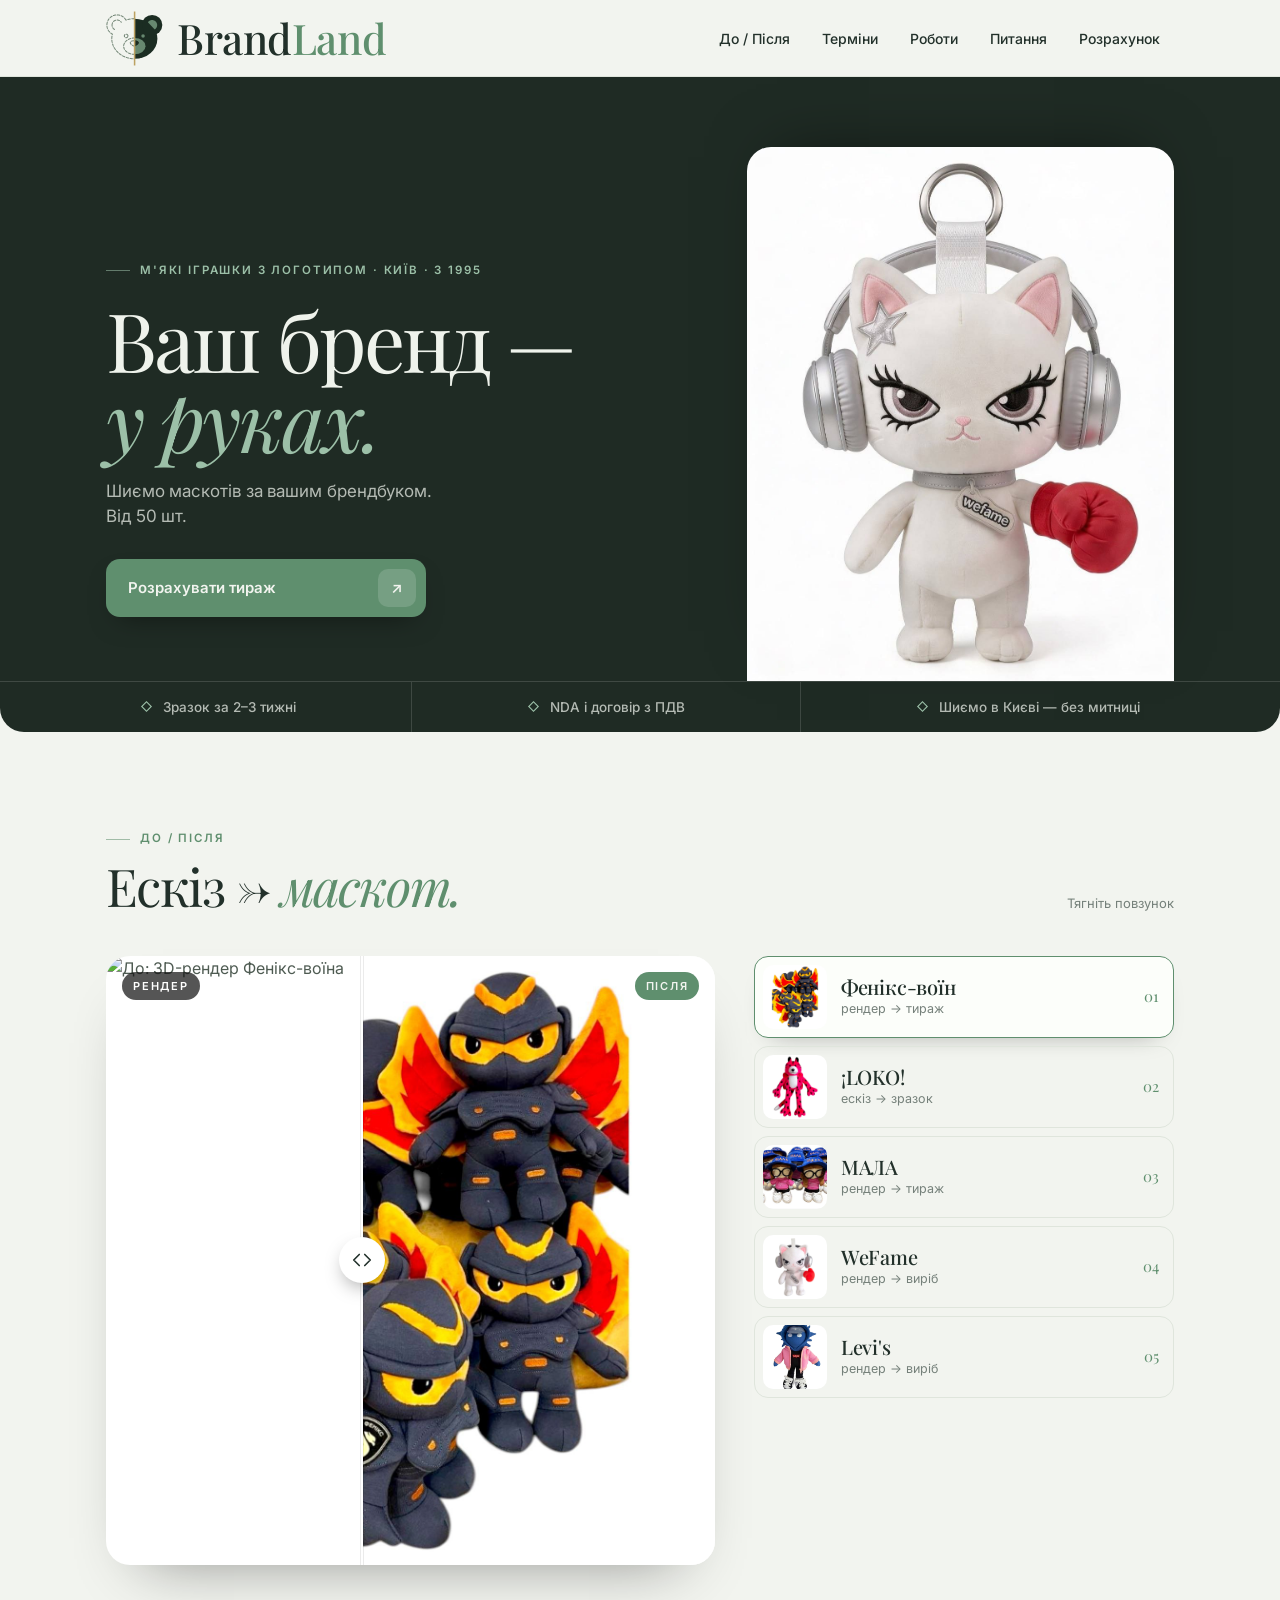
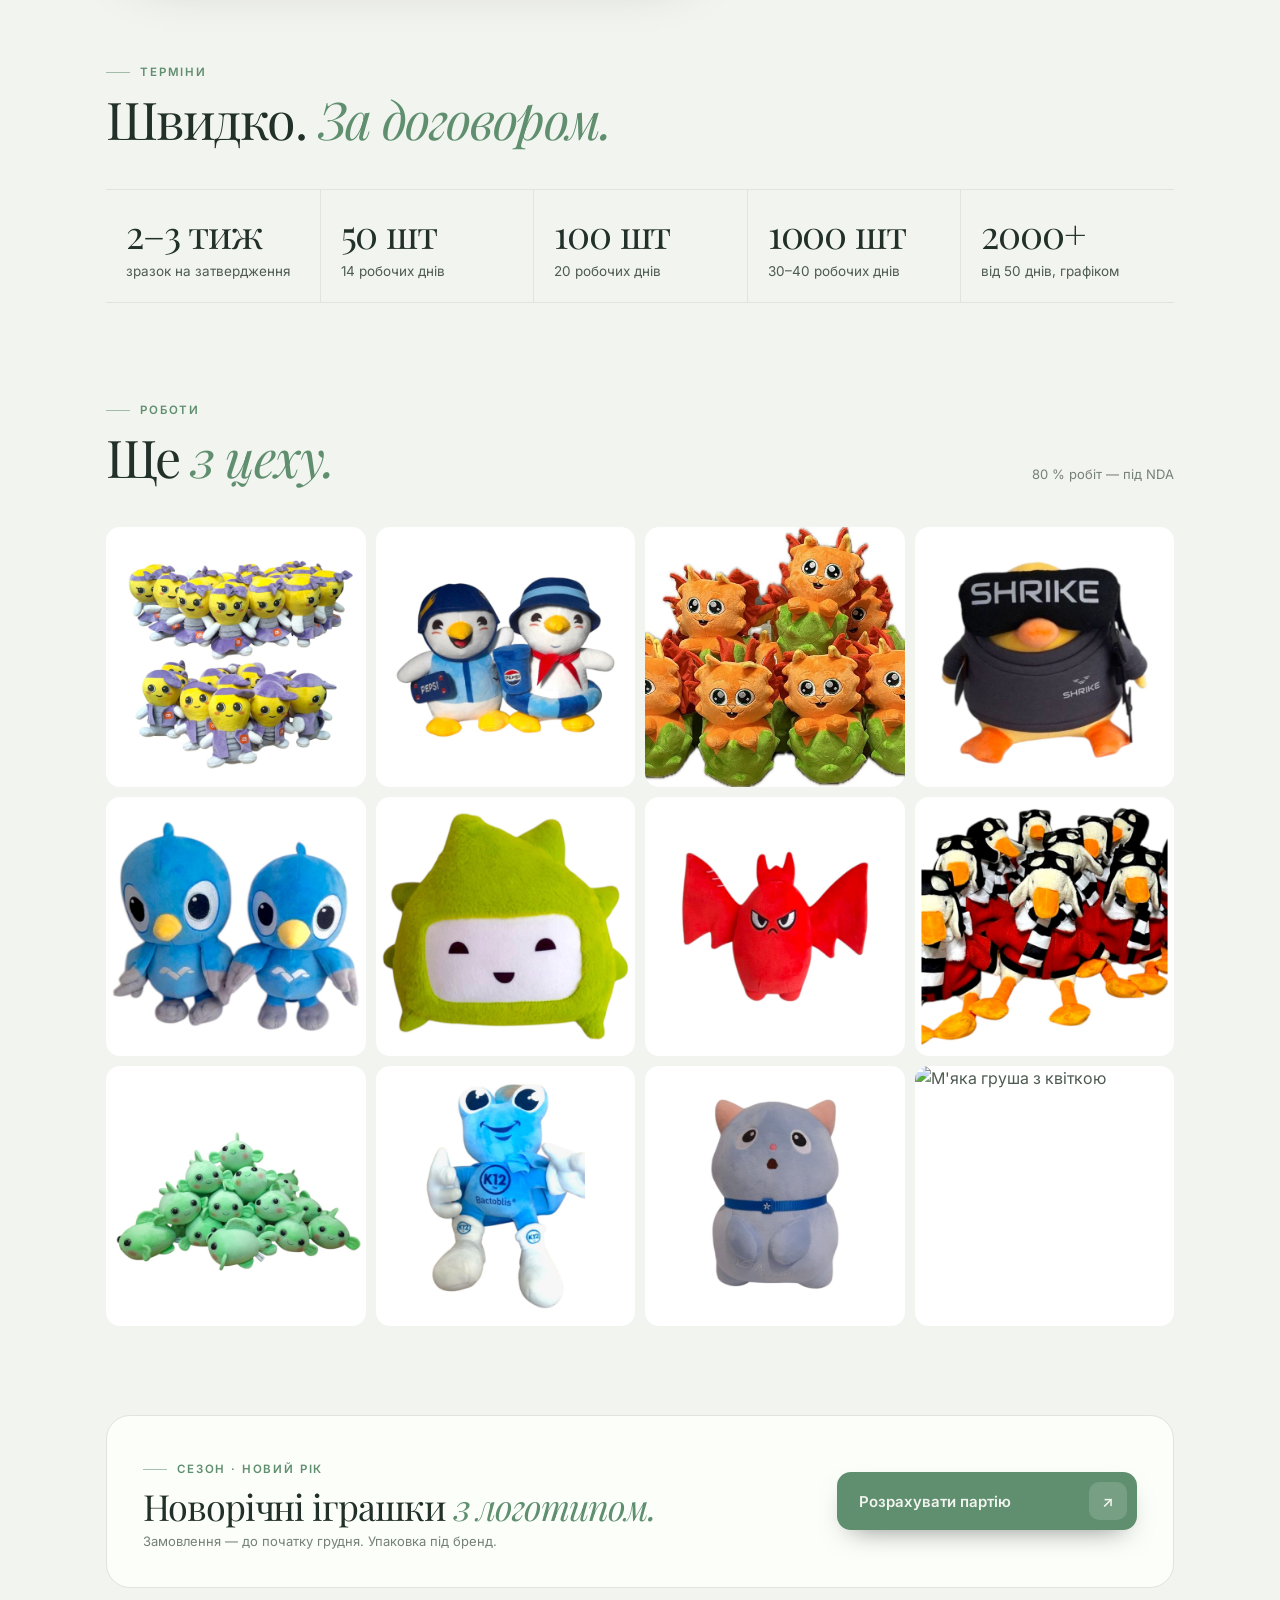
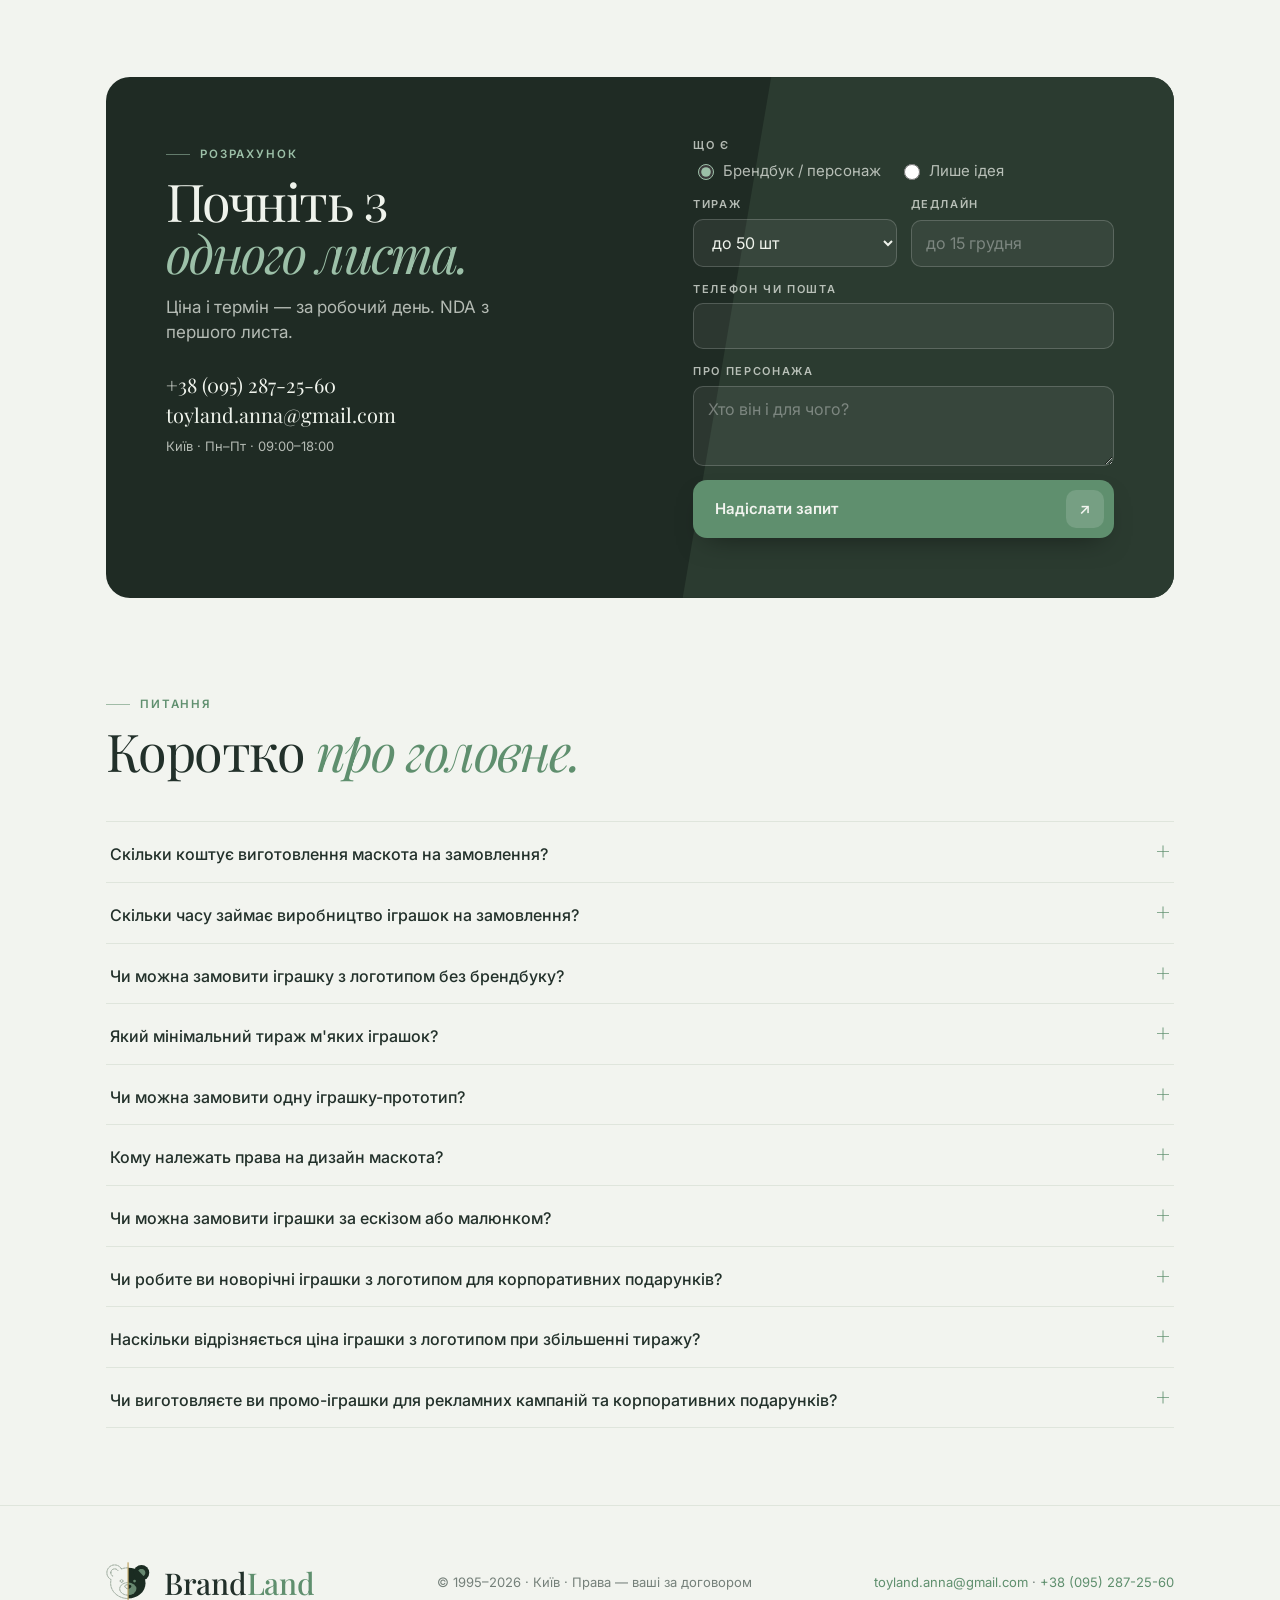
==== commit b8c9521b: "Header: large BrandLand wordmark, logo lockup in footer - header wordmark 20px -> 42px (Playfair 500" ====
--- a/index.html
+++ b/index.html
@@ -77,17 +77,19 @@
 .micro{font-size:13px;line-height:1.4;color:var(--muted);margin:0}
 .skip{position:absolute;left:-9999px;top:0;z-index:300;background:var(--card);border-radius:8px;padding:14px 24px;font-size:16px;color:var(--ink);text-decoration:none}
 .skip:focus{left:16px;top:16px}
-.sec{padding:clamp(56px,7vw,104px) 0;position:relative;scroll-margin-top:72px}
+.sec{padding:clamp(56px,7vw,104px) 0;position:relative;scroll-margin-top:92px}
 .sec-head{display:flex;align-items:end;justify-content:space-between;gap:24px;flex-wrap:wrap;margin-bottom:clamp(28px,3.5vw,44px)}
 .sec-head .h2{margin-top:12px}
 
 /* ══ ХЕДЕР ══ */
 .hdr{position:sticky;top:0;z-index:100;background:var(--page);border-bottom:1px solid var(--hairline);transition:background .45s ease,border-color .45s ease}
-.hdr__in{display:flex;align-items:center;justify-content:space-between;gap:24px;min-height:64px}
-.brand{display:flex;align-items:center;gap:12px;text-decoration:none}
-.brand__mark{display:block;flex:none;width:44px;height:42px}
+.hdr__in{display:flex;align-items:center;justify-content:space-between;gap:24px;min-height:76px}
+.brand{display:flex;align-items:center;gap:14px;text-decoration:none}
+.brand__mark{display:block;flex:none;width:57px;height:55px}
 .brand__mark svg{display:block;width:100%;height:100%}
-.brand__name{font-family:var(--serif);font-size:20px;color:var(--ink);line-height:1.1;white-space:nowrap;transition:color .45s ease}
+.brand__name{font-family:var(--serif);font-size:42px;font-weight:500;letter-spacing:-.01em;color:var(--ink);line-height:1;white-space:nowrap;transition:color .45s ease}
+.brand--ftr .brand__mark{width:44px;height:42px}
+.brand--ftr .brand__name{font-size:30px}
 .brand__name i{font-style:normal;color:var(--accent)}
 .nav{display:flex;align-items:center;gap:4px}
 .nav a{font-size:14px;font-weight:500;color:var(--ink);text-decoration:none;padding:8px 14px;border-radius:8px;transition:background .2s ease,color .2s ease}
@@ -243,6 +245,10 @@
   .quote__grid{grid-template-columns:1fr}
 }
 @media (max-width:640px){
+  .hdr__in{min-height:64px}
+  .brand{gap:10px}
+  .brand__mark{width:44px;height:42px}
+  .brand__name{font-size:30px}
   .lead{font-size:16px}
   .row2{grid-template-columns:1fr}
 }
@@ -521,7 +527,10 @@
 
 <footer class="ftr">
   <div class="wrap ftr__in">
-    <span class="brand__name" style="font-size:18px">Brand<i>Land</i></span>
+    <a class="brand brand--ftr" href="#top" aria-label="BrandLand — на початок">
+      <img class="brand__mark" src="/images/brandland-mark-small.svg" alt="" width="44" height="42" loading="lazy">
+      <span class="brand__name">Brand<i>Land</i></span>
+    </a>
     <p>© 1995–2026 · Київ · Права — ваші за договором</p>
     <p><a href="mailto:toyland.anna@gmail.com">toyland.anna@gmail.com</a> · <a href="tel:+380952872560">+38 (095) 287-25-60</a></p>
   </div>
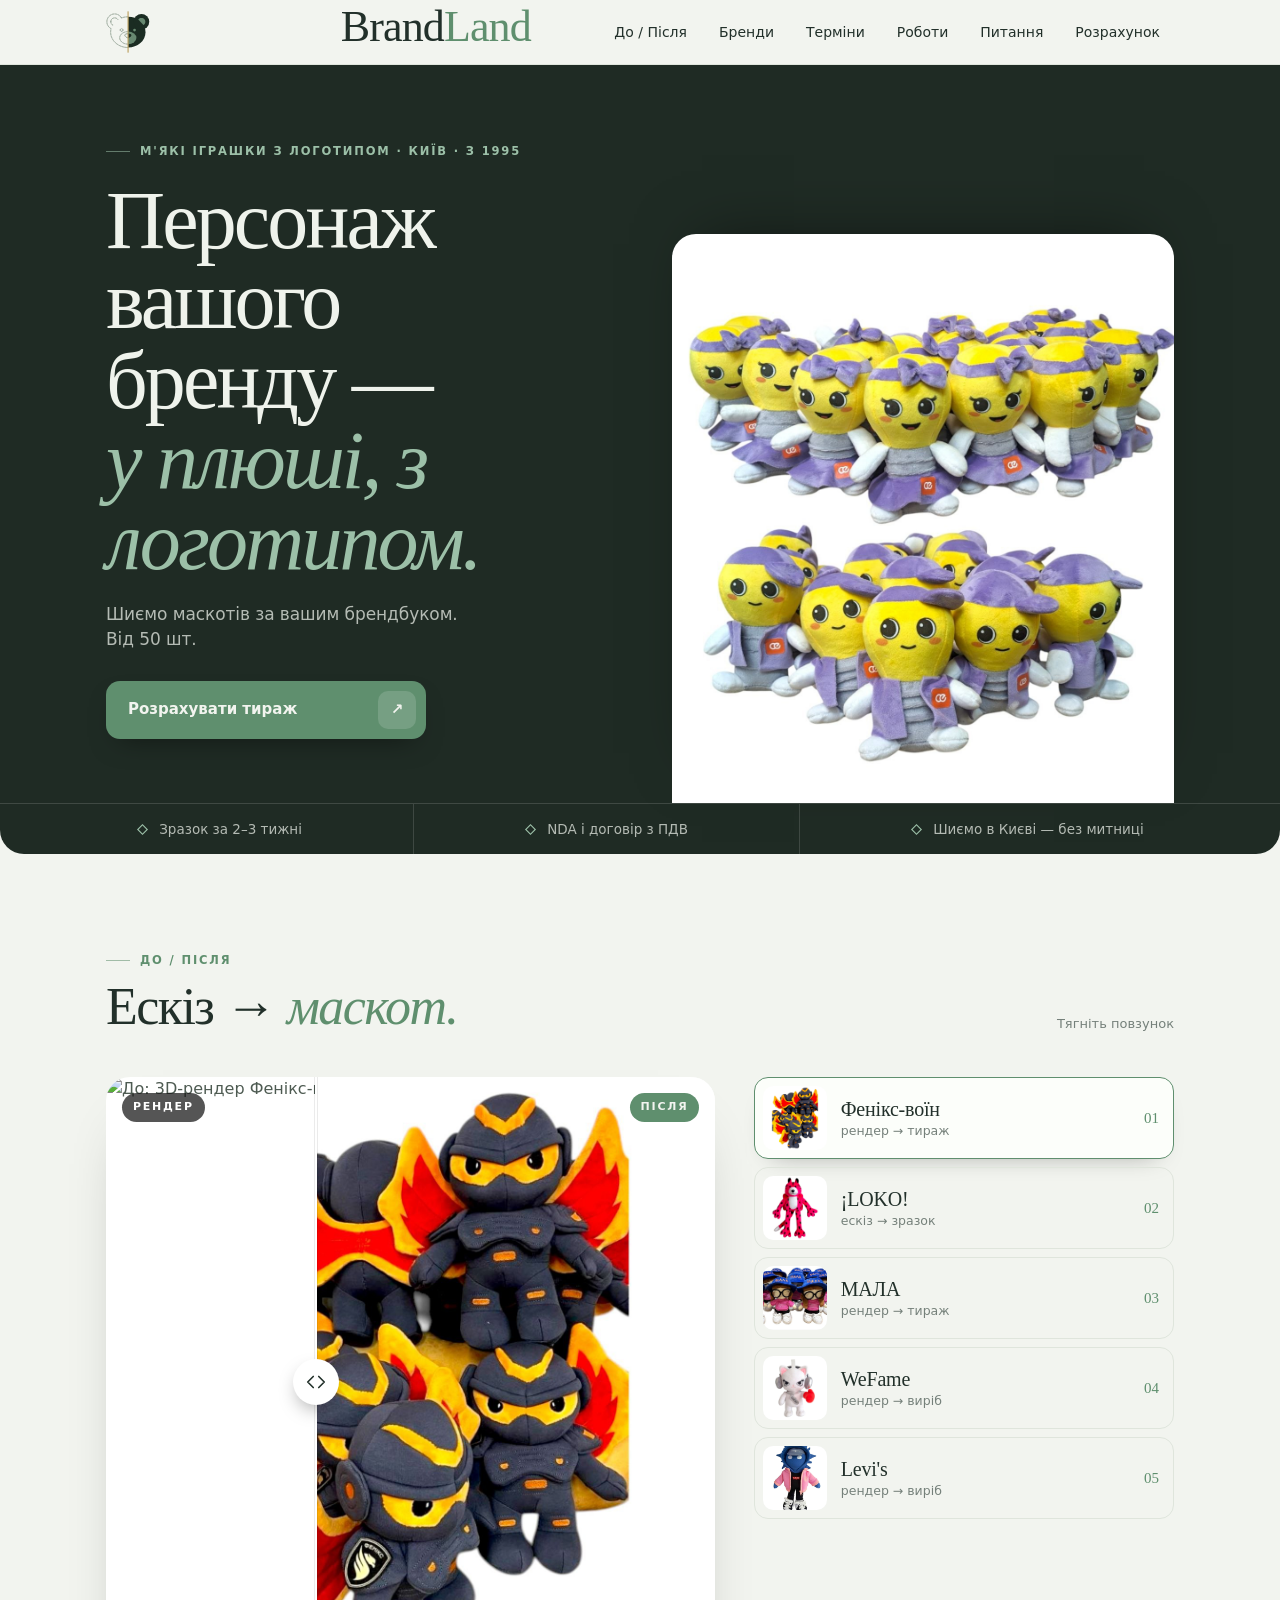
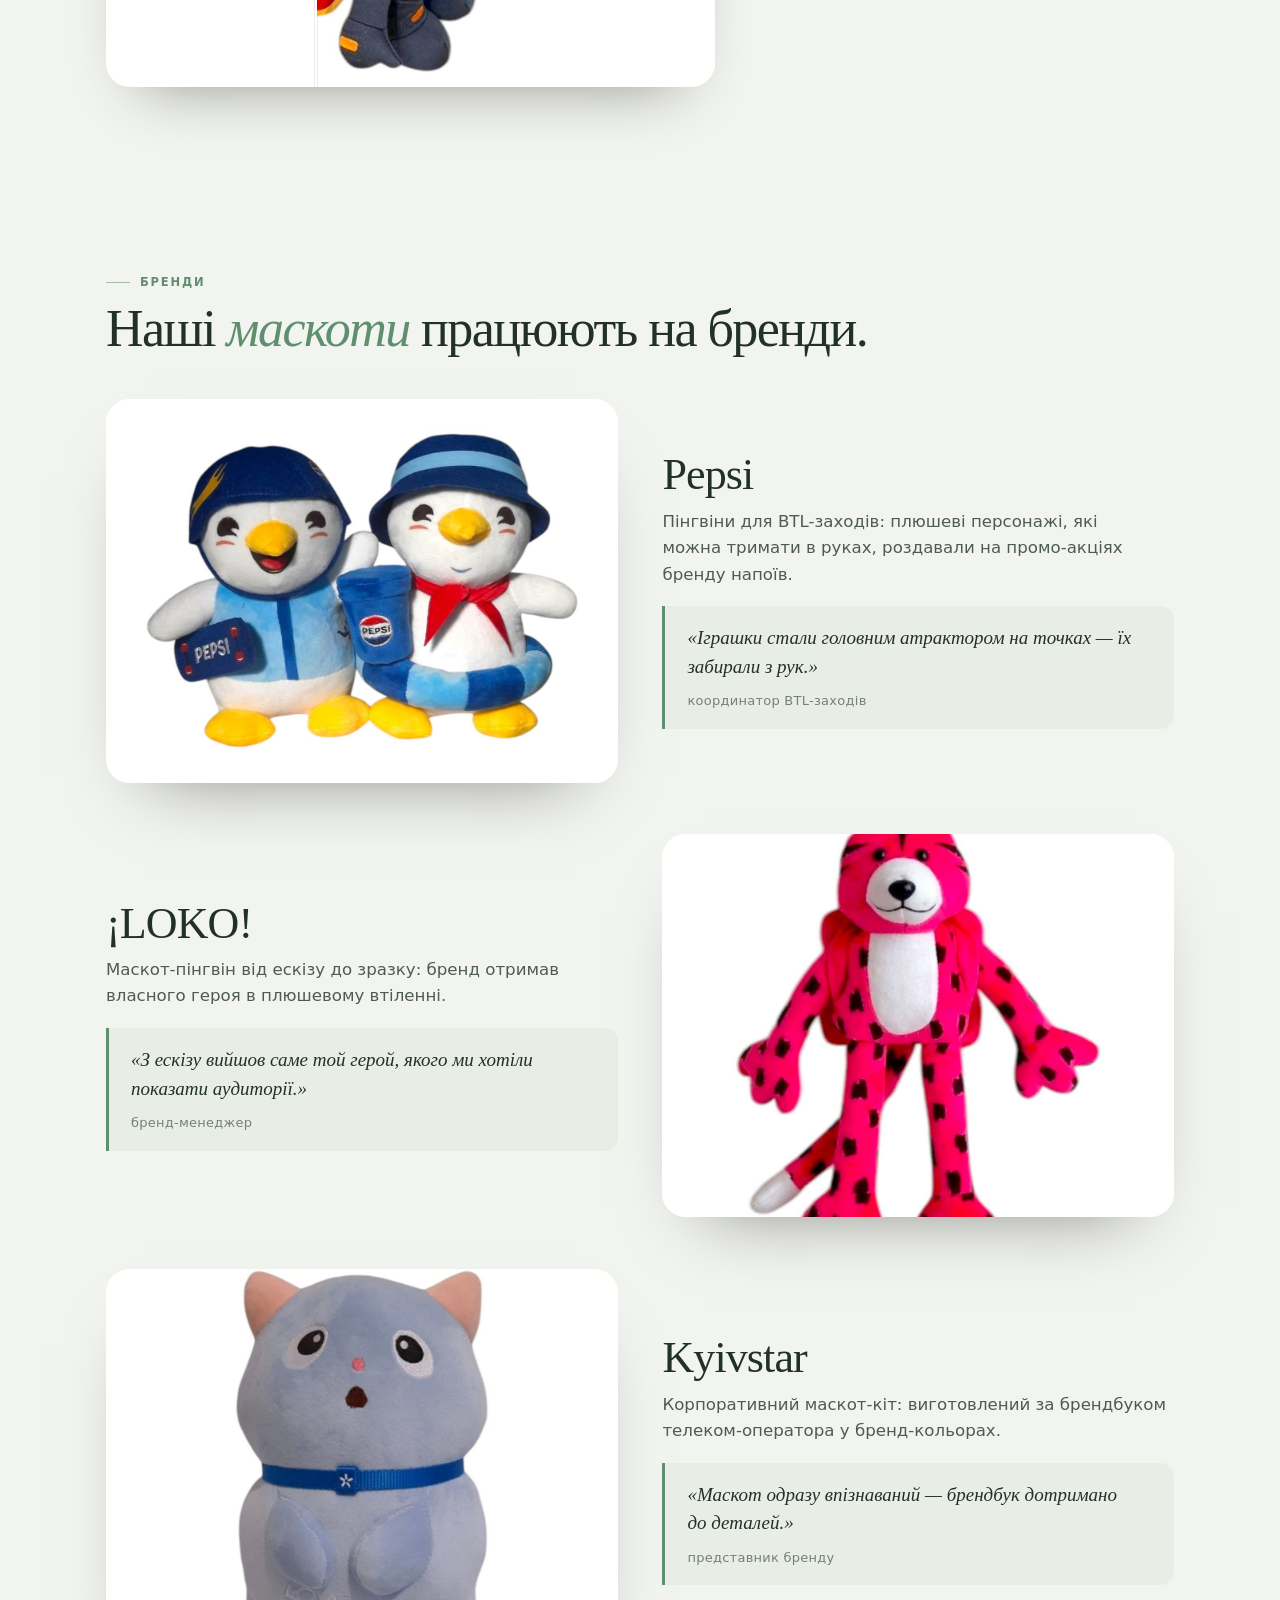
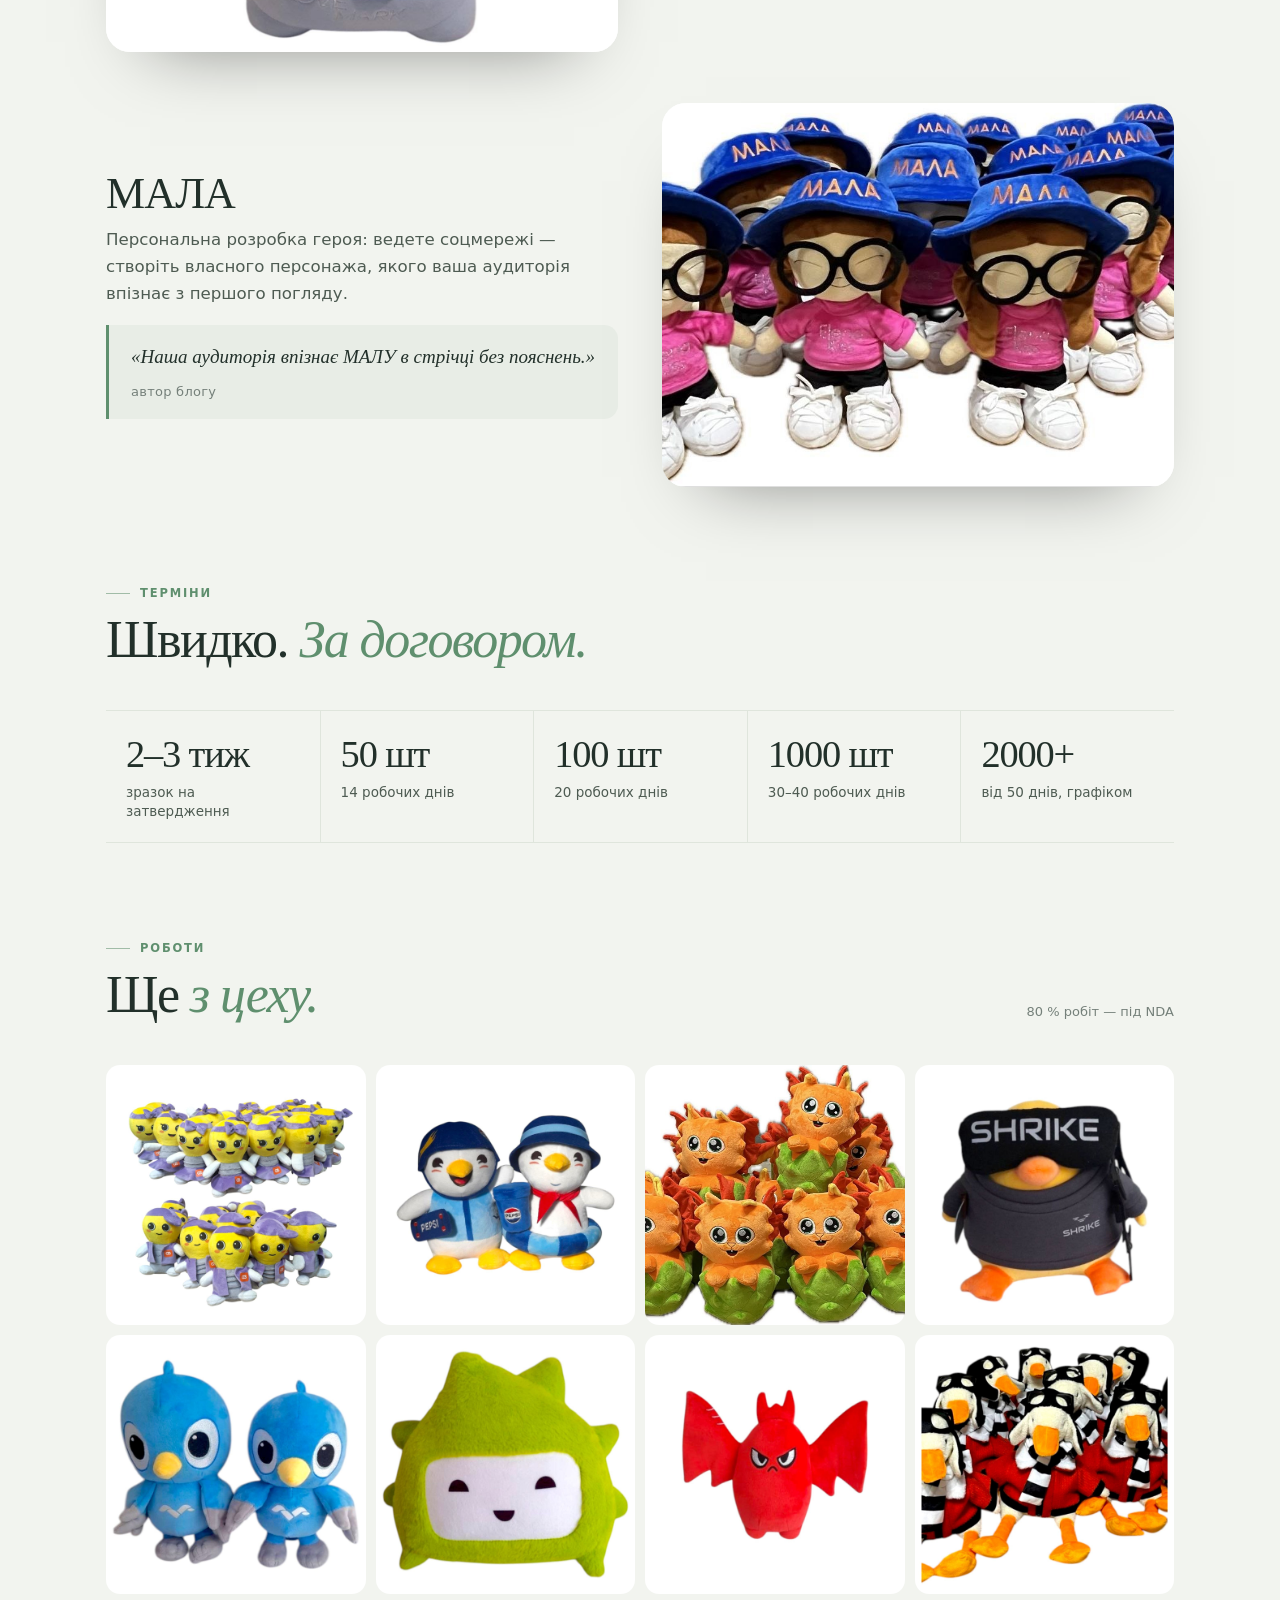
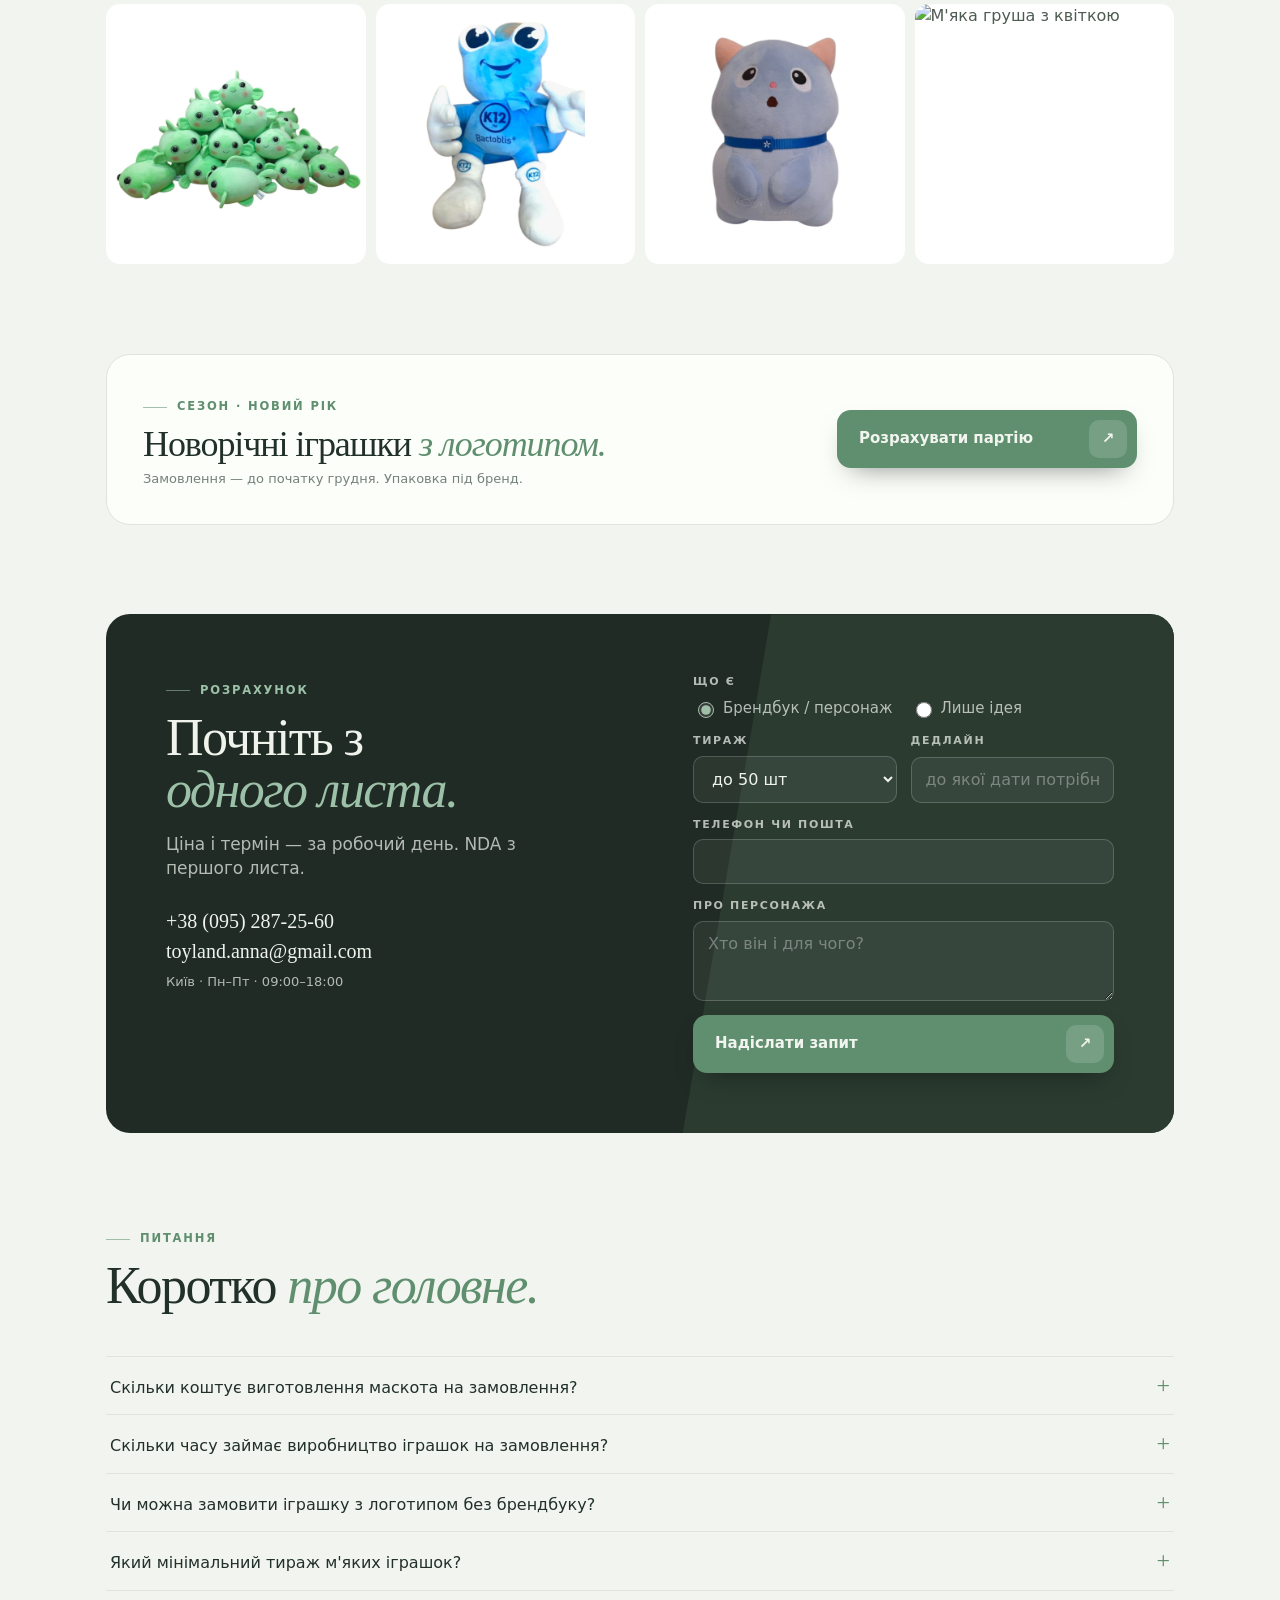
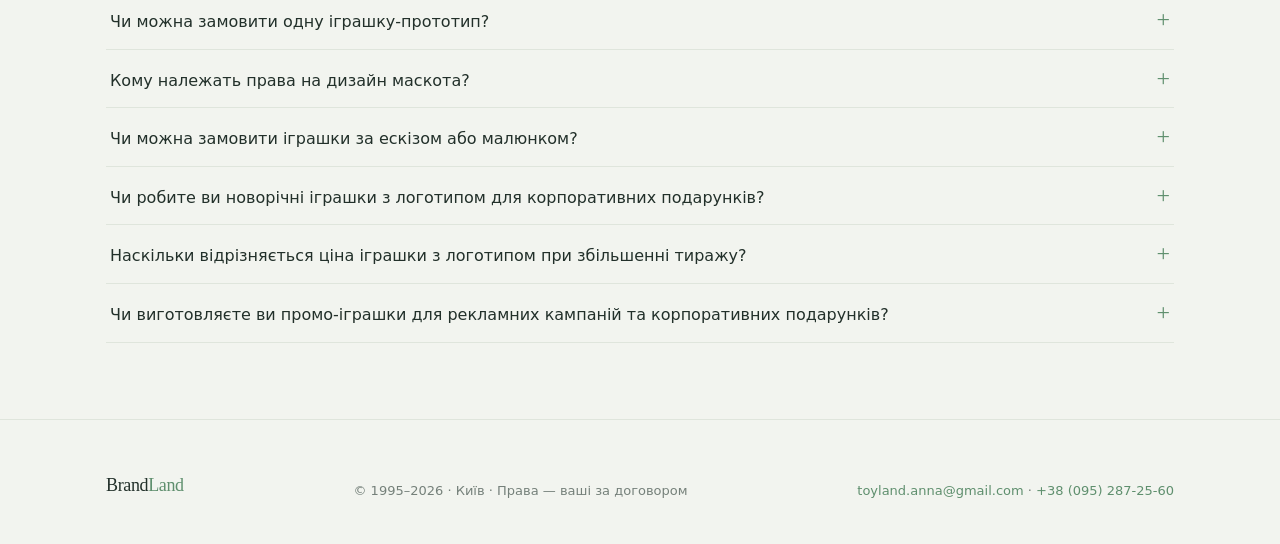
==== commit d123549e: "v6: hero carousel, brands case sections, lightbox, self-hosted fonts, Claude mark integration - Hero" ====
--- a/index.html
+++ b/index.html
@@ -11,6 +11,10 @@
 <meta name="geo.region" content="UA-30">
 <meta name="geo.placename" content="Київ">
 <link rel="canonical" href="https://brandland.com.ua/">
+<link rel="icon" href="images/favicon.svg" type="image/svg+xml">
+<link rel="icon" href="images/favicon.ico" sizes="any">
+<link rel="apple-touch-icon" href="images/apple-touch-icon.png">
+<meta name="theme-color" content="#1F2B24">
 <meta property="og:type" content="website">
 <meta property="og:site_name" content="BrandLand">
 <meta property="og:locale" content="uk_UA">
@@ -23,12 +27,7 @@
 <meta name="twitter:description" content="Виробництво в Києві з 1995: зразок 2–3 тижні, партія 50 шт — 14 днів.">
 <meta name="twitter:image" content="https://brandland.com.ua/images/wefamecat.jpg">
 <meta name="theme-color" content="#1F2B24">
-<link rel="icon" href="/images/favicon.svg" type="image/svg+xml">
-<link rel="icon" href="/images/favicon.ico" sizes="any">
-<link rel="apple-touch-icon" href="/images/apple-touch-icon.png">
-<link rel="preconnect" href="https://fonts.googleapis.com">
-<link rel="preconnect" href="https://fonts.gstatic.com" crossorigin>
-<link href="https://fonts.googleapis.com/css2?family=Playfair+Display:ital,wght@0,400;0,500;0,600;1,400;1,500&family=Inter:wght@400;500;600&display=swap" rel="stylesheet">
+<link rel="stylesheet" href="fonts/fonts.css">
 <style>
 /* ═══════════ ПАЛІТРА: Ліс (forest) ═══════════ */
 :root{
@@ -77,19 +76,19 @@
 .micro{font-size:13px;line-height:1.4;color:var(--muted);margin:0}
 .skip{position:absolute;left:-9999px;top:0;z-index:300;background:var(--card);border-radius:8px;padding:14px 24px;font-size:16px;color:var(--ink);text-decoration:none}
 .skip:focus{left:16px;top:16px}
-.sec{padding:clamp(56px,7vw,104px) 0;position:relative;scroll-margin-top:92px}
+.sec{padding:clamp(56px,7vw,104px) 0;position:relative;scroll-margin-top:72px}
 .sec-head{display:flex;align-items:end;justify-content:space-between;gap:24px;flex-wrap:wrap;margin-bottom:clamp(28px,3.5vw,44px)}
 .sec-head .h2{margin-top:12px}
 
 /* ══ ХЕДЕР ══ */
 .hdr{position:sticky;top:0;z-index:100;background:var(--page);border-bottom:1px solid var(--hairline);transition:background .45s ease,border-color .45s ease}
-.hdr__in{display:flex;align-items:center;justify-content:space-between;gap:24px;min-height:76px}
-.brand{display:flex;align-items:center;gap:14px;text-decoration:none}
+.hdr__in{display:flex;align-items:center;justify-content:space-between;gap:24px;min-height:64px}
+.brand{display:flex;align-items:center;gap:12px;text-decoration:none}
 .brand__mark{display:block;flex:none;width:57px;height:55px}
 .brand__mark svg{display:block;width:100%;height:100%}
-.brand__name{font-family:var(--serif);font-size:42px;font-weight:500;letter-spacing:-.01em;color:var(--ink);line-height:1;white-space:nowrap;transition:color .45s ease}
 .brand--ftr .brand__mark{width:44px;height:42px}
-.brand--ftr .brand__name{font-size:30px}
+.brand__mark{width:44px;height:42px}
+.brand__name{font-family:var(--serif);font-size:20px;color:var(--ink);line-height:1.1;white-space:nowrap;transition:color .45s ease}
 .brand__name i{font-style:normal;color:var(--accent)}
 .nav{display:flex;align-items:center;gap:4px}
 .nav a{font-size:14px;font-weight:500;color:var(--ink);text-decoration:none;padding:8px 14px;border-radius:8px;transition:background .2s ease,color .2s ease}
@@ -110,14 +109,23 @@
 
 /* ══ HERO ══ */
 .hero{background:var(--panel);color:var(--on-panel);border-radius:0 0 var(--r-lg) var(--r-lg);padding:clamp(44px,5.5vw,76px) 0 0;overflow:hidden;transition:background .45s ease}
-.hero__grid{display:grid;grid-template-columns:minmax(0,1.15fr) minmax(0,.85fr);gap:clamp(32px,5vw,72px);align-items:end}
+.hero__grid{display:grid;grid-template-columns:minmax(0,1fr) minmax(0,1fr);gap:clamp(32px,5vw,72px);align-items:end}
 .hero__txt{padding-bottom:clamp(40px,5vw,72px)}
 .hero h1{color:var(--on-panel);margin-top:20px}
 .hero h1 .acc{color:var(--gold)}
 .hero .eyebrow{color:var(--gold)}
 .hero .lead{color:var(--on-panel-dim);margin:20px 0 30px}
-.hero__arc{position:relative;border-radius:var(--r-lg) var(--r-lg) 0 0;overflow:hidden;aspect-ratio:4/5;box-shadow:0 -20px 60px -30px rgba(0,0,0,.5)}
-.hero__arc img{width:100%;height:100%;object-fit:cover;object-position:70% 25%}
+.hero__arc{position:relative;border-radius:var(--r-lg) var(--r-lg) 0 0;overflow:hidden;aspect-ratio:3/3.4;box-shadow:0 -20px 60px -30px rgba(0,0,0,.5)}
+.hero__arc img{width:100%;height:100%;object-fit:cover;object-position:50% 35%}
+.hero__slide{opacity:1;transition:opacity .6s ease}
+.hero__slide.is-off{position:absolute;inset:0;opacity:0;pointer-events:none}
+.hero__dots{position:absolute;left:0;right:0;bottom:14px;display:flex;justify-content:center;gap:8px;z-index:3}
+.hero__dots button{width:8px;height:8px;border-radius:50%;border:0;padding:0;cursor:pointer;background:rgba(255,255,255,.38);transition:background .3s,transform .3s}
+.hero__dots button[aria-selected="true"]{background:#fff;transform:scale(1.25)}
+.hero__nav{position:absolute;top:50%;transform:translateY(-50%);z-index:3;width:38px;height:38px;border-radius:50%;border:0;cursor:pointer;background:rgba(0,0,0,.35);color:#fff;font-size:22px;line-height:1;display:flex;align-items:center;justify-content:center;opacity:0;transition:opacity .3s}
+.hero__arc:hover .hero__nav,.hero__arc:focus-within .hero__nav{opacity:1}
+.hero__nav--prev{left:10px}
+.hero__nav--next{right:10px}
 .trust{display:flex;flex-wrap:wrap;list-style:none;border-top:1px solid rgba(255,255,255,.14);margin:0;padding:0 clamp(18px,2vw,32px)}
 .trust li{flex:1 1 auto;display:flex;align-items:center;justify-content:center;gap:10px;font-size:13.5px;font-weight:500;color:var(--on-panel-dim);padding:15px 20px;white-space:nowrap;transition:color .45s ease}
 .trust li+li{border-left:1px solid rgba(255,255,255,.14)}
@@ -158,6 +166,20 @@
   .case__n{display:none}
 }
 
+/* ══ БРЕНДИ: великі кейс-секції ══ */
+.brands{list-style:none;margin:0;padding:0;display:flex;flex-direction:column;gap:clamp(28px,4vw,56px)}
+.brand{display:grid;grid-template-columns:minmax(0,1fr) minmax(0,1fr);gap:clamp(20px,3.5vw,52px);align-items:center}
+.brand:nth-child(even) .brand__pic{order:2}
+.brand__pic{margin:0;border-radius:var(--r-lg);overflow:hidden;background:#fff;aspect-ratio:4/3;box-shadow:0 34px 70px -44px rgba(0,0,0,.5)}
+.brand__pic img{width:100%;height:100%;object-fit:cover;display:block}
+.brand__body{padding-block:8px}
+.brand__name{font-family:var(--serif);font-size:clamp(30px,3.6vw,44px);font-weight:500;letter-spacing:-.02em;line-height:1.05;margin:0 0 10px}
+.brand__txt{font-size:clamp(15.5px,1.3vw,17px);line-height:1.6;color:var(--body);margin:0 0 18px}
+.brand__quote{margin:0;padding:18px 22px;border-left:3px solid var(--accent);border-radius:0 var(--r-md) var(--r-md) 0;background:color-mix(in srgb,var(--accent) 7%,transparent)}
+.brand__quote p{margin:0;font-family:var(--serif);font-size:clamp(16px,1.5vw,19px);line-height:1.5;font-style:italic;color:var(--ink)}
+.brand__quote cite{display:block;margin-top:10px;font-style:normal;font-size:13px;letter-spacing:.02em;color:var(--muted)}
+@media(max-width:860px){.brands{gap:36px}.brand{grid-template-columns:1fr;gap:16px}.brand:nth-child(even) .brand__pic{order:0}.brand__pic{aspect-ratio:16/10}.brand__txt{font-size:15px}.brand__quote{padding:14px 16px}}
+
 /* ══ ТЕРМІНИ: рядок цифр ══ */
 .terms{display:grid;grid-template-columns:repeat(5,minmax(0,1fr));border-top:1px solid var(--hairline);border-bottom:1px solid var(--hairline)}
 .term{padding:24px 20px 22px;transition:border-color .45s ease}
@@ -168,9 +190,20 @@
 
 /* ══ РОБОТИ: щільна сітка ══ */
 .works{display:grid;grid-template-columns:repeat(4,1fr);gap:10px}
-.work{position:relative;border-radius:var(--r-md);overflow:hidden;background:#fff;aspect-ratio:1}
+.work{position:relative;border-radius:var(--r-md);overflow:hidden;background:#fff;aspect-ratio:1;cursor:zoom-in}
 .work img{width:100%;height:100%;object-fit:cover;transition:transform .7s var(--ease)}
 .work:hover img{transform:scale(1.05)}
+.lb{border:0;padding:0;max-width:100vw;max-height:100vh;width:100vw;height:100vh;background:rgba(0,0,0,.92);color:#fff}
+.lb::backdrop{background:rgba(0,0,0,.92)}
+.lb figure{display:flex;flex-direction:column;align-items:center;justify-content:center;height:100%;margin:0;padding:16px;gap:12px}
+.lb img{max-width:min(92vw,1100px);max-height:82vh;object-fit:contain;border-radius:var(--r-md)}
+.lb figcaption{font-size:14px;color:rgba(255,255,255,.75)}
+.lb__nav{position:absolute;top:50%;transform:translateY(-50%);z-index:3;width:46px;height:46px;border-radius:50%;border:0;cursor:pointer;background:rgba(255,255,255,.12);color:#fff;font-size:24px;line-height:1;display:flex;align-items:center;justify-content:center}
+.lb__nav:hover{background:rgba(255,255,255,.22)}
+.lb__nav--prev{left:12px}
+.lb__nav--next{right:12px}
+.lb__close{position:absolute;top:14px;right:16px;z-index:3;width:40px;height:40px;border-radius:50%;border:0;cursor:pointer;background:rgba(255,255,255,.12);color:#fff;font-size:20px;display:flex;align-items:center;justify-content:center}
+@media(max-width:560px){.lb__nav{width:54px;height:54px}}
 @media(max-width:900px){.works{grid-template-columns:repeat(3,1fr);gap:8px}}
 @media(max-width:560px){.works{grid-template-columns:repeat(2,1fr)}}
 
@@ -234,7 +267,7 @@
 /* responsive */
 @media (max-width:1080px){
   .hero__grid{grid-template-columns:1fr}
-  .hero__arc{max-width:520px;aspect-ratio:4/3.4}
+  .hero__arc{max-width:640px;aspect-ratio:4/3.2}
 }
 @media (max-width:900px){
   .nav{position:absolute;left:0;right:0;top:100%;flex-direction:column;align-items:stretch;gap:2px;background:var(--page);border-bottom:1px solid var(--hairline);padding:10px var(--gutter) 20px;display:none;box-shadow:0 20px 30px -20px rgba(0,0,0,.25)}
@@ -245,10 +278,6 @@
   .quote__grid{grid-template-columns:1fr}
 }
 @media (max-width:640px){
-  .hdr__in{min-height:64px}
-  .brand{gap:10px}
-  .brand__mark{width:44px;height:42px}
-  .brand__name{font-size:30px}
   .lead{font-size:16px}
   .row2{grid-template-columns:1fr}
 }
@@ -265,7 +294,7 @@
   "@type": ["Organization","LocalBusiness"],
   "name": "BrandLand",
   "url": "https://brandland.com.ua/",
-  "logo": "https://brandland.com.ua/images/brandland-logo-512.png",
+  "logo": "https://brandland.com.ua/images/wefamecat.jpg",
   "description": "Виробництво м'яких іграшок на замовлення: корпоративні маскоти, іграшки з логотипом, плюшеві талісмани для брендів. Київ, з 1995 року.",
   "foundingDate": "1995",
   "email": "toyland.anna@gmail.com",
@@ -321,6 +350,7 @@
     </button>
     <nav class="nav" id="nav" aria-label="Основна навігація">
       <a href="#ba">До / Після</a>
+      <a href="#brands">Бренди</a>
       <a href="#terms">Терміни</a>
       <a href="#works">Роботи</a>
       <a href="#faq">Питання</a>
@@ -338,12 +368,15 @@
     <div class="hero__grid">
       <div class="hero__txt">
         <p class="eyebrow">М'які іграшки з логотипом · Київ · з 1995</p>
-        <h1 class="h1">Ваш бренд —<br><em class="acc">у руках.</em></h1>
+        <h1 class="h1">Персонаж вашого бренду — <br><em class="acc">у плюші, з логотипом.</em></h1>
         <p class="lead">Шиємо маскотів за вашим брендбуком. Від 50&nbsp;шт.</p>
         <a class="btn" href="#quote">Розрахувати тираж <span class="arrow" aria-hidden="true">↗</span></a>
       </div>
       <figure class="hero__arc">
-        <img src="images/wefamecat.jpg" alt="Фірмовий маскот, виготовлений на замовлення" fetchpriority="high">
+        <img class="hero__slide" src="images/wefamecat.jpg" alt="Фірмовий маскот, виготовлений на замовлення" fetchpriority="high">
+        <div class="hero__dots" role="tablist" aria-label="Роботи цеху"></div>
+        <button class="hero__nav hero__nav--prev" type="button" aria-label="Попередня робота">‹</button>
+        <button class="hero__nav hero__nav--next" type="button" aria-label="Наступна робота">›</button>
       </figure>
     </div>
   </div>
@@ -384,6 +417,67 @@
   </div>
 </section>
 
+<!-- ══ БРЕНДИ ══ -->
+<section class="sec" id="brands">
+  <div class="wrap">
+    <div class="sec-head rv">
+      <div>
+        <p class="eyebrow">Бренди</p>
+        <h2 class="h2">Наші <em class="acc">маскоти</em> працюють на бренди.</h2>
+      </div>
+    </div>
+    <ul class="brands" aria-label="Бренди, з якими працювали">
+      <li class="brand rv">
+        <figure class="brand__pic"><img src="images/pepsi2.jpg" alt="Промо-пінгвіни Pepsi" loading="lazy"></figure>
+        <div class="brand__body">
+          <h3 class="brand__name">Pepsi</h3>
+          <p class="brand__txt">Пінгвіни для BTL-заходів: плюшеві персонажі, які можна тримати в руках, роздавали на промо-акціях бренду напоїв.</p>
+          <blockquote class="brand__quote">
+            <p>«Іграшки стали головним атрактором на точках — їх забирали з рук.»</p>
+            <cite>координатор BTL-заходів</cite>
+          </blockquote>
+        </div>
+      </li>
+      <li class="brand rv">
+        <figure class="brand__pic"><img src="images/loko.jpg" alt="Маскот ¡LOKO! — пінгвін" loading="lazy"></figure>
+        <div class="brand__body">
+          <h3 class="brand__name">¡LOKO!</h3>
+          <p class="brand__txt">Маскот-пінгвін від ескізу до зразку: бренд отримав власного героя в плюшевому
+втіленні.</p>
+          <blockquote class="brand__quote">
+            <p>«З ескізу вийшов саме той герой, якого ми хотіли показати аудиторії.»</p>
+            <cite>бренд-менеджер</cite>
+          </blockquote>
+        </div>
+      </li>
+      <li class="brand rv">
+        <figure class="brand__pic"><img src="images/kyivstarCat.jpg" alt="Маскот Kyivstar — кіт" loading="lazy"></figure>
+        <div class="brand__body">
+          <h3 class="brand__name">Kyivstar</h3>
+          <p class="brand__txt">Корпоративний маскот-кіт: виготовлений за брендбуком телеком-оператора
+у бренд-кольорах.</p>
+          <blockquote class="brand__quote">
+            <p>«Маскот одразу впізнаваний — брендбук дотримано до деталей.»</p>
+            <cite>представник бренду</cite>
+          </blockquote>
+        </div>
+      </li>
+      <li class="brand rv">
+        <figure class="brand__pic"><img src="images/photo_3_2026-05-15_10-20-09.jpg" alt="Лялька МАЛА — персональний герой" loading="lazy"></figure>
+        <div class="brand__body">
+          <h3 class="brand__name">МАЛА</h3>
+          <p class="brand__txt">Персональна розробка героя: ведете соцмережі — створіть власного персонажа,
+якого ваша аудиторія впізнає з першого погляду.</p>
+          <blockquote class="brand__quote">
+            <p>«Наша аудиторія впізнає МАЛУ в стрічці без пояснень.»</p>
+            <cite>автор блогу</cite>
+          </blockquote>
+        </div>
+      </li>
+    </ul>
+  </div>
+</section>
+
 <!-- ══ ТЕРМІНИ ══ -->
 <section class="sec" id="terms" style="padding-top:0">
   <div class="wrap">
@@ -402,6 +496,17 @@
     </div>
   </div>
 </section>
+
+<!-- ══ LIGHTBOX ══ -->
+<dialog class="lb" id="lb" aria-label="Перегляд роботи">
+  <figure>
+    <img id="lb-img" src="" alt="">
+    <figcaption id="lb-cap"></figcaption>
+  </figure>
+  <button class="lb__nav lb__nav--prev" type="button" id="lb-prev" aria-label="Попередня робота">‹</button>
+  <button class="lb__nav lb__nav--next" type="button" id="lb-next" aria-label="Наступна робота">›</button>
+  <button class="lb__close" type="button" id="lb-close" aria-label="Закрити">×</button>
+</dialog>
 
 <!-- ══ РОБОТИ ══ -->
 <section class="sec" id="works" style="padding-top:0">
@@ -480,7 +585,7 @@
             </div>
             <div class="field">
               <label for="f-date">Дедлайн</label>
-              <input id="f-date" name="deadline" type="text" placeholder="до 15 грудня">
+              <input id="f-date" name="deadline" type="text" placeholder="до якої дати потрібно">
             </div>
           </div>
           <div class="field">
@@ -527,10 +632,7 @@
 
 <footer class="ftr">
   <div class="wrap ftr__in">
-    <a class="brand brand--ftr" href="#top" aria-label="BrandLand — на початок">
-      <img class="brand__mark" src="/images/brandland-mark-small.svg" alt="" width="44" height="42" loading="lazy">
-      <span class="brand__name">Brand<i>Land</i></span>
-    </a>
+    <span class="brand__name" style="font-size:18px">Brand<i>Land</i></span>
     <p>© 1995–2026 · Київ · Права — ваші за договором</p>
     <p><a href="mailto:toyland.anna@gmail.com">toyland.anna@gmail.com</a> · <a href="tel:+380952872560">+38 (095) 287-25-60</a></p>
   </div>
@@ -547,6 +649,100 @@
     var io=new IntersectionObserver(function(es){es.forEach(function(e){if(e.isIntersecting){e.target.classList.add('in');io.unobserve(e.target);}});},{rootMargin:'0px 0px -8% 0px',threshold:.1});
     document.querySelectorAll('.rv').forEach(function(el){io.observe(el);});
   }else{document.querySelectorAll('.rv').forEach(function(el){el.classList.add('in');});}
+
+  /* T-3: hero карусель — випадковий старт, автопрокрутка, пауза */
+  var arc=document.querySelector('.hero__arc');
+  if(arc&&'IntersectionObserver' in window){
+    var SLIDES=[
+      ['images/wefamecat.jpg','Фірмовий маскот, виготовлений на замовлення'],
+      ['images/pepsi2.jpg','Маскот для BTL-заходів'],
+      ['images/Lampos.jpg','Плюшевий маскот Lampos'],
+      ['images/kyivstarCat.jpg','Корпоративний маскот-кіт'],
+      ['images/bat.jpg','Плюшова фігура для промо-заходів'],
+      ['images/shrike.jpg','Іграшка за ескізом клієнта'],
+      ['images/fish.jpg','Плюшева рибка з логотипом'],
+      ['images/grusha_posle.jpg','Маскот «Груша» після пошиття'],
+      ['images/photo_10_2026-05-15_10-20-09.jpg','Робота цеху'],
+      ['images/photo_4_2026-05-15_10-20-09.jpg','Робота цеху'],
+      ['images/photo_9_2026-05-15_10-20-09.jpg','Робота цеху']
+    ];
+    var first=arc.querySelector('.hero__slide'),
+        dotsWrap=arc.querySelector('.hero__dots'),
+        cur=Math.floor(Math.random()*SLIDES.length),
+        timer=null,
+        reduce=matchMedia('(prefers-reduced-motion: reduce)').matches;
+    first.src=SLIDES[cur][0];first.alt=SLIDES[cur][1];
+    SLIDES.forEach(function(s,i){
+      var b=document.createElement('button');
+      b.type='button';b.setAttribute('role','tab');
+      b.setAttribute('aria-label','Робота '+(i+1));
+      if(i===cur)b.setAttribute('aria-selected','true');
+      b.addEventListener('click',function(){go(i,true);});
+      dotsWrap.appendChild(b);
+    });
+    function go(i,user){
+      cur=(i+SLIDES.length)%SLIDES.length;
+      var im=document.createElement('img');
+      im.className='hero__slide';im.src=SLIDES[cur][0];im.alt=SLIDES[cur][1];
+      first.classList.add('is-off');
+      arc.insertBefore(im,first);
+      setTimeout(function(){first.remove();first=im;},650);
+      dotsWrap.querySelectorAll('button').forEach(function(b,j){
+        b.setAttribute('aria-selected',String(j===cur));
+      });
+      if(user)restart();
+    }
+    function next(){go(cur+1,false);}
+    function stop(){if(timer){clearInterval(timer);timer=null;}}
+    function restart(){stop();if(!reduce)timer=setInterval(next,4000);}
+    arc.querySelector('.hero__nav--next').addEventListener('click',function(){go(cur+1,true);});
+    arc.querySelector('.hero__nav--prev').addEventListener('click',function(){go(cur-1,true);});
+    ['pointerenter','focusin'].forEach(function(ev){arc.addEventListener(ev,stop);});
+    ['pointerleave','focusout'].forEach(function(ev){arc.addEventListener(ev,restart);});
+    document.addEventListener('visibilitychange',function(){document.hidden?stop():restart();});
+    new IntersectionObserver(function(es){
+      es.forEach(function(e){e.isIntersecting?restart():stop();});
+    },{threshold:.25}).observe(arc);
+  }
+
+  /* T-7: лайтбокс для галереї «Ще з цеху» */
+  var lb=document.getElementById('lb'),lbImg=document.getElementById('lb-img'),
+      lbCap=document.getElementById('lb-cap'),
+      works=[].slice.call(document.querySelectorAll('#works .work img')).map(function(im){
+        return [im.getAttribute('src'),im.getAttribute('alt')];
+      }),
+      lbCur=0;
+  function lbShow(i){
+    lbCur=(i+works.length)%works.length;
+    lbImg.src=works[lbCur][0];lbImg.alt=works[lbCur][1];
+    lbCap.textContent=works[lbCur][1];
+  }
+  document.querySelectorAll('#works .work').forEach(function(fig,idx){
+    fig.setAttribute('tabindex','0');
+    fig.setAttribute('role','button');
+    fig.setAttribute('aria-label','Збільшити: '+(works[idx]?works[idx][1]:''));
+    fig.addEventListener('click',function(){lbShow(idx);lb.showModal();});
+    fig.addEventListener('keydown',function(e){
+      if(e.key==='Enter'||e.key===' '){e.preventDefault();lbShow(idx);lb.showModal();}
+    });
+  });
+  document.getElementById('lb-prev').addEventListener('click',function(e){e.stopPropagation();lbShow(lbCur-1);});
+  document.getElementById('lb-next').addEventListener('click',function(e){e.stopPropagation();lbShow(lbCur+1);});
+  document.getElementById('lb-close').addEventListener('click',function(){lb.close();});
+  lb.addEventListener('click',function(e){if(e.target===lb)lb.close();});
+  lb.addEventListener('keydown',function(e){
+    if(e.key==='ArrowLeft')lbShow(lbCur-1);
+    if(e.key==='ArrowRight')lbShow(lbCur+1);
+  });
+  /* свайп на тач-екранах */
+  var tx=null;
+  lb.addEventListener('touchstart',function(e){tx=e.touches[0].clientX;},{passive:true});
+  lb.addEventListener('touchend',function(e){
+    if(tx===null)return;
+    var dx=e.changedTouches[0].clientX-tx;
+    if(Math.abs(dx)>50)lbShow(dx>0?lbCur-1:lbCur+1);
+    tx=null;
+  },{passive:true});
 
   /* до/після: повзунок + перемикання кейсів */
   var cmp=document.getElementById('cmp'),rng=document.getElementById('cmp-r'),
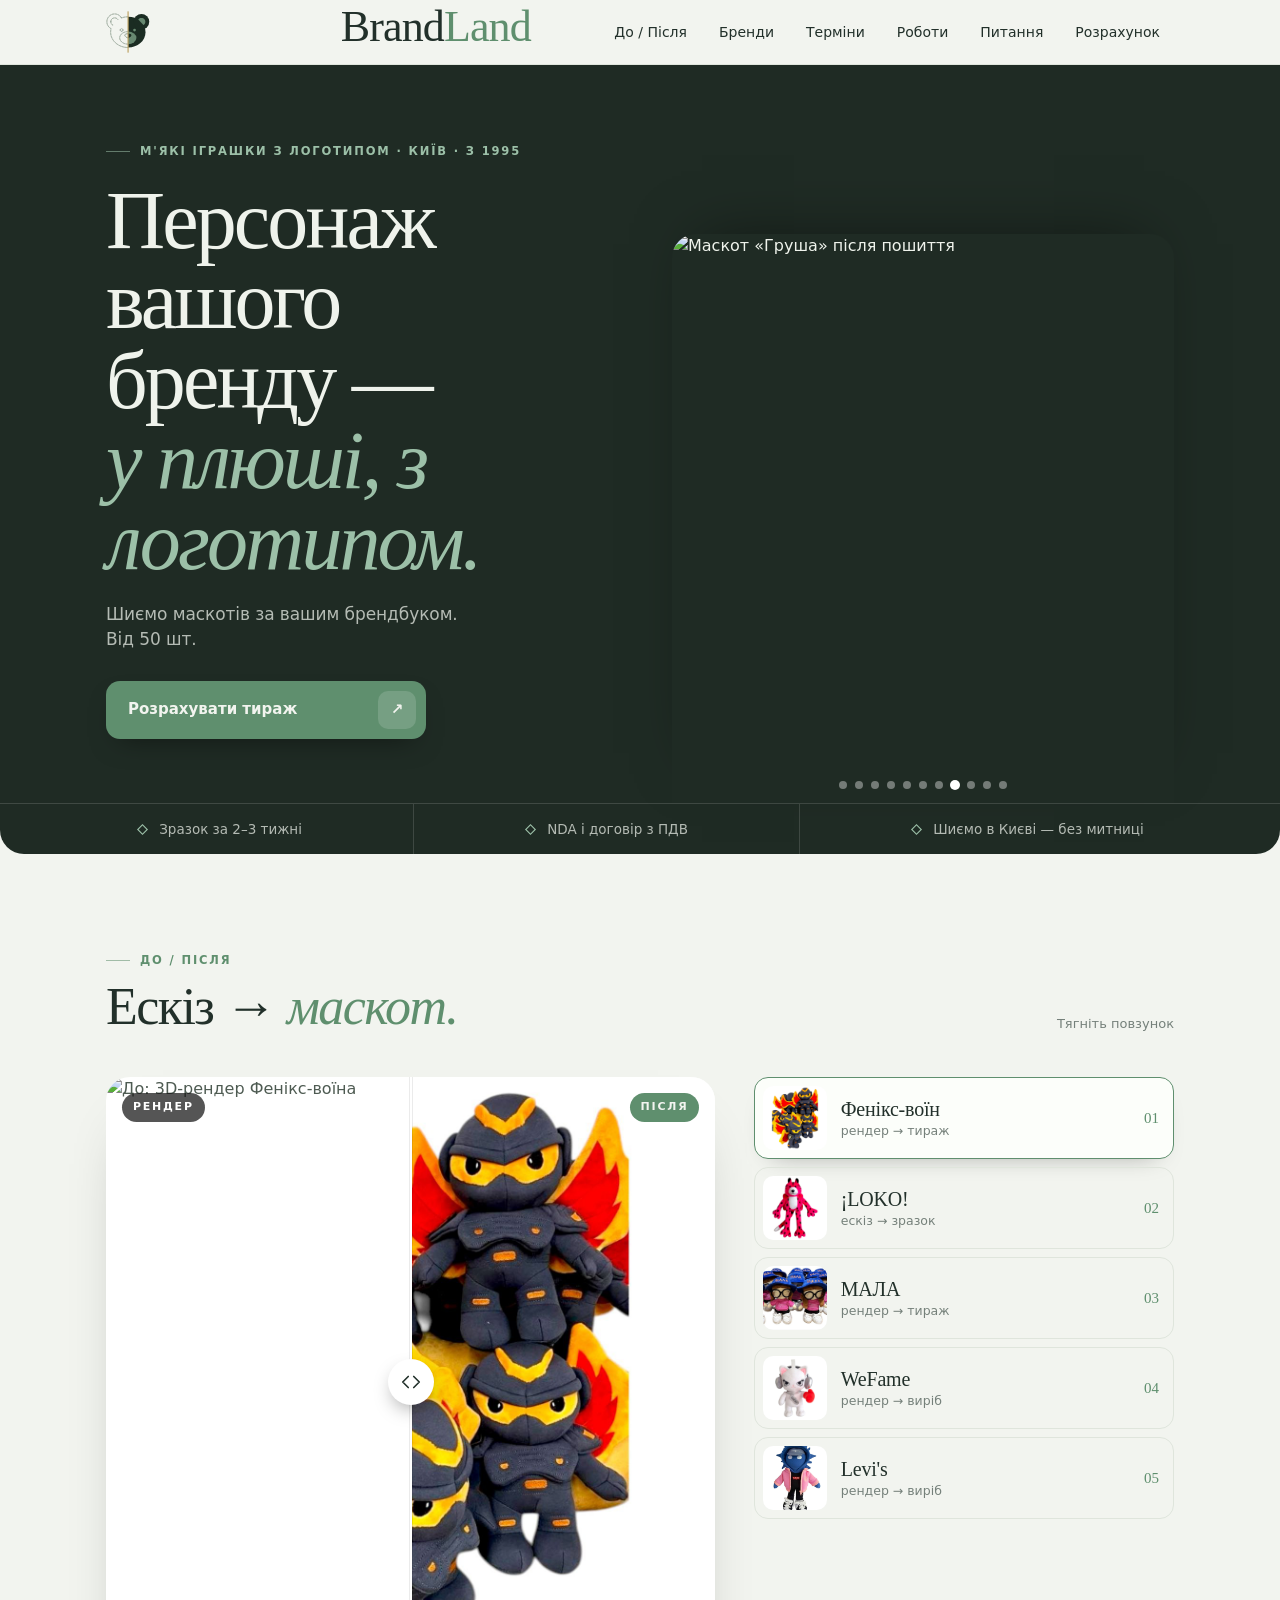
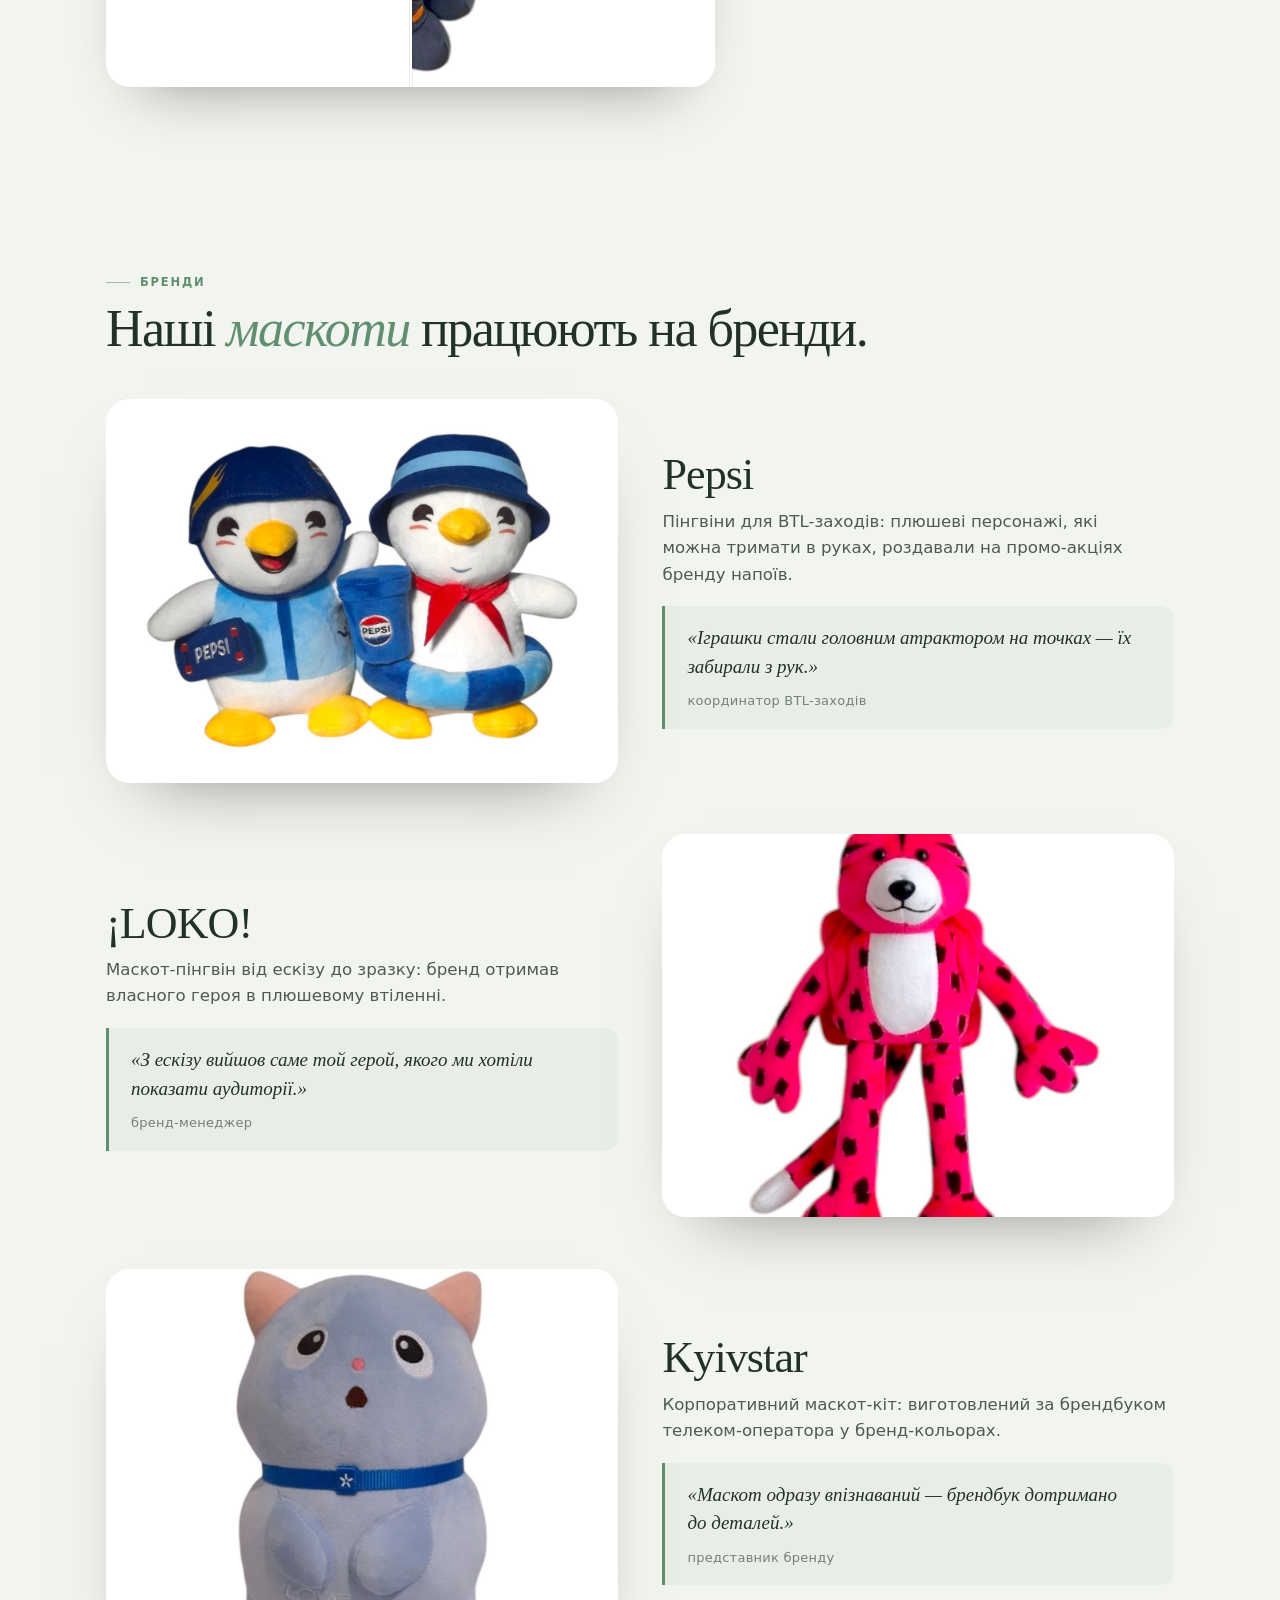
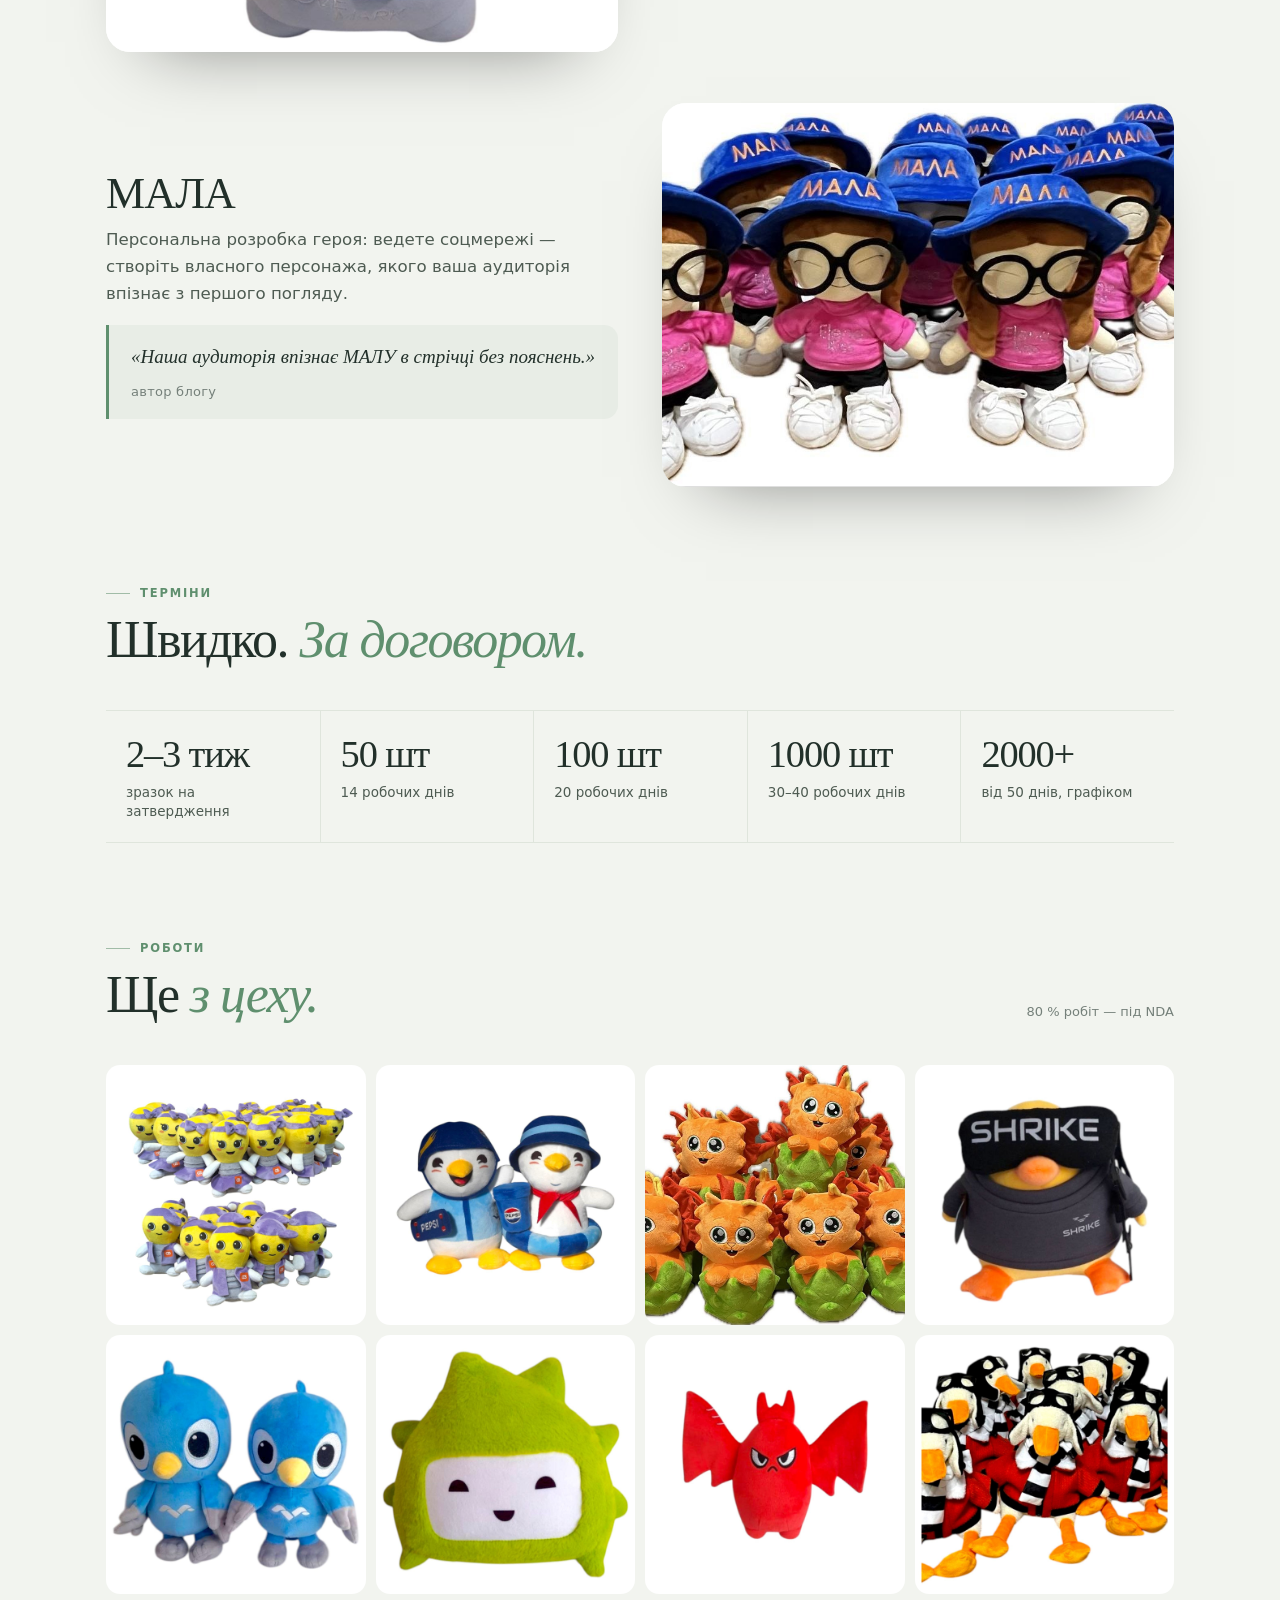
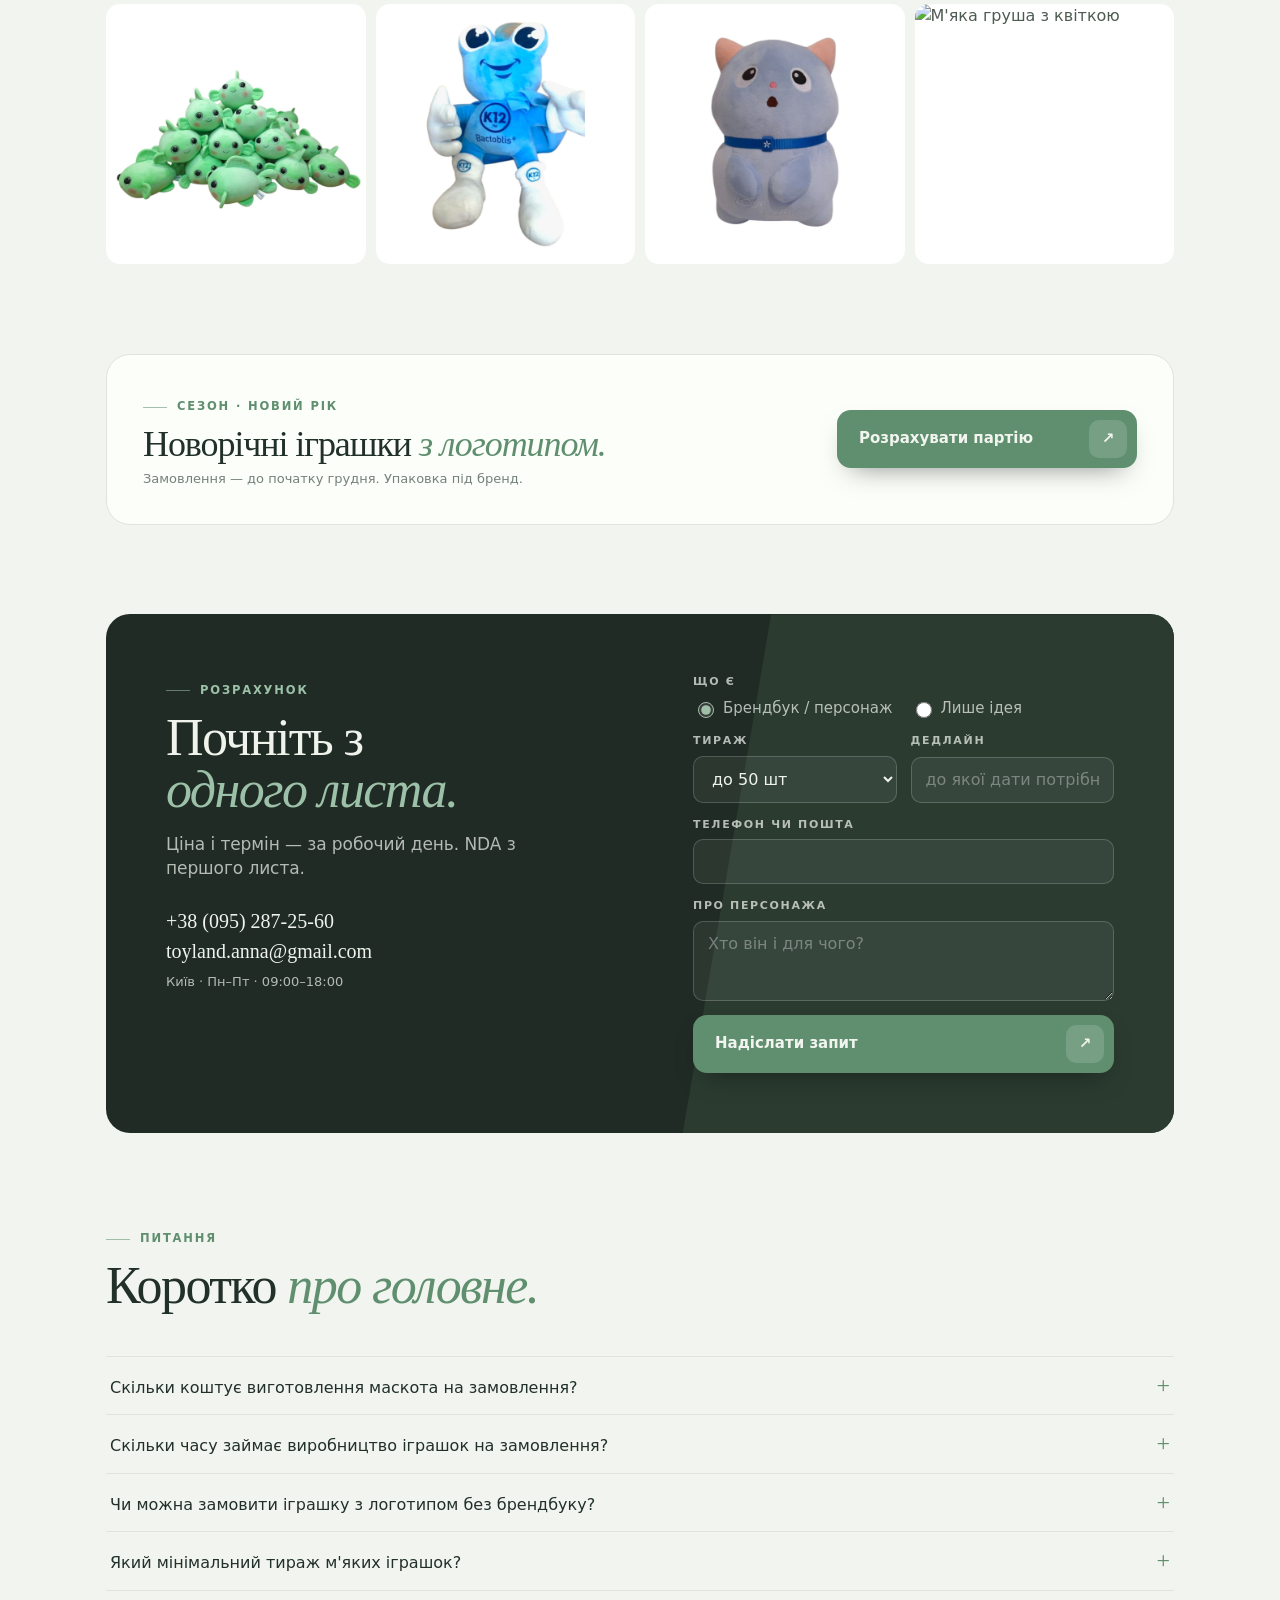
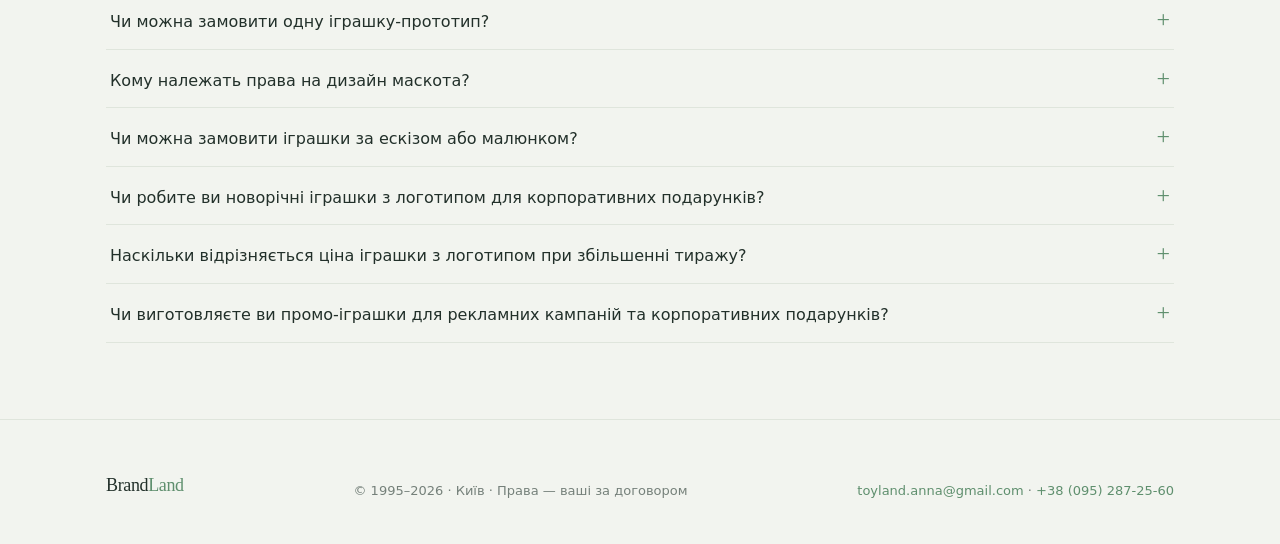
==== commit e661449a: "SEO: refresh meta tags, add Google Tag Manager, 1200x630 OG image - title (57 chars) and description" ====
--- a/index.html
+++ b/index.html
@@ -3,14 +3,26 @@
 <head>
 <meta charset="UTF-8">
 <meta name="viewport" content="width=device-width, initial-scale=1.0">
-<title>М'які іграшки з логотипом на замовлення · Виробництво маскотів для брендів — BrandLand, Київ</title>
-<meta name="description" content="Виробництво м'яких іграшок з логотипом на замовлення в Україні від 50 шт: маскоти для брендів, корпоративні подарунки, новорічні іграшки з логотипом. Фабрика в Києві з 1995: зразок за 2–3 тижні, партія 50 шт за 14 днів. Пошив за ескізом або брендбуком, NDA, ПДВ.">
+<!-- Google Tag Manager -->
+<script async src="https://www.googletagmanager.com/gtm.js?id=GTM-W5RBVSF7"></script>
+<script>
+  window.dataLayer = window.dataLayer || [];
+  function gtag(){dataLayer.push(arguments);}
+  gtag('js', new Date());
+</script>
+<!-- End Google Tag Manager -->
+<title>М'які іграшки з логотипом на замовлення — BrandLand, Київ</title>
+<meta name="description" content="Шиємо маскотів і м'які іграшки з логотипом для брендів від 50 шт. Зразок — 2–3 тижні, партія — від 14 днів. Виробництво в Києві з 1995, NDA і ПДВ.">
 <meta name="keywords" content="виробництво м'яких іграшок на замовлення, іграшки з логотипом на замовлення, корпоративний маскот, плюшевий маскот, талісман компанії, іграшка з логотипом оптом, м'які іграшки з брендуванням, виробництво іграшок Україна, іграшки на замовлення Київ, промо іграшки, маскот бренду, корпоративні подарунки іграшки, плюшеві іграшки з логотипом, шити іграшки на замовлення, маскот для компанії">
 <meta name="robots" content="index, follow, max-image-preview:large">
 <meta name="author" content="BrandLand">
 <meta name="geo.region" content="UA-30">
 <meta name="geo.placename" content="Київ">
 <link rel="canonical" href="https://brandland.com.ua/">
+<link rel="alternate" hreflang="uk" href="https://brandland.com.ua/">
+<link rel="alternate" hreflang="x-default" href="https://brandland.com.ua/">
+<meta name="application-name" content="BrandLand">
+<meta name="apple-mobile-web-app-title" content="BrandLand">
 <link rel="icon" href="images/favicon.svg" type="image/svg+xml">
 <link rel="icon" href="images/favicon.ico" sizes="any">
 <link rel="apple-touch-icon" href="images/apple-touch-icon.png">
@@ -19,14 +31,18 @@
 <meta property="og:site_name" content="BrandLand">
 <meta property="og:locale" content="uk_UA">
 <meta property="og:url" content="https://brandland.com.ua/">
-<meta property="og:title" content="Маскот для вашого бренду — виробництво м'яких іграшок на замовлення, Київ">
-<meta property="og:description" content="Ваш бренд можна взяти в руки. Зразок за 2–3 тижні, партія від 50 шт за 14 робочих днів. Виробництво в Києві з 1995 року.">
-<meta property="og:image" content="https://brandland.com.ua/images/wefamecat.jpg">
+<meta property="og:title" content="Персонаж вашого бренду — у плюші, з логотипом | BrandLand">
+<meta property="og:description" content="Маскоти та м'які іграшки з логотипом від 50 шт. Зразок за 2–3 тижні, виробництво в Києві з 1995 року.">
+<meta property="og:image" content="https://brandland.com.ua/images/og-brandland.jpg">
+<meta property="og:image:type" content="image/jpeg">
+<meta property="og:image:width" content="1200">
+<meta property="og:image:height" content="630">
+<meta property="og:image:alt" content="BrandLand — маскоти та м'які іграшки з логотипом на замовлення, Київ">
 <meta name="twitter:card" content="summary_large_image">
-<meta name="twitter:title" content="BrandLand — маскоти та м'які іграшки на замовлення">
-<meta name="twitter:description" content="Виробництво в Києві з 1995: зразок 2–3 тижні, партія 50 шт — 14 днів.">
-<meta name="twitter:image" content="https://brandland.com.ua/images/wefamecat.jpg">
-<meta name="theme-color" content="#1F2B24">
+<meta name="twitter:title" content="Персонаж вашого бренду — у плюші, з логотипом | BrandLand">
+<meta name="twitter:description" content="Маскоти та м'які іграшки з логотипом від 50 шт. Зразок за 2–3 тижні, виробництво в Києві з 1995 року.">
+<meta name="twitter:image" content="https://brandland.com.ua/images/og-brandland.jpg">
+<meta name="twitter:image:alt" content="BrandLand — маскоти та м'які іграшки з логотипом на замовлення, Київ">
 <link rel="stylesheet" href="fonts/fonts.css">
 <style>
 /* ═══════════ ПАЛІТРА: Ліс (forest) ═══════════ */
@@ -294,7 +310,9 @@
   "@type": ["Organization","LocalBusiness"],
   "name": "BrandLand",
   "url": "https://brandland.com.ua/",
-  "logo": "https://brandland.com.ua/images/wefamecat.jpg",
+  "@id": "https://brandland.com.ua/#org",
+  "logo": "https://brandland.com.ua/images/brandland-logo-512.png",
+  "image": "https://brandland.com.ua/images/og-brandland.jpg",
   "description": "Виробництво м'яких іграшок на замовлення: корпоративні маскоти, іграшки з логотипом, плюшеві талісмани для брендів. Київ, з 1995 року.",
   "foundingDate": "1995",
   "email": "toyland.anna@gmail.com",
@@ -333,8 +351,14 @@
   ]
 }
 </script>
+<script type="application/ld+json">
+{"@context":"https://schema.org","@type":"WebSite","name":"BrandLand","alternateName":"BrandLand — маскоти та м'які іграшки з логотипом","url":"https://brandland.com.ua/","inLanguage":"uk","publisher":{"@id":"https://brandland.com.ua/#org"}}
+</script>
 </head>
 <body>
+<!-- Google Tag Manager (noscript) -->
+<noscript><iframe src="https://www.googletagmanager.com/ns.html?id=GTM-W5RBVSF7" height="0" width="0" style="display:none;visibility:hidden"></iframe></noscript>
+<!-- End Google Tag Manager (noscript) -->
 <a class="skip" href="#main">Перейти до змісту</a>
 
 <header class="hdr">
